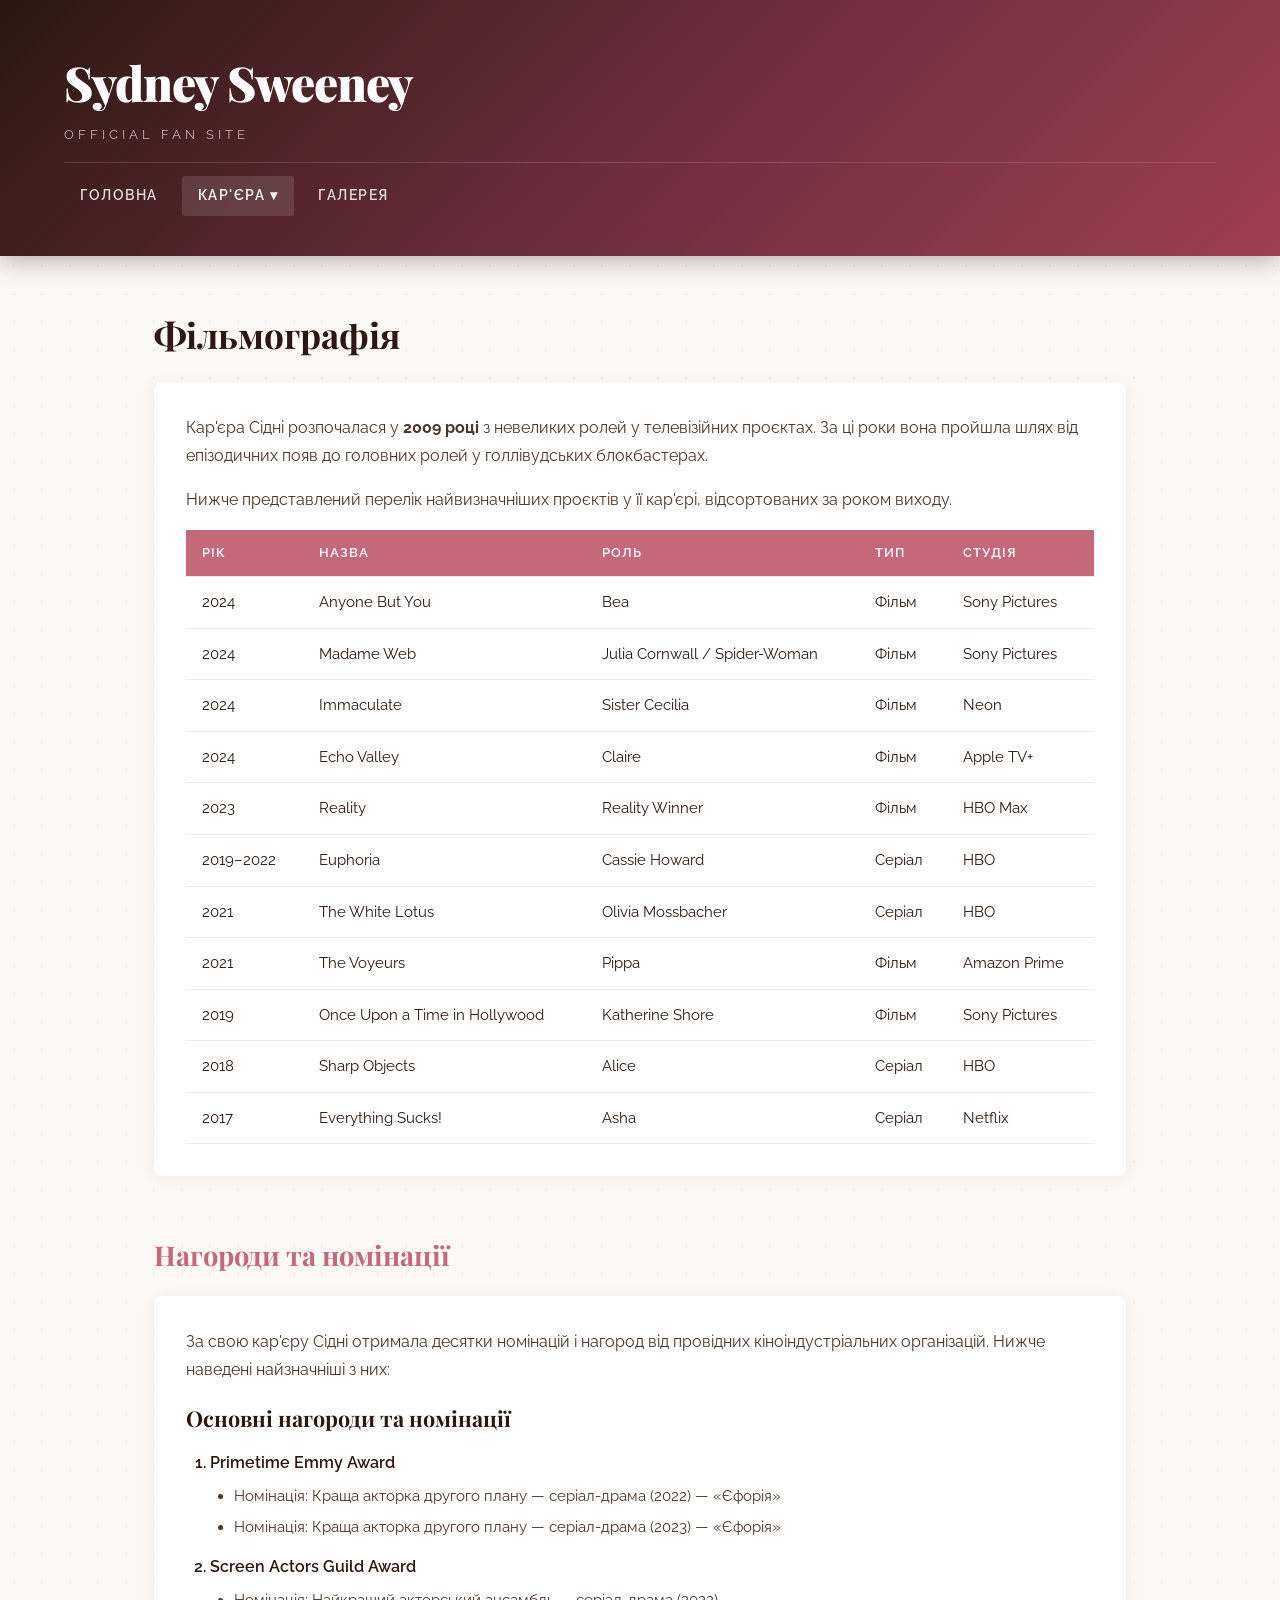
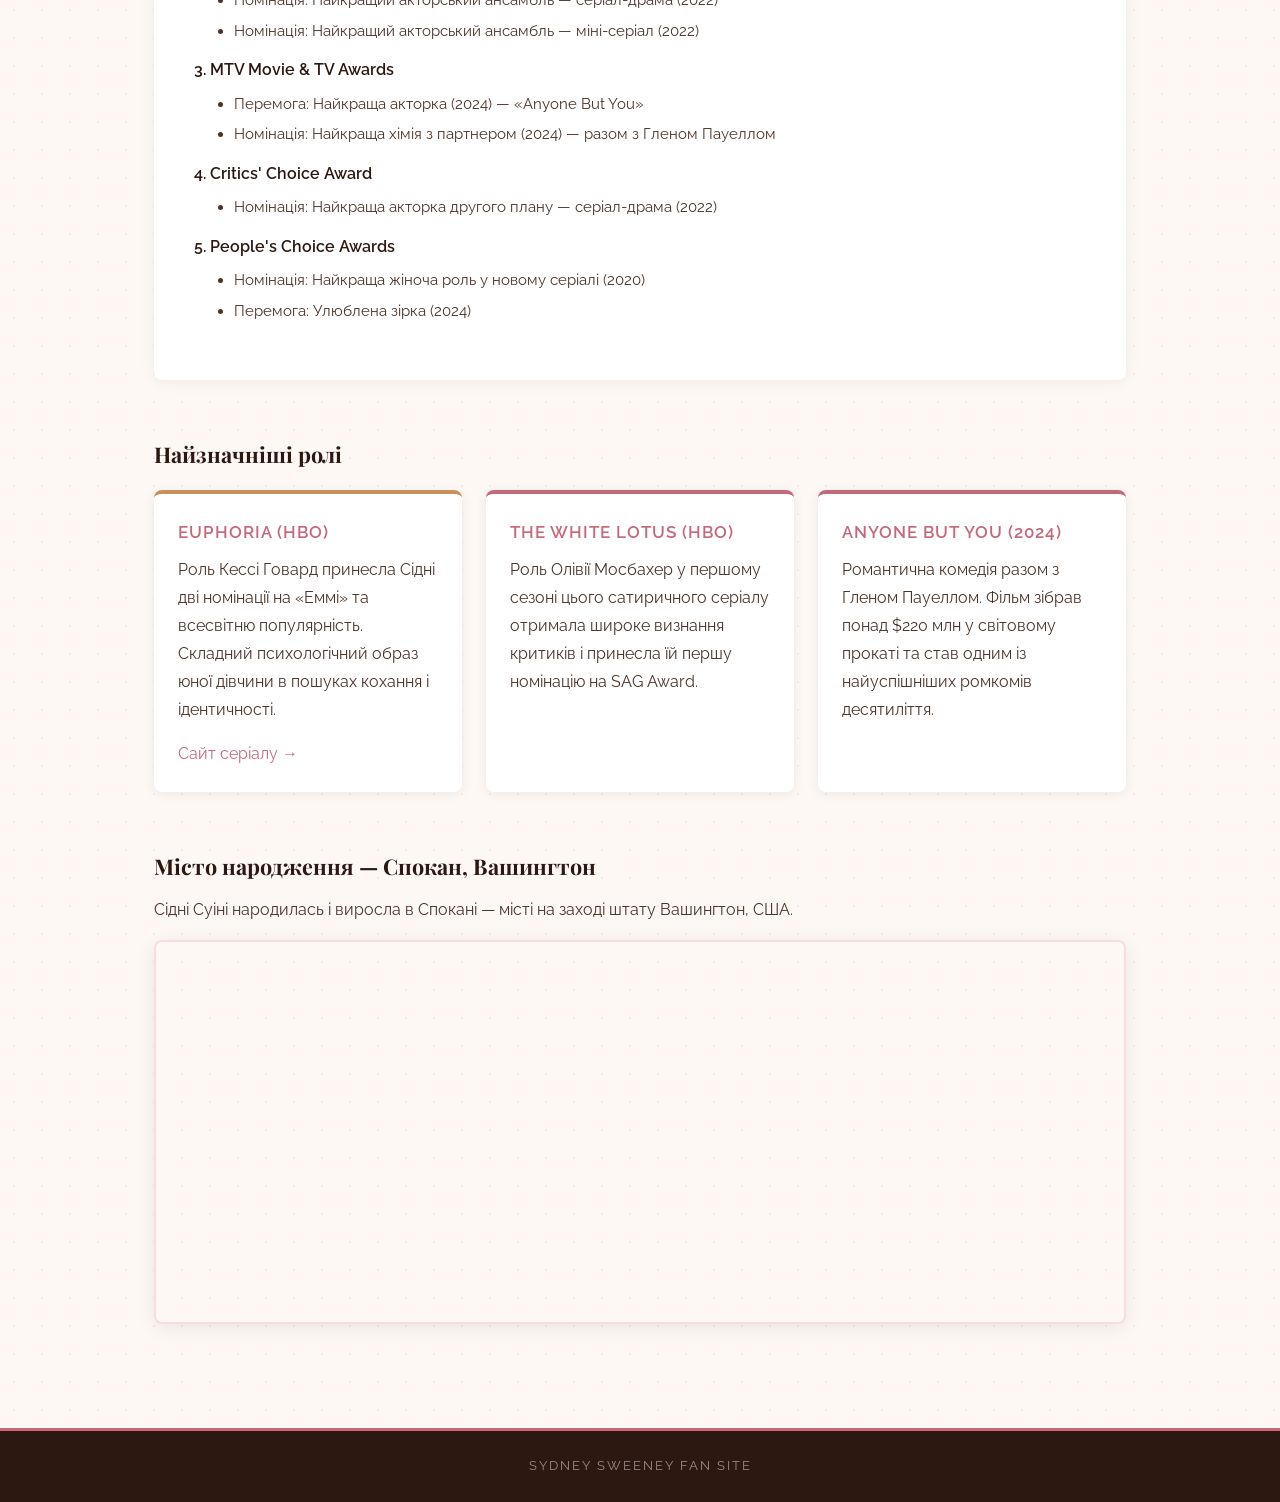
==== career.html @ a664fdd2 "change_head" ====
<!DOCTYPE html>
<html lang="uk">
<head>
    <meta charset="UTF-8">
    <meta name="viewport" content="width=device-width, initial-scale=1.0">
    <title>Кар'єра — Sydney Sweeney Fan Site</title>
    <link rel="stylesheet" href="style.css">
</head>
<body>

<header>
    <div class="header-inner">
        <h1>Sydney Sweeney</h1>
        <p class="header-subtitle">Official Fan Site</p>
    </div>
    <nav>
        <ul class="nav-list">
            <li><a href="index.html">Головна</a></li>
            <li class="dropdown">
                <a href="career.html" class="active">Кар'єра ▾</a>
                <ul class="dropdown-menu">
                    <li><a href="#filmography">Фільмографія</a></li>
                    <li><a href="#awards">Нагороди</a></li>
                    <li><a href="#roles">Найзначніші ролі</a></li>
                </ul>
            </li>
            <li><a href="gallery.html">Галерея</a></li>
        </ul>
    </nav>
</header>

<main>

    <section id="filmography">
        <h2>Фільмографія</h2>
        <article>
            <p>Кар'єра Сідні розпочалася у <strong>2009 році</strong> з невеликих ролей у телевізійних проєктах. За ці роки вона пройшла шлях від епізодичних появ до головних ролей у голлівудських блокбастерах.</p>
            <p>Нижче представлений перелік найвизначніших проєктів у її кар'єрі, відсортованих за роком виходу.</p>
            <table class="filmography-table">
                <thead>
                    <tr>
                        <th>Рік</th>
                        <th>Назва</th>
                        <th>Роль</th>
                        <th>Тип</th>
                        <th>Студія</th>
                    </tr>
                </thead>
                <tbody>
                    <tr><td>2024</td><td>Anyone But You</td><td>Bea</td><td>Фільм</td><td>Sony Pictures</td></tr>
                    <tr><td>2024</td><td>Madame Web</td><td>Julia Cornwall / Spider-Woman</td><td>Фільм</td><td>Sony Pictures</td></tr>
                    <tr><td>2024</td><td>Immaculate</td><td>Sister Cecilia</td><td>Фільм</td><td>Neon</td></tr>
                    <tr><td>2024</td><td>Echo Valley</td><td>Claire</td><td>Фільм</td><td>Apple TV+</td></tr>
                    <tr><td>2023</td><td>Reality</td><td>Reality Winner</td><td>Фільм</td><td>HBO Max</td></tr>
                    <tr><td>2019–2022</td><td>Euphoria</td><td>Cassie Howard</td><td>Серіал</td><td>HBO</td></tr>
                    <tr><td>2021</td><td>The White Lotus</td><td>Olivia Mossbacher</td><td>Серіал</td><td>HBO</td></tr>
                    <tr><td>2021</td><td>The Voyeurs</td><td>Pippa</td><td>Фільм</td><td>Amazon Prime</td></tr>
                    <tr><td>2019</td><td>Once Upon a Time in Hollywood</td><td>Katherine Shore</td><td>Фільм</td><td>Sony Pictures</td></tr>
                    <tr><td>2018</td><td>Sharp Objects</td><td>Alice</td><td>Серіал</td><td>HBO</td></tr>
                    <tr><td>2017</td><td>Everything Sucks!</td><td>Asha</td><td>Серіал</td><td>Netflix</td></tr>
                </tbody>
            </table>
        </article>
    </section>

    <section id="awards">
        <h3>Нагороди та номінації</h3>
        <article>
            <p>За свою кар'єру Сідні отримала десятки номінацій і нагород від провідних кіноіндустріальних організацій. Нижче наведені найзначніші з них:</p>
            <h4>Основні нагороди та номінації</h4>
            <ol class="awards-list">
                <li>
                    Primetime Emmy Award
                    <ul>
                        <li>Номінація: Краща акторка другого плану — серіал-драма (2022) — «Єфорія»</li>
                        <li>Номінація: Краща акторка другого плану — серіал-драма (2023) — «Єфорія»</li>
                    </ul>
                </li>
                <li>
                    Screen Actors Guild Award
                    <ul>
                        <li>Номінація: Найкращий акторський ансамбль — серіал-драма (2022)</li>
                        <li>Номінація: Найкращий акторський ансамбль — міні-серіал (2022)</li>
                    </ul>
                </li>
                <li>
                    MTV Movie &amp; TV Awards
                    <ul>
                        <li>Перемога: Найкраща акторка (2024) — «Anyone But You»</li>
                        <li>Номінація: Найкраща хімія з партнером (2024) — разом з Гленом Пауеллом</li>
                    </ul>
                </li>
                <li>
                    Critics' Choice Award
                    <ul>
                        <li>Номінація: Найкраща акторка другого плану — серіал-драма (2022)</li>
                    </ul>
                </li>
                <li>
                    People's Choice Awards
                    <ul>
                        <li>Номінація: Найкраща жіноча роль у новому серіалі (2020)</li>
                        <li>Перемога: Улюблена зірка (2024)</li>
                    </ul>
                </li>
            </ol>
        </article>
    </section>

    <section id="roles">
        <h4>Найзначніші ролі</h4>
        <div class="roles-grid">
            <div class="role-card" id="euphoria-card">
                <h5>Euphoria (HBO)</h5>
                <p>Роль Кессі Говард принесла Сідні дві номінації на «Еммі» та всесвітню популярність. Складний психологічний образ юної дівчини в пошуках кохання і ідентичності.</p>
                <a href="https://www.hbo.com/euphoria" target="_blank">Сайт серіалу →</a>
            </div>
            <div class="role-card">
                <h5>The White Lotus (HBO)</h5>
                <p>Роль Олівії Мосбахер у першому сезоні цього сатиричного серіалу отримала широке визнання критиків і принесла їй першу номінацію на SAG Award.</p>
            </div>
            <div class="role-card">
                <h5>Anyone But You (2024)</h5>
                <p>Романтична комедія разом з Гленом Пауеллом. Фільм зібрав понад $220 млн у світовому прокаті та став одним із найуспішніших ромкомів десятиліття.</p>
            </div>
        </div>
    </section>

    <section id="birthplace">
        <h4>Місто народження — Спокан, Вашингтон</h4>
        <p>Сідні Суіні народилась і виросла в Спокані — місті на заході штату Вашингтон, США.</p>
        <div class="iframe-wrap">
            <iframe
                src="https://www.google.com/maps/embed?pb=!1m18!1m12!1m3!1d164707.87529869272!2d-117.55391000000001!3d47.65587!2m3!1f0!2f0!3f0!3m2!1i1024!2i768!4f13.1!3m3!1m2!1s0x549e185d04f35c47%3A0xf18c34c4c6d5ec94!2sSpokane%2C%20WA%2C%20USA!5e0!3m2!1suk!2sua!4v1712000000000!5m2!1suk!2sua"
                height="380"
                loading="lazy"
                allowfullscreen
                title="Спокан — місто народження Sydney Sweeney">
            </iframe>
        </div>
    </section>

</main>

<footer>
    <p>Sydney Sweeney Fan Site</p>
</footer>

</body>
</html>
---- style.css ----
@import url('https://fonts.googleapis.com/css2?family=Playfair+Display:ital,wght@0,400;0,700;0,900;1,400&family=Raleway:wght@300;400;500;600&display=swap');

:root {
    --rose: #c4687a;
    --deep-rose: #9e3f52;
    --cream: #fdf8f3;
    --warm-dark: #2c1810;
    --gold: #c8905a;
    --light-rose: #f5dde2;
    --muted: #8a7060;
}

* {
    margin: 0;
    padding: 0;
    box-sizing: border-box;
}

body {
    font-family: 'Raleway', sans-serif;
    font-size: 16px;
    color: var(--warm-dark);
    background-color: var(--cream);
    background-image: radial-gradient(circle, rgba(196, 104, 122, 0.10) 1px, transparent 1px);
    background-size: 28px 28px;
    line-height: 1.75;
}

a {
    color: var(--rose);
    text-decoration: none;
    transition: color .2s;
    cursor: pointer;
}

a:hover {
    color: var(--deep-rose);
    text-decoration: underline;
}

h1 {
    font-family: 'Playfair Display', serif;
    font-size: 3rem;
    font-weight: 900;
    letter-spacing: -1px;
    color: #fff;
}

h2 {
    font-family: 'Playfair Display', serif;
    font-size: 2.2rem;
    font-weight: 700;
    color: var(--warm-dark);
    margin-bottom: 1rem;
}

h3 {
    font-family: 'Playfair Display', serif;
    font-size: 1.7rem;
    font-weight: 700;
    color: var(--rose);
    margin-bottom: .9rem;
}

h4 {
    font-family: 'Playfair Display', serif;
    font-size: 1.35rem;
    font-weight: 700;
    color: var(--warm-dark);
    margin-bottom: .7rem;
}

h5 {
    font-family: 'Raleway', sans-serif;
    font-size: 1.05rem;
    font-weight: 600;
    color: var(--rose);
    margin-bottom: .5rem;
    text-transform: uppercase;
    letter-spacing: 1px;
}

h6 {
    font-family: 'Raleway', sans-serif;
    font-size: .85rem;
    font-weight: 600;
    color: var(--muted);
    text-transform: uppercase;
    letter-spacing: 2px;
    margin-bottom: .5rem;
}

p {
    margin-bottom: 1rem;
    color: #4a3428;
}

img {
    max-width: 100%;
    display: block;
}

section {
    margin-bottom: 3.5rem;
}

article {
    background: #fff;
    border-radius: 8px;
    padding: 2rem;
    box-shadow: 0 2px 16px rgba(0, 0, 0, .06);
    margin-top: 1rem;
}

header {
    background: linear-gradient(135deg, #2c1810 0%, #6b2d3a 50%, #9e3f52 100%);
    color: #fff;
    padding: 2.5rem 5%;
    position: sticky;
    top: 0;
    z-index: 100;
    box-shadow: 0 4px 24px rgba(44, 24, 16, .35);
}

.header-inner {
    margin-bottom: 1rem;
}

.header-subtitle {
    font-size: .8rem;
    letter-spacing: 4px;
    text-transform: uppercase;
    color: rgba(255, 255, 255, .65);
    margin: 0;
}

nav {
    border-top: 1px solid rgba(255, 255, 255, .15);
    padding-top: .8rem;
}

.nav-list {
    list-style: none;
    display: flex;
    gap: .5rem;
    flex-wrap: wrap;
    align-items: center;
}

.nav-list > li {
    position: relative;
}

.nav-list > li > a {
    color: rgba(255, 255, 255, .85);
    font-size: .85rem;
    font-weight: 600;
    letter-spacing: 1.5px;
    text-transform: uppercase;
    padding: .5rem 1rem;
    border-radius: 3px;
    transition: background .2s, color .2s;
    display: block;
    text-decoration: none;
    cursor: pointer;
}

.nav-list > li > a:hover,
.nav-list > li > a.active {
    background: rgba(255, 255, 255, .12);
    color: #fff;
}

.dropdown-menu {
    display: none;
    position: absolute;
    top: 100%;
    left: 0;
    background: var(--warm-dark);
    border: 1px solid rgba(255, 255, 255, .1);
    border-radius: 4px;
    list-style: none;
    min-width: 200px;
    padding: .4rem 0;
    box-shadow: 0 8px 24px rgba(0, 0, 0, .4);
    z-index: 200;
}

.dropdown:hover .dropdown-menu {
    display: block;
}

.dropdown-menu li a {
    display: block;
    padding: .5rem 1rem;
    color: rgba(255, 255, 255, .8);
    font-size: .82rem;
    text-decoration: none;
    transition: background .15s;
    cursor: pointer;
}

.dropdown-menu li a:hover {
    background: rgba(255, 255, 255, .08);
    color: #fff;
}

main {
    max-width: 1100px;
    margin: 0 auto;
    padding: 3rem 5%;
}

.hero-content {
    display: flex;
    gap: 3rem;
    align-items: flex-start;
    margin-bottom: 4rem;
}

.hero-img {
    width: 340px;
    height: 460px;
    flex-shrink: 0;
    border-radius: 8px;
    box-shadow: 8px 8px 0 var(--rose);
    object-fit: cover;
    object-position: center top;
    background: var(--light-rose);
    border: 4px solid var(--cream);
    outline: 2px solid var(--rose);
    cursor: default;
}

.hero-text {
    flex: 1;
    padding-top: 1rem;
}

.btn {
    display: inline-block;
    margin-top: 1rem;
    padding: .75rem 2rem;
    background: var(--rose);
    color: #fff;
    border-radius: 3px;
    font-weight: 600;
    font-size: .85rem;
    letter-spacing: 1px;
    text-transform: uppercase;
    transition: background .2s, transform .15s;
    border: none;
    cursor: pointer;
    font-family: 'Raleway', sans-serif;
}

.btn:hover {
    background: var(--deep-rose);
    transform: translateY(-2px);
    color: #fff;
    text-decoration: none;
}

.tag {
    display: inline-block;
    padding: .25rem .75rem;
    background: var(--light-rose);
    color: var(--deep-rose);
    border-radius: 20px;
    font-size: .78rem;
    font-weight: 600;
    margin: .2rem;
    cursor: default;
    border: 1px solid rgba(196, 104, 122, .3);
}

.facts-section {
    margin-bottom: 4rem;
    background: #fff;
    border-radius: 8px;
    padding: 2rem;
    border-left: 5px solid var(--rose);
    box-shadow: 0 2px 20px rgba(196, 104, 122, .1);
}

.info-table, .filmography-table {
    width: 100%;
    border-collapse: collapse;
    font-size: .95rem;
}

.info-table th, .info-table td,
.filmography-table th, .filmography-table td {
    padding: .75rem 1rem;
    text-align: left;
    border-bottom: 1px solid #f0e8e2;
}

.info-table th, .filmography-table th {
    background: var(--rose);
    color: #fff;
    font-weight: 600;
    text-transform: uppercase;
    font-size: .8rem;
    letter-spacing: 1px;
}

.info-table tr:hover td,
.filmography-table tr:hover td {
    background: #fdf0f2;
    cursor: default;
}

.info-table td:first-child {
    font-weight: 600;
    color: var(--muted);
    font-size: .85rem;
    text-transform: uppercase;
    letter-spacing: .5px;
}

.interests-section {
    display: flex;
    gap: 2.5rem;
    margin-bottom: 4rem;
    align-items: flex-start;
}

.sidebar {
    background: var(--light-rose);
    border-radius: 8px;
    padding: 1.5rem;
    min-width: 220px;
    flex-shrink: 0;
    border: 1px solid rgba(196, 104, 122, .25);
}

.interests-content {
    flex: 1;
}

.styled-list {
    list-style: none;
    padding: 0;
}

.styled-list li {
    padding: .5rem 0 .5rem 1.5rem;
    position: relative;
    border-bottom: 1px dashed #e8d5c4;
    color: #4a3428;
    cursor: default;
}

.styled-list li::before {
    content: '\2666';
    position: absolute;
    left: 0;
    color: var(--rose);
    font-size: .7rem;
    top: .55rem;
}

.quote-block {
    border-left: 4px solid var(--gold);
    padding: 1rem 1.5rem;
    background: #fff8f0;
    border-radius: 0 6px 6px 0;
    margin: 1.5rem 0;
    font-style: italic;
    font-family: 'Playfair Display', serif;
    font-size: 1.05rem;
    color: var(--warm-dark);
}

.bg-banner {
    background-attachment: fixed;
    background-size: cover;
    background-position: center top;
    border-radius: 12px;
    overflow: hidden;
    margin-bottom: 4rem;
    position: relative;
    min-height: 300px;
    display: flex;
    align-items: center;
    justify-content: center;
}

.bg-banner-overlay {
    background: rgba(28, 10, 5, 0.72);
    width: 100%;
    min-height: 300px;
    display: flex;
    flex-direction: column;
    align-items: center;
    justify-content: center;
    padding: 3rem 2rem;
    text-align: center;
}

.bg-banner-overlay blockquote {
    font-family: 'Playfair Display', serif;
    font-size: 1.6rem;
    font-style: italic;
    color: #fff;
    max-width: 700px;
    line-height: 1.6;
    margin-bottom: 1rem;
}

.bg-banner-overlay cite {
    color: var(--light-rose);
    font-size: .9rem;
    letter-spacing: 2px;
    text-transform: uppercase;
}

.video-section {
    margin-bottom: 4rem;
}

.video-wrap {
    background: #0e0509;
    border-radius: 12px;
    overflow: hidden;
    position: relative;
    box-shadow: 0 12px 48px rgba(44, 24, 16, .4);
}

.video-wrap video {
    width: 100%;
    display: block;
    max-height: 560px;
    background: #0e0509;
}

.video-wrap audio {
    width: 100%;
    display: block;
    background: #1a0a0e;
    padding: .5rem;
}

.video-label {
    background: linear-gradient(135deg, #2c1810, #6b2d3a);
    color: rgba(255, 255, 255, .7);
    font-size: .75rem;
    letter-spacing: 2px;
    text-transform: uppercase;
    padding: .6rem 1.2rem;
    display: flex;
    align-items: center;
    gap: .5rem;
}

.video-label span {
    color: var(--rose);
    font-size: 1rem;
}

.form-grid {
    display: grid;
    grid-template-columns: 1fr 1fr;
    gap: 1.25rem;
}

.form-group {
    display: flex;
    flex-direction: column;
    gap: .4rem;
}

.form-group.full {
    grid-column: span 2;
}

.form-group label {
    font-size: .82rem;
    font-weight: 600;
    color: var(--muted);
    text-transform: uppercase;
    letter-spacing: .5px;
    cursor: default;
}

.form-group input,
.form-group textarea {
    padding: .7rem 1rem;
    border: 1.5px solid #e8d5c4;
    border-radius: 6px;
    font-family: 'Raleway', sans-serif;
    font-size: .95rem;
    color: var(--warm-dark);
    background: #fffaf8;
    transition: border-color .2s, box-shadow .2s;
    cursor: text;
}

.form-group input:focus,
.form-group textarea:focus {
    outline: none;
    border-color: var(--rose);
    box-shadow: 0 0 0 3px rgba(196, 104, 122, .12);
}

.form-group input:invalid:not(:placeholder-shown) {
    border-color: #e07070;
}

.form-group input:valid:not(:placeholder-shown) {
    border-color: #7ab87a;
}

.form-group textarea {
    resize: vertical;
    min-height: 120px;
}

.awards-list {
    padding-left: 1.5rem;
    margin-bottom: 1.5rem;
}

.awards-list > li {
    margin-bottom: .75rem;
    font-weight: 600;
    color: var(--warm-dark);
    cursor: default;
}

.awards-list ul {
    list-style: disc;
    padding-left: 1.5rem;
    margin-top: .4rem;
}

.awards-list ul li {
    font-weight: 400;
    color: #4a3428;
    font-size: .95rem;
    margin-bottom: .25rem;
    cursor: default;
}

.roles-grid {
    display: flex;
    gap: 1.5rem;
    flex-wrap: wrap;
    margin-top: 1rem;
}

.role-card {
    flex: 1;
    min-width: 220px;
    background: #fff;
    border-radius: 8px;
    padding: 1.5rem;
    border-top: 4px solid var(--rose);
    box-shadow: 0 2px 12px rgba(0, 0, 0, .07);
    transition: transform .2s, box-shadow .2s;
    cursor: default;
}

.role-card:hover {
    transform: translateY(-4px);
    box-shadow: 0 8px 24px rgba(196, 104, 122, .18);
}

#euphoria-card {
    border-top-color: var(--gold);
}

.iframe-wrap {
    border-radius: 8px;
    overflow: hidden;
    border: 2px solid var(--light-rose);
    box-shadow: 0 4px 20px rgba(0, 0, 0, .08);
    margin-top: 1rem;
}

.iframe-wrap iframe {
    display: block;
    width: 100%;
    border: none;
}

.gallery-intro {
    margin-bottom: 2rem;
}

.gallery-section {
    margin-bottom: 3.5rem;
}

.gallery-section-title {
    font-family: 'Playfair Display', serif;
    font-size: 1.5rem;
    font-weight: 700;
    color: var(--warm-dark);
    margin-bottom: 1rem;
    padding-bottom: .5rem;
    border-bottom: 2px solid var(--light-rose);
    display: flex;
    align-items: center;
    gap: .75rem;
}

.gallery-section-title::before {
    content: '';
    display: block;
    width: 4px;
    height: 1.5rem;
    background: var(--rose);
    border-radius: 2px;
    flex-shrink: 0;
}

.gallery-grid {
    display: grid;
    grid-template-columns: repeat(3, 1fr);
    gap: 10px;
}

.gallery-item {
    position: relative;
    overflow: hidden;
    border-radius: 8px;
    background: var(--light-rose);
    cursor: zoom-in;
    height: 300px;
}

.gallery-item.featured {
    grid-column: span 2;
    height: 400px;
}

.gallery-item.wide {
    grid-column: span 3;
    height: 280px;
}

.gallery-item img {
    width: 100%;
    height: 100%;
    object-fit: cover;
    object-position: center top;
    display: block;
    transition: transform .35s ease;
}

.gallery-item:hover img {
    transform: scale(1.05);
}

.gallery-item .caption {
    position: absolute;
    bottom: 0;
    left: 0;
    right: 0;
    padding: 1.5rem 1rem .8rem;
    background: linear-gradient(transparent, rgba(28, 10, 5, .88));
    color: #fff;
    font-size: .8rem;
    font-weight: 500;
    letter-spacing: .5px;
    transform: translateY(100%);
    transition: transform .3s ease;
}

.gallery-item:hover .caption {
    transform: translateY(0);
}

.gallery-item::after {
    content: '\1F50D';
    position: absolute;
    top: 10px;
    right: 12px;
    font-size: 1.1rem;
    opacity: 0;
    transition: opacity .2s;
    pointer-events: none;
    filter: drop-shadow(0 1px 3px rgba(0, 0, 0, .8));
}

.gallery-item:hover::after {
    opacity: 1;
}

#lightbox {
    display: none;
    position: fixed;
    inset: 0;
    background: rgba(8, 3, 1, .97);
    z-index: 9999;
    align-items: center;
    justify-content: center;
    flex-direction: column;
    gap: 1rem;
    cursor: zoom-out;
}

#lightbox.active {
    display: flex;
}

#lightbox img {
    max-width: 90vw;
    max-height: 85vh;
    object-fit: contain;
    border-radius: 4px;
    box-shadow: 0 0 60px rgba(196, 104, 122, .2);
}

.lb-caption {
    color: rgba(255, 255, 255, .6);
    font-family: 'Raleway', sans-serif;
    font-size: .8rem;
    letter-spacing: 2px;
    text-transform: uppercase;
}

.lb-close {
    position: absolute;
    top: 1.25rem;
    right: 1.75rem;
    background: none;
    border: none;
    color: rgba(255, 255, 255, .55);
    font-size: 2.5rem;
    cursor: pointer;
    line-height: 1;
    transition: color .2s;
    padding: .25rem .5rem;
}

.lb-close:hover {
    color: #fff;
}

.lb-hint {
    position: absolute;
    bottom: 1.25rem;
    color: rgba(255, 255, 255, .25);
    font-size: .72rem;
    letter-spacing: 1px;
}

footer {
    background: var(--warm-dark);
    color: rgba(255, 255, 255, .5);
    text-align: center;
    padding: 1.5rem 5%;
    font-size: .8rem;
    letter-spacing: 2px;
    text-transform: uppercase;
    border-top: 3px solid var(--rose);
}

footer p {
    color: rgba(255, 255, 255, .5);
    margin: 0;
}
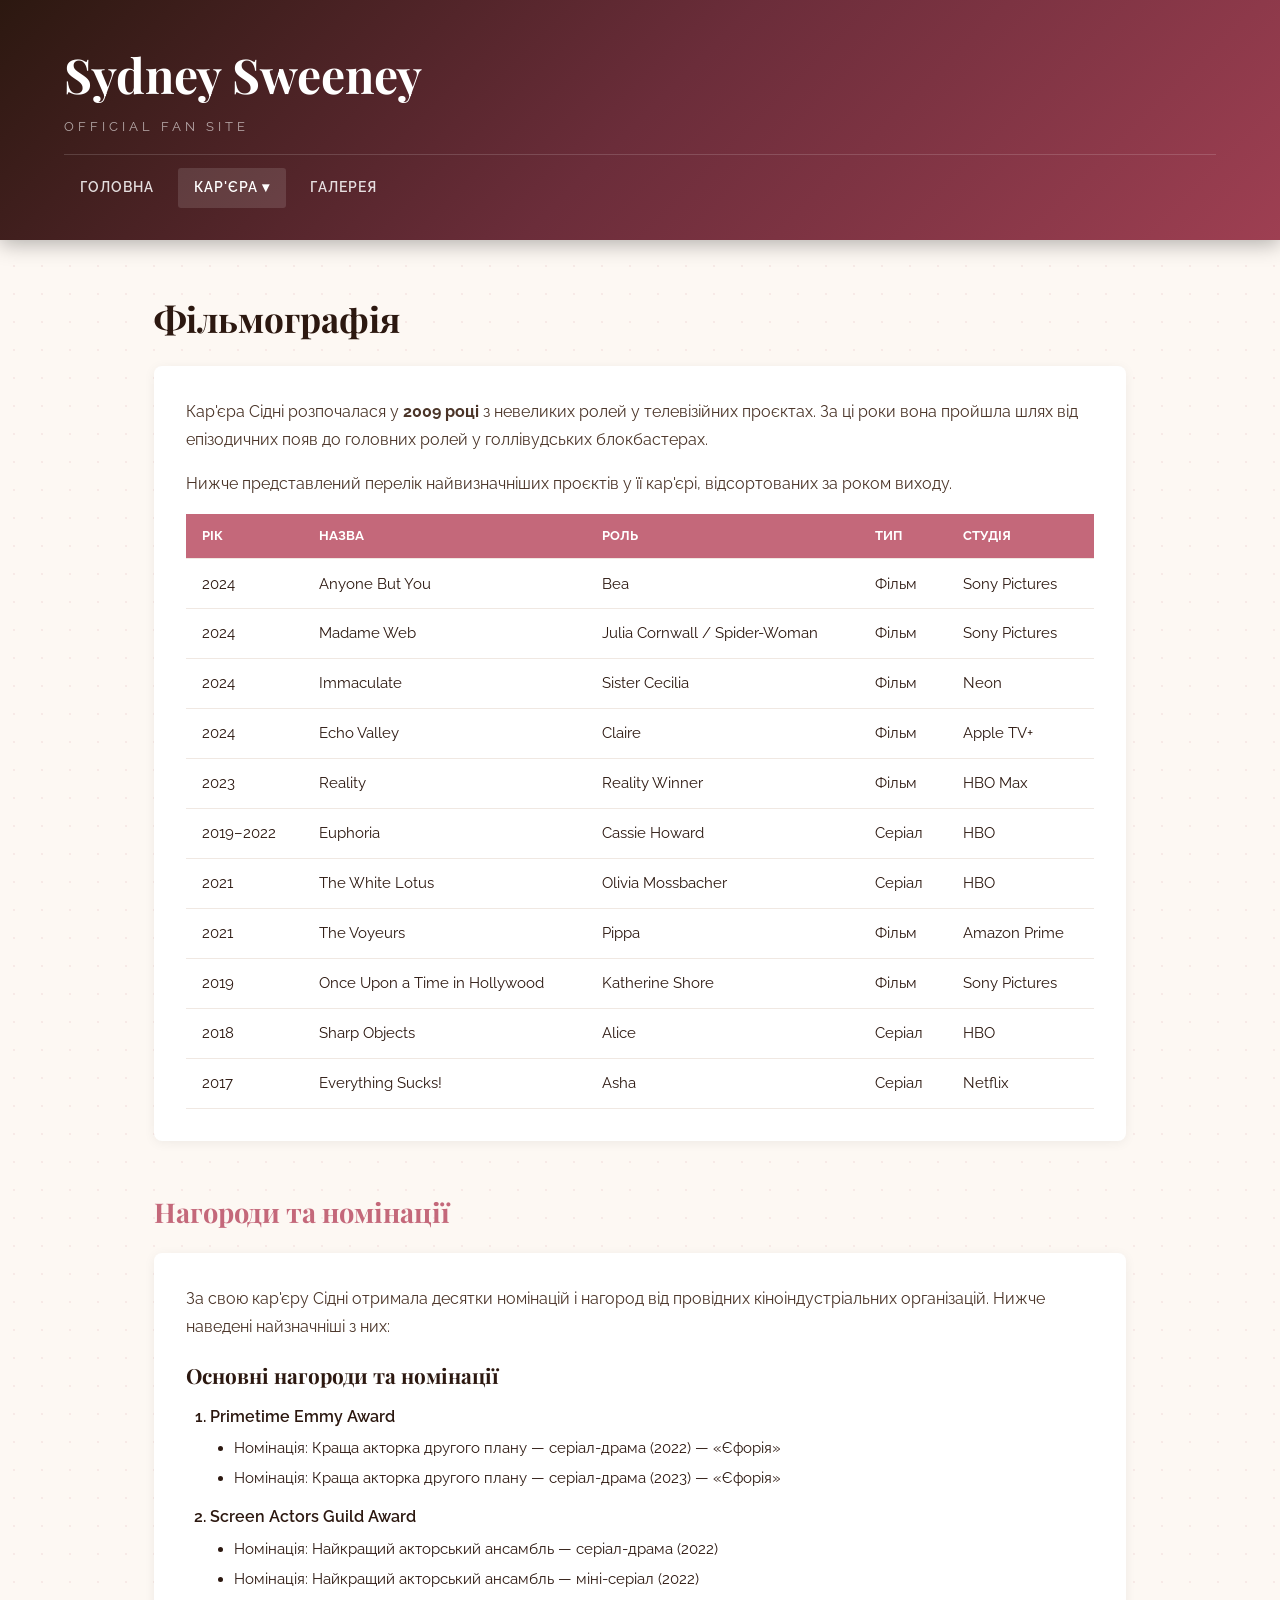
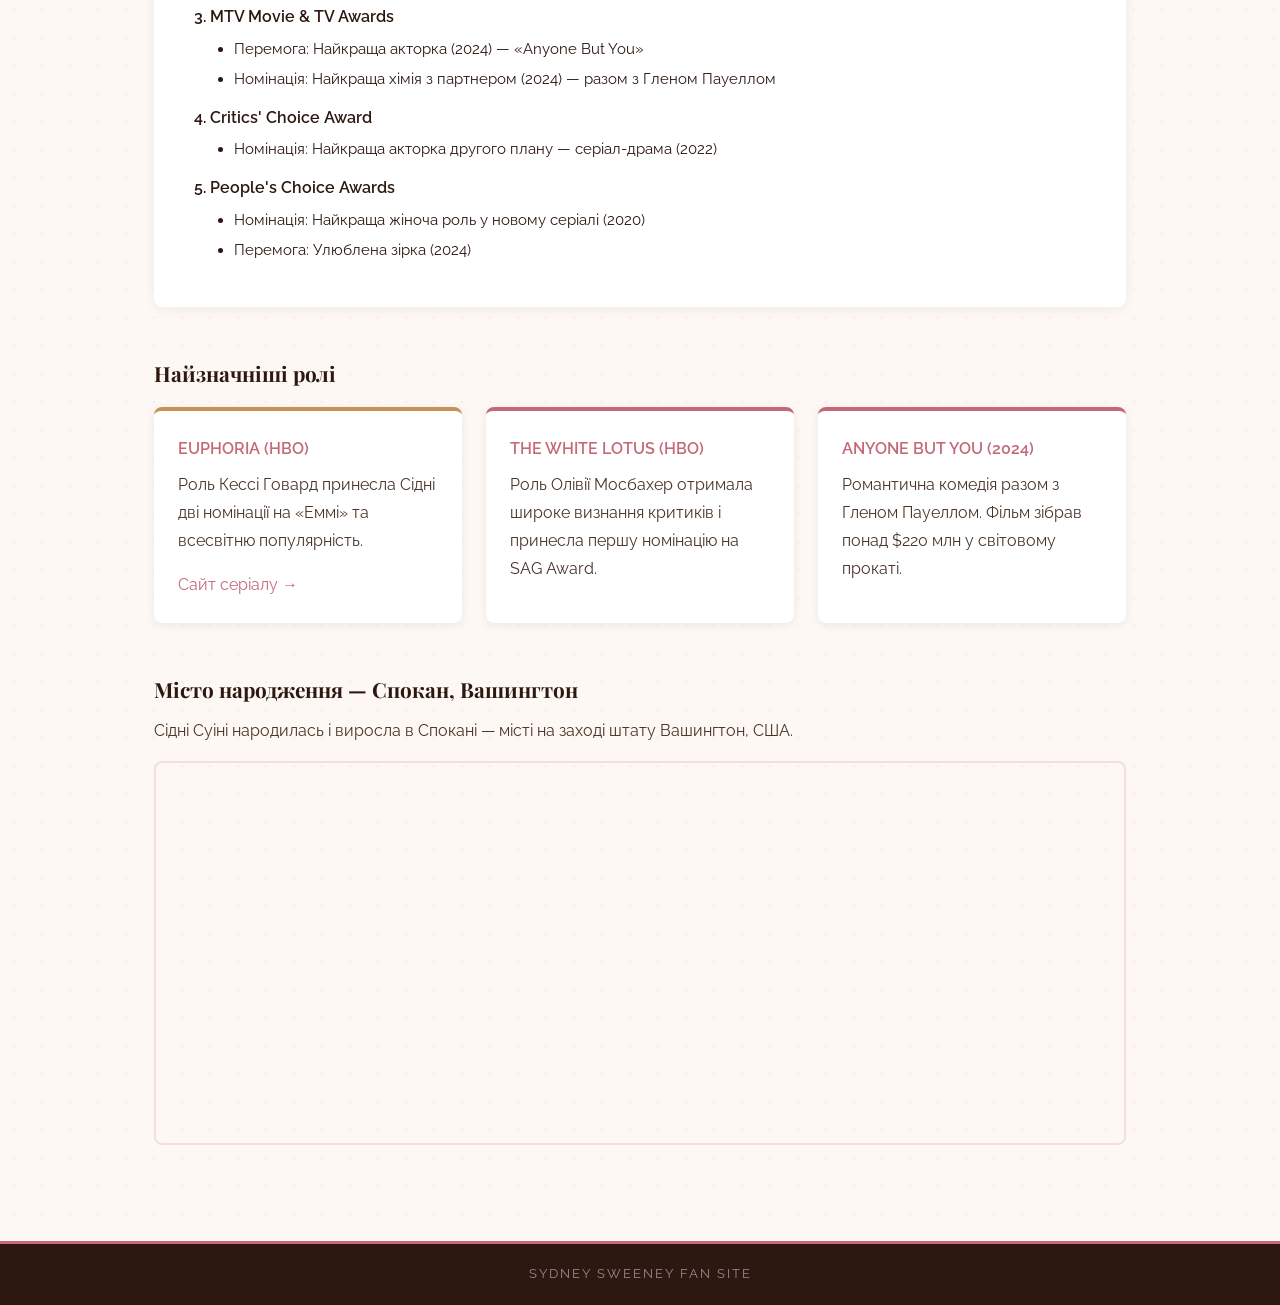
==== commit 370b5316: "init" ====
--- a/career.html
+++ b/career.html
@@ -9,7 +9,7 @@
 <body>
 
 <header>
-    <div class="header-inner">
+    <div>
         <h1>Sydney Sweeney</h1>
         <p class="header-subtitle">Official Fan Site</p>
     </div>
@@ -112,16 +112,16 @@
         <div class="roles-grid">
             <div class="role-card" id="euphoria-card">
                 <h5>Euphoria (HBO)</h5>
-                <p>Роль Кессі Говард принесла Сідні дві номінації на «Еммі» та всесвітню популярність. Складний психологічний образ юної дівчини в пошуках кохання і ідентичності.</p>
+                <p>Роль Кессі Говард принесла Сідні дві номінації на «Еммі» та всесвітню популярність.</p>
                 <a href="https://www.hbo.com/euphoria" target="_blank">Сайт серіалу →</a>
             </div>
             <div class="role-card">
                 <h5>The White Lotus (HBO)</h5>
-                <p>Роль Олівії Мосбахер у першому сезоні цього сатиричного серіалу отримала широке визнання критиків і принесла їй першу номінацію на SAG Award.</p>
+                <p>Роль Олівії Мосбахер отримала широке визнання критиків і принесла першу номінацію на SAG Award.</p>
             </div>
             <div class="role-card">
                 <h5>Anyone But You (2024)</h5>
-                <p>Романтична комедія разом з Гленом Пауеллом. Фільм зібрав понад $220 млн у світовому прокаті та став одним із найуспішніших ромкомів десятиліття.</p>
+                <p>Романтична комедія разом з Гленом Пауеллом. Фільм зібрав понад $220 млн у світовому прокаті.</p>
             </div>
         </div>
     </section>
--- a/style.css
+++ b/style.css
@@ -1,12 +1,11 @@
-@import url('https://fonts.googleapis.com/css2?family=Playfair+Display:ital,wght@0,400;0,700;0,900;1,400&family=Raleway:wght@300;400;500;600&display=swap');
+@import url('https://fonts.googleapis.com/css2?family=Playfair+Display:wght@700;900&family=Raleway:wght@400;600&display=swap');
 
 :root {
     --rose: #c4687a;
-    --deep-rose: #9e3f52;
+    --dark: #2c1810;
     --cream: #fdf8f3;
-    --warm-dark: #2c1810;
     --gold: #c8905a;
-    --light-rose: #f5dde2;
+    --light: #f5dde2;
     --muted: #8a7060;
 }
 
@@ -19,132 +18,103 @@
 body {
     font-family: 'Raleway', sans-serif;
     font-size: 16px;
-    color: var(--warm-dark);
-    background-color: var(--cream);
-    background-image: radial-gradient(circle, rgba(196, 104, 122, 0.10) 1px, transparent 1px);
+    background: var(--cream);
+    background-image: radial-gradient(circle, rgba(196, 104, 122, 0.1) 1px, transparent 1px);
     background-size: 28px 28px;
+    color: var(--dark);
     line-height: 1.75;
 }
 
 a {
     color: var(--rose);
     text-decoration: none;
-    transition: color .2s;
-    cursor: pointer;
 }
 
 a:hover {
-    color: var(--deep-rose);
     text-decoration: underline;
+}
+
+p {
+    margin-bottom: 1rem;
+    color: #4a3428;
+}
+
+img {
+    max-width: 100%;
+    display: block;
+}
+
+section {
+    margin-bottom: 3rem;
 }
 
 h1 {
     font-family: 'Playfair Display', serif;
     font-size: 3rem;
-    font-weight: 900;
-    letter-spacing: -1px;
     color: #fff;
 }
 
 h2 {
     font-family: 'Playfair Display', serif;
     font-size: 2.2rem;
-    font-weight: 700;
-    color: var(--warm-dark);
     margin-bottom: 1rem;
 }
 
 h3 {
     font-family: 'Playfair Display', serif;
     font-size: 1.7rem;
-    font-weight: 700;
     color: var(--rose);
-    margin-bottom: .9rem;
+    margin-bottom: .8rem;
 }
 
 h4 {
     font-family: 'Playfair Display', serif;
-    font-size: 1.35rem;
-    font-weight: 700;
-    color: var(--warm-dark);
-    margin-bottom: .7rem;
+    font-size: 1.3rem;
+    margin-bottom: .6rem;
 }
 
 h5 {
-    font-family: 'Raleway', sans-serif;
-    font-size: 1.05rem;
+    font-size: 1rem;
     font-weight: 600;
     color: var(--rose);
+    text-transform: uppercase;
     margin-bottom: .5rem;
-    text-transform: uppercase;
-    letter-spacing: 1px;
 }
 
 h6 {
-    font-family: 'Raleway', sans-serif;
     font-size: .85rem;
-    font-weight: 600;
     color: var(--muted);
     text-transform: uppercase;
     letter-spacing: 2px;
-    margin-bottom: .5rem;
-}
-
-p {
-    margin-bottom: 1rem;
-    color: #4a3428;
-}
-
-img {
-    max-width: 100%;
-    display: block;
-}
-
-section {
-    margin-bottom: 3.5rem;
-}
-
-article {
-    background: #fff;
-    border-radius: 8px;
-    padding: 2rem;
-    box-shadow: 0 2px 16px rgba(0, 0, 0, .06);
-    margin-top: 1rem;
+    margin-bottom: .4rem;
 }
 
 header {
-    background: linear-gradient(135deg, #2c1810 0%, #6b2d3a 50%, #9e3f52 100%);
-    color: #fff;
-    padding: 2.5rem 5%;
+    background: linear-gradient(135deg, #2c1810, #6b2d3a, #9e3f52);
+    padding: 2rem 5%;
     position: sticky;
     top: 0;
     z-index: 100;
-    box-shadow: 0 4px 24px rgba(44, 24, 16, .35);
-}
-
-.header-inner {
-    margin-bottom: 1rem;
+    box-shadow: 0 4px 20px rgba(0, 0, 0, .3);
 }
 
 .header-subtitle {
     font-size: .8rem;
     letter-spacing: 4px;
     text-transform: uppercase;
-    color: rgba(255, 255, 255, .65);
-    margin: 0;
+    color: rgba(255, 255, 255, .6);
 }
 
 nav {
     border-top: 1px solid rgba(255, 255, 255, .15);
     padding-top: .8rem;
+    margin-top: .8rem;
 }
 
 .nav-list {
     list-style: none;
     display: flex;
     gap: .5rem;
-    flex-wrap: wrap;
-    align-items: center;
 }
 
 .nav-list > li {
@@ -155,20 +125,18 @@
     color: rgba(255, 255, 255, .85);
     font-size: .85rem;
     font-weight: 600;
-    letter-spacing: 1.5px;
-    text-transform: uppercase;
+    text-transform: uppercase;
+    letter-spacing: 1px;
     padding: .5rem 1rem;
     border-radius: 3px;
-    transition: background .2s, color .2s;
     display: block;
-    text-decoration: none;
-    cursor: pointer;
 }
 
 .nav-list > li > a:hover,
 .nav-list > li > a.active {
     background: rgba(255, 255, 255, .12);
     color: #fff;
+    text-decoration: none;
 }
 
 .dropdown-menu {
@@ -176,12 +144,11 @@
     position: absolute;
     top: 100%;
     left: 0;
-    background: var(--warm-dark);
-    border: 1px solid rgba(255, 255, 255, .1);
+    background: var(--dark);
+    list-style: none;
+    min-width: 190px;
+    padding: .4rem 0;
     border-radius: 4px;
-    list-style: none;
-    min-width: 200px;
-    padding: .4rem 0;
     box-shadow: 0 8px 24px rgba(0, 0, 0, .4);
     z-index: 200;
 }
@@ -194,15 +161,12 @@
     display: block;
     padding: .5rem 1rem;
     color: rgba(255, 255, 255, .8);
-    font-size: .82rem;
-    text-decoration: none;
-    transition: background .15s;
-    cursor: pointer;
+    font-size: .85rem;
 }
 
 .dropdown-menu li a:hover {
     background: rgba(255, 255, 255, .08);
-    color: #fff;
+    text-decoration: none;
 }
 
 main {
@@ -215,72 +179,72 @@
     display: flex;
     gap: 3rem;
     align-items: flex-start;
-    margin-bottom: 4rem;
+    margin-bottom: 3rem;
 }
 
 .hero-img {
-    width: 340px;
-    height: 460px;
+    width: 320px;
+    height: 440px;
     flex-shrink: 0;
     border-radius: 8px;
-    box-shadow: 8px 8px 0 var(--rose);
     object-fit: cover;
-    object-position: center top;
-    background: var(--light-rose);
+    object-position: top;
     border: 4px solid var(--cream);
     outline: 2px solid var(--rose);
-    cursor: default;
 }
 
 .hero-text {
     flex: 1;
-    padding-top: 1rem;
+    padding-top: .5rem;
 }
 
 .btn {
     display: inline-block;
     margin-top: 1rem;
-    padding: .75rem 2rem;
+    padding: .7rem 1.8rem;
     background: var(--rose);
     color: #fff;
     border-radius: 3px;
+    font-size: .85rem;
     font-weight: 600;
-    font-size: .85rem;
-    letter-spacing: 1px;
-    text-transform: uppercase;
-    transition: background .2s, transform .15s;
+    text-transform: uppercase;
     border: none;
     cursor: pointer;
     font-family: 'Raleway', sans-serif;
 }
 
 .btn:hover {
-    background: var(--deep-rose);
-    transform: translateY(-2px);
-    color: #fff;
+    background: #9e3f52;
     text-decoration: none;
+    color: #fff;
 }
 
 .tag {
     display: inline-block;
-    padding: .25rem .75rem;
-    background: var(--light-rose);
-    color: var(--deep-rose);
+    padding: .2rem .7rem;
+    background: var(--light);
+    color: #9e3f52;
     border-radius: 20px;
     font-size: .78rem;
     font-weight: 600;
     margin: .2rem;
-    cursor: default;
     border: 1px solid rgba(196, 104, 122, .3);
 }
 
+article {
+    background: #fff;
+    border-radius: 8px;
+    padding: 2rem;
+    box-shadow: 0 2px 12px rgba(0, 0, 0, .06);
+    margin-top: 1rem;
+}
+
 .facts-section {
-    margin-bottom: 4rem;
     background: #fff;
     border-radius: 8px;
     padding: 2rem;
     border-left: 5px solid var(--rose);
-    box-shadow: 0 2px 20px rgba(196, 104, 122, .1);
+    margin-bottom: 3rem;
 }
 
 .info-table, .filmography-table {
@@ -291,7 +255,7 @@
 
 .info-table th, .info-table td,
 .filmography-table th, .filmography-table td {
-    padding: .75rem 1rem;
+    padding: .7rem 1rem;
     text-align: left;
     border-bottom: 1px solid #f0e8e2;
 }
@@ -299,16 +263,8 @@
 .info-table th, .filmography-table th {
     background: var(--rose);
     color: #fff;
-    font-weight: 600;
-    text-transform: uppercase;
     font-size: .8rem;
-    letter-spacing: 1px;
-}
-
-.info-table tr:hover td,
-.filmography-table tr:hover td {
-    background: #fdf0f2;
-    cursor: default;
+    text-transform: uppercase;
 }
 
 .info-table td:first-child {
@@ -316,23 +272,24 @@
     color: var(--muted);
     font-size: .85rem;
     text-transform: uppercase;
-    letter-spacing: .5px;
+}
+
+.info-table tr:hover td, .filmography-table tr:hover td {
+    background: #fdf0f2;
 }
 
 .interests-section {
     display: flex;
-    gap: 2.5rem;
-    margin-bottom: 4rem;
-    align-items: flex-start;
+    gap: 2rem;
+    margin-bottom: 3rem;
 }
 
 .sidebar {
-    background: var(--light-rose);
+    background: var(--light);
     border-radius: 8px;
     padding: 1.5rem;
-    min-width: 220px;
+    min-width: 210px;
     flex-shrink: 0;
-    border: 1px solid rgba(196, 104, 122, .25);
 }
 
 .interests-content {
@@ -341,105 +298,76 @@
 
 .styled-list {
     list-style: none;
-    padding: 0;
 }
 
 .styled-list li {
-    padding: .5rem 0 .5rem 1.5rem;
+    padding: .4rem 0 .4rem 1.4rem;
     position: relative;
     border-bottom: 1px dashed #e8d5c4;
     color: #4a3428;
-    cursor: default;
 }
 
 .styled-list li::before {
-    content: '\2666';
+    content: '♦';
     position: absolute;
     left: 0;
     color: var(--rose);
     font-size: .7rem;
-    top: .55rem;
+    top: .6rem;
 }
 
 .quote-block {
     border-left: 4px solid var(--gold);
-    padding: 1rem 1.5rem;
+    padding: .8rem 1.2rem;
     background: #fff8f0;
-    border-radius: 0 6px 6px 0;
-    margin: 1.5rem 0;
+    margin: 1.2rem 0;
     font-style: italic;
     font-family: 'Playfair Display', serif;
-    font-size: 1.05rem;
-    color: var(--warm-dark);
 }
 
 .bg-banner {
-    background-attachment: fixed;
     background-size: cover;
     background-position: center top;
-    border-radius: 12px;
+    border-radius: 10px;
     overflow: hidden;
-    margin-bottom: 4rem;
-    position: relative;
-    min-height: 300px;
-    display: flex;
-    align-items: center;
-    justify-content: center;
+    margin-bottom: 3rem;
 }
 
 .bg-banner-overlay {
-    background: rgba(28, 10, 5, 0.72);
-    width: 100%;
-    min-height: 300px;
-    display: flex;
-    flex-direction: column;
-    align-items: center;
-    justify-content: center;
+    background: rgba(28, 10, 5, .72);
     padding: 3rem 2rem;
     text-align: center;
 }
 
 .bg-banner-overlay blockquote {
     font-family: 'Playfair Display', serif;
-    font-size: 1.6rem;
+    font-size: 1.5rem;
     font-style: italic;
     color: #fff;
-    max-width: 700px;
-    line-height: 1.6;
-    margin-bottom: 1rem;
+    max-width: 680px;
+    margin: 0 auto 1rem;
 }
 
 .bg-banner-overlay cite {
-    color: var(--light-rose);
-    font-size: .9rem;
+    color: var(--light);
+    font-size: .85rem;
+    text-transform: uppercase;
     letter-spacing: 2px;
-    text-transform: uppercase;
 }
 
 .video-section {
-    margin-bottom: 4rem;
+    margin-bottom: 3rem;
 }
 
 .video-wrap {
     background: #0e0509;
-    border-radius: 12px;
+    border-radius: 10px;
     overflow: hidden;
-    position: relative;
-    box-shadow: 0 12px 48px rgba(44, 24, 16, .4);
 }
 
 .video-wrap video {
     width: 100%;
     display: block;
-    max-height: 560px;
-    background: #0e0509;
-}
-
-.video-wrap audio {
-    width: 100%;
-    display: block;
-    background: #1a0a0e;
-    padding: .5rem;
 }
 
 .video-label {
@@ -448,21 +376,13 @@
     font-size: .75rem;
     letter-spacing: 2px;
     text-transform: uppercase;
-    padding: .6rem 1.2rem;
-    display: flex;
-    align-items: center;
-    gap: .5rem;
-}
-
-.video-label span {
-    color: var(--rose);
-    font-size: 1rem;
+    padding: .6rem 1rem;
 }
 
 .form-grid {
     display: grid;
     grid-template-columns: 1fr 1fr;
-    gap: 1.25rem;
+    gap: 1.2rem;
 }
 
 .form-group {
@@ -476,71 +396,50 @@
 }
 
 .form-group label {
-    font-size: .82rem;
+    font-size: .8rem;
     font-weight: 600;
     color: var(--muted);
     text-transform: uppercase;
-    letter-spacing: .5px;
-    cursor: default;
-}
-
-.form-group input,
-.form-group textarea {
+}
+
+.form-group input, .form-group textarea {
     padding: .7rem 1rem;
     border: 1.5px solid #e8d5c4;
     border-radius: 6px;
     font-family: 'Raleway', sans-serif;
     font-size: .95rem;
-    color: var(--warm-dark);
     background: #fffaf8;
-    transition: border-color .2s, box-shadow .2s;
-    cursor: text;
-}
-
-.form-group input:focus,
-.form-group textarea:focus {
+}
+
+.form-group input:focus, .form-group textarea:focus {
     outline: none;
     border-color: var(--rose);
-    box-shadow: 0 0 0 3px rgba(196, 104, 122, .12);
-}
-
-.form-group input:invalid:not(:placeholder-shown) {
-    border-color: #e07070;
-}
-
-.form-group input:valid:not(:placeholder-shown) {
-    border-color: #7ab87a;
 }
 
 .form-group textarea {
+    min-height: 120px;
     resize: vertical;
-    min-height: 120px;
 }
 
 .awards-list {
     padding-left: 1.5rem;
-    margin-bottom: 1.5rem;
 }
 
 .awards-list > li {
-    margin-bottom: .75rem;
+    margin-bottom: .7rem;
     font-weight: 600;
-    color: var(--warm-dark);
-    cursor: default;
 }
 
 .awards-list ul {
     list-style: disc;
     padding-left: 1.5rem;
-    margin-top: .4rem;
+    margin-top: .3rem;
 }
 
 .awards-list ul li {
     font-weight: 400;
-    color: #4a3428;
     font-size: .95rem;
-    margin-bottom: .25rem;
-    cursor: default;
+    margin-bottom: .2rem;
 }
 
 .roles-grid {
@@ -552,19 +451,16 @@
 
 .role-card {
     flex: 1;
-    min-width: 220px;
+    min-width: 200px;
     background: #fff;
     border-radius: 8px;
     padding: 1.5rem;
     border-top: 4px solid var(--rose);
-    box-shadow: 0 2px 12px rgba(0, 0, 0, .07);
-    transition: transform .2s, box-shadow .2s;
-    cursor: default;
+    box-shadow: 0 2px 10px rgba(0, 0, 0, .07);
 }
 
 .role-card:hover {
-    transform: translateY(-4px);
-    box-shadow: 0 8px 24px rgba(196, 104, 122, .18);
+    box-shadow: 0 6px 20px rgba(196, 104, 122, .18);
 }
 
 #euphoria-card {
@@ -574,8 +470,7 @@
 .iframe-wrap {
     border-radius: 8px;
     overflow: hidden;
-    border: 2px solid var(--light-rose);
-    box-shadow: 0 4px 20px rgba(0, 0, 0, .08);
+    border: 2px solid var(--light);
     margin-top: 1rem;
 }
 
@@ -590,30 +485,28 @@
 }
 
 .gallery-section {
-    margin-bottom: 3.5rem;
+    margin-bottom: 3rem;
 }
 
 .gallery-section-title {
     font-family: 'Playfair Display', serif;
-    font-size: 1.5rem;
+    font-size: 1.4rem;
     font-weight: 700;
-    color: var(--warm-dark);
     margin-bottom: 1rem;
     padding-bottom: .5rem;
-    border-bottom: 2px solid var(--light-rose);
+    border-bottom: 2px solid var(--light);
     display: flex;
     align-items: center;
-    gap: .75rem;
+    gap: .7rem;
 }
 
 .gallery-section-title::before {
     content: '';
     display: block;
     width: 4px;
-    height: 1.5rem;
+    height: 1.4rem;
     background: var(--rose);
     border-radius: 2px;
-    flex-shrink: 0;
 }
 
 .gallery-grid {
@@ -626,7 +519,7 @@
     position: relative;
     overflow: hidden;
     border-radius: 8px;
-    background: var(--light-rose);
+    background: var(--light);
     cursor: zoom-in;
     height: 300px;
 }
@@ -638,20 +531,19 @@
 
 .gallery-item.wide {
     grid-column: span 3;
-    height: 280px;
+    height: 260px;
 }
 
 .gallery-item img {
     width: 100%;
     height: 100%;
     object-fit: cover;
-    object-position: center top;
-    display: block;
-    transition: transform .35s ease;
+    object-position: top;
 }
 
 .gallery-item:hover img {
-    transform: scale(1.05);
+    transform: scale(1.04);
+    transition: transform .3s;
 }
 
 .gallery-item .caption {
@@ -659,34 +551,16 @@
     bottom: 0;
     left: 0;
     right: 0;
-    padding: 1.5rem 1rem .8rem;
+    padding: 1.2rem 1rem .7rem;
     background: linear-gradient(transparent, rgba(28, 10, 5, .88));
     color: #fff;
     font-size: .8rem;
-    font-weight: 500;
-    letter-spacing: .5px;
     transform: translateY(100%);
-    transition: transform .3s ease;
+    transition: transform .3s;
 }
 
 .gallery-item:hover .caption {
     transform: translateY(0);
-}
-
-.gallery-item::after {
-    content: '\1F50D';
-    position: absolute;
-    top: 10px;
-    right: 12px;
-    font-size: 1.1rem;
-    opacity: 0;
-    transition: opacity .2s;
-    pointer-events: none;
-    filter: drop-shadow(0 1px 3px rgba(0, 0, 0, .8));
-}
-
-.gallery-item:hover::after {
-    opacity: 1;
 }
 
 #lightbox {
@@ -711,12 +585,10 @@
     max-height: 85vh;
     object-fit: contain;
     border-radius: 4px;
-    box-shadow: 0 0 60px rgba(196, 104, 122, .2);
 }
 
 .lb-caption {
     color: rgba(255, 255, 255, .6);
-    font-family: 'Raleway', sans-serif;
     font-size: .8rem;
     letter-spacing: 2px;
     text-transform: uppercase;
@@ -724,16 +596,13 @@
 
 .lb-close {
     position: absolute;
-    top: 1.25rem;
-    right: 1.75rem;
+    top: 1rem;
+    right: 1.5rem;
     background: none;
     border: none;
-    color: rgba(255, 255, 255, .55);
+    color: rgba(255, 255, 255, .6);
     font-size: 2.5rem;
     cursor: pointer;
-    line-height: 1;
-    transition: color .2s;
-    padding: .25rem .5rem;
 }
 
 .lb-close:hover {
@@ -742,17 +611,16 @@
 
 .lb-hint {
     position: absolute;
-    bottom: 1.25rem;
+    bottom: 1rem;
     color: rgba(255, 255, 255, .25);
     font-size: .72rem;
-    letter-spacing: 1px;
 }
 
 footer {
-    background: var(--warm-dark);
+    background: var(--dark);
     color: rgba(255, 255, 255, .5);
     text-align: center;
-    padding: 1.5rem 5%;
+    padding: 1.2rem 5%;
     font-size: .8rem;
     letter-spacing: 2px;
     text-transform: uppercase;
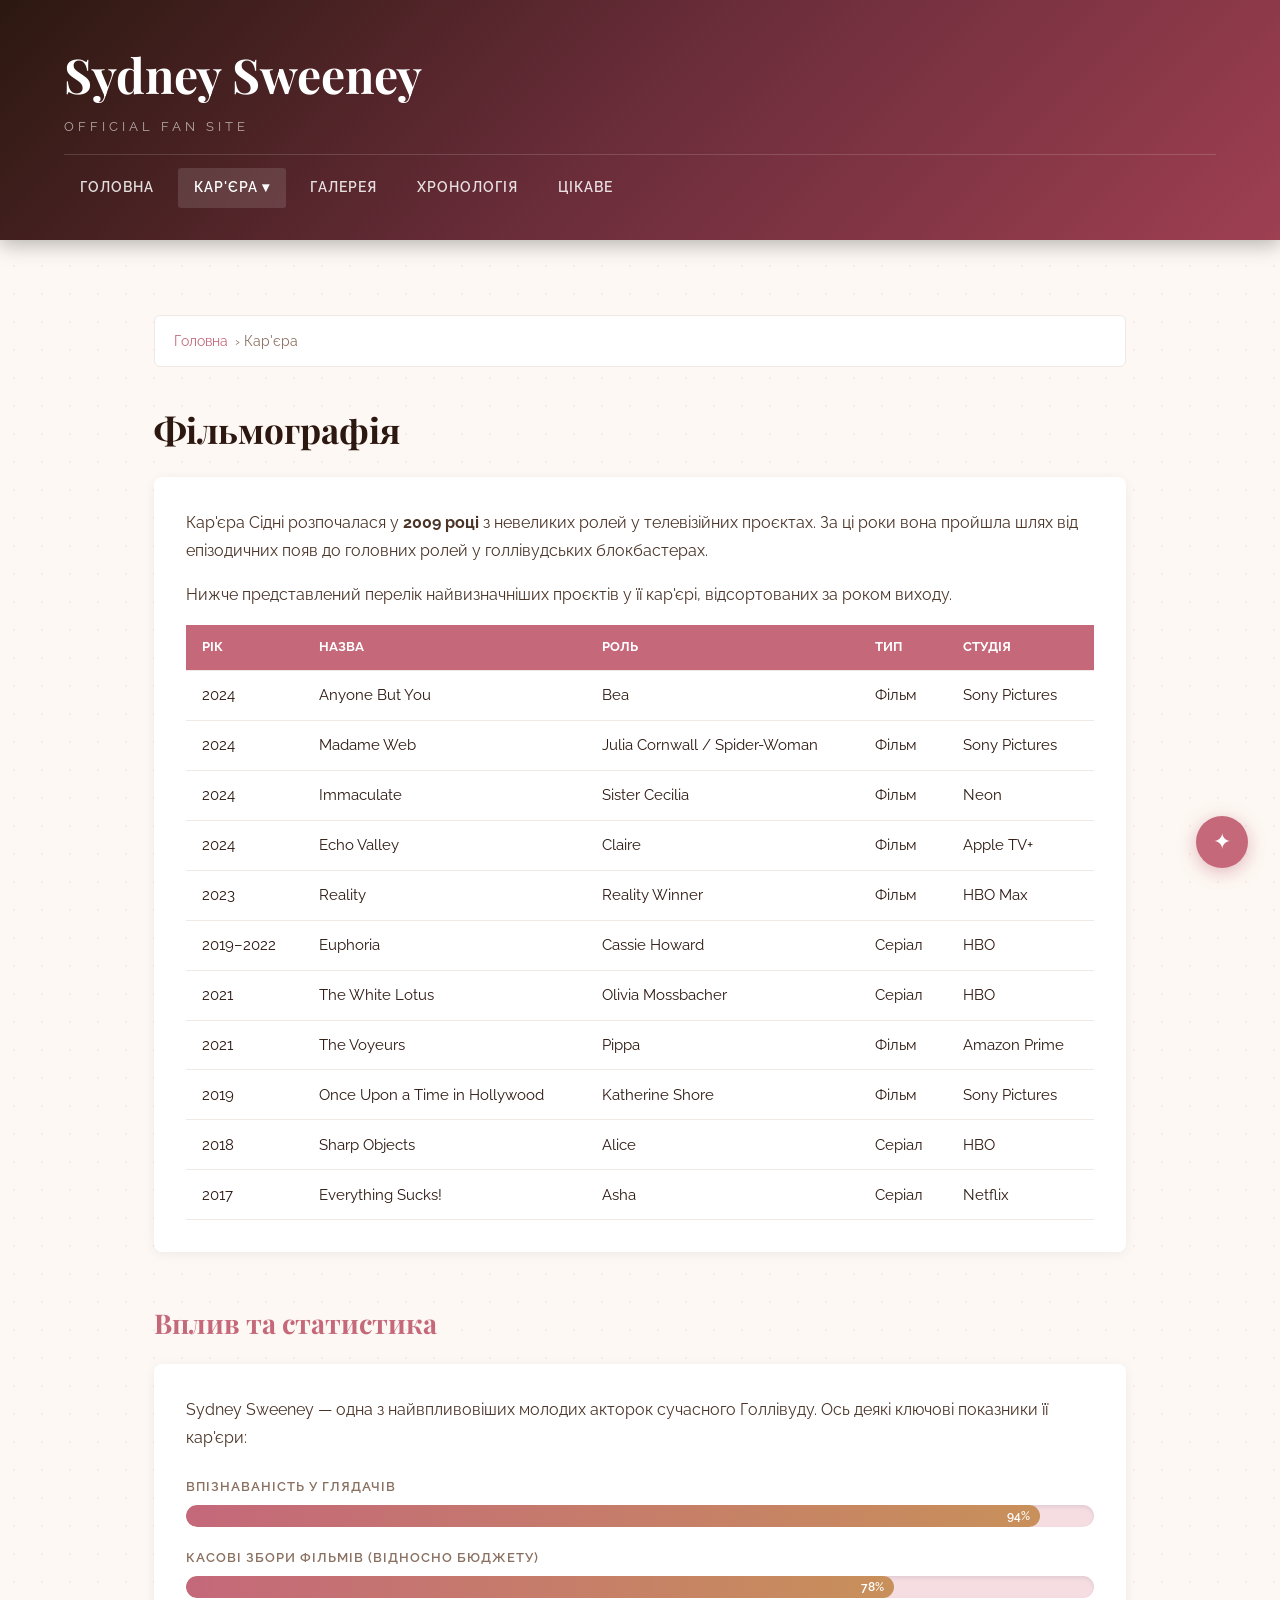
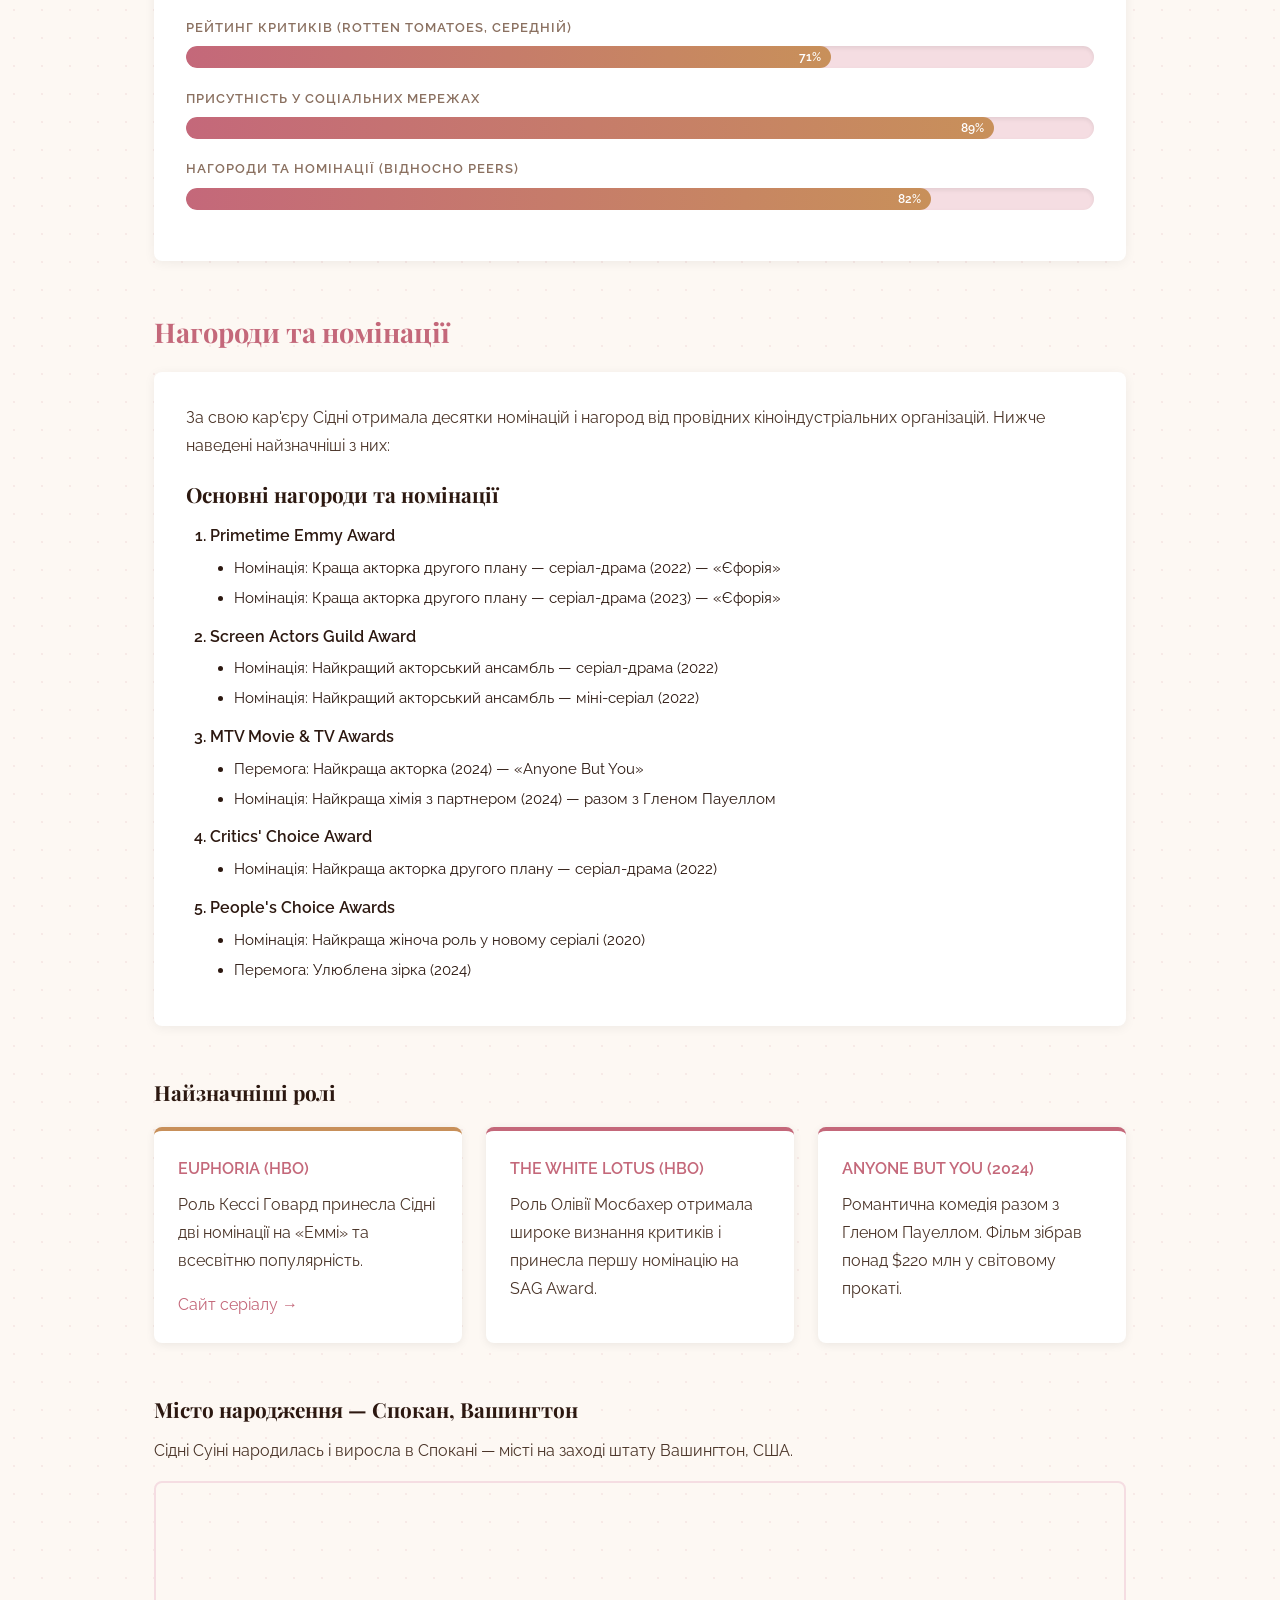
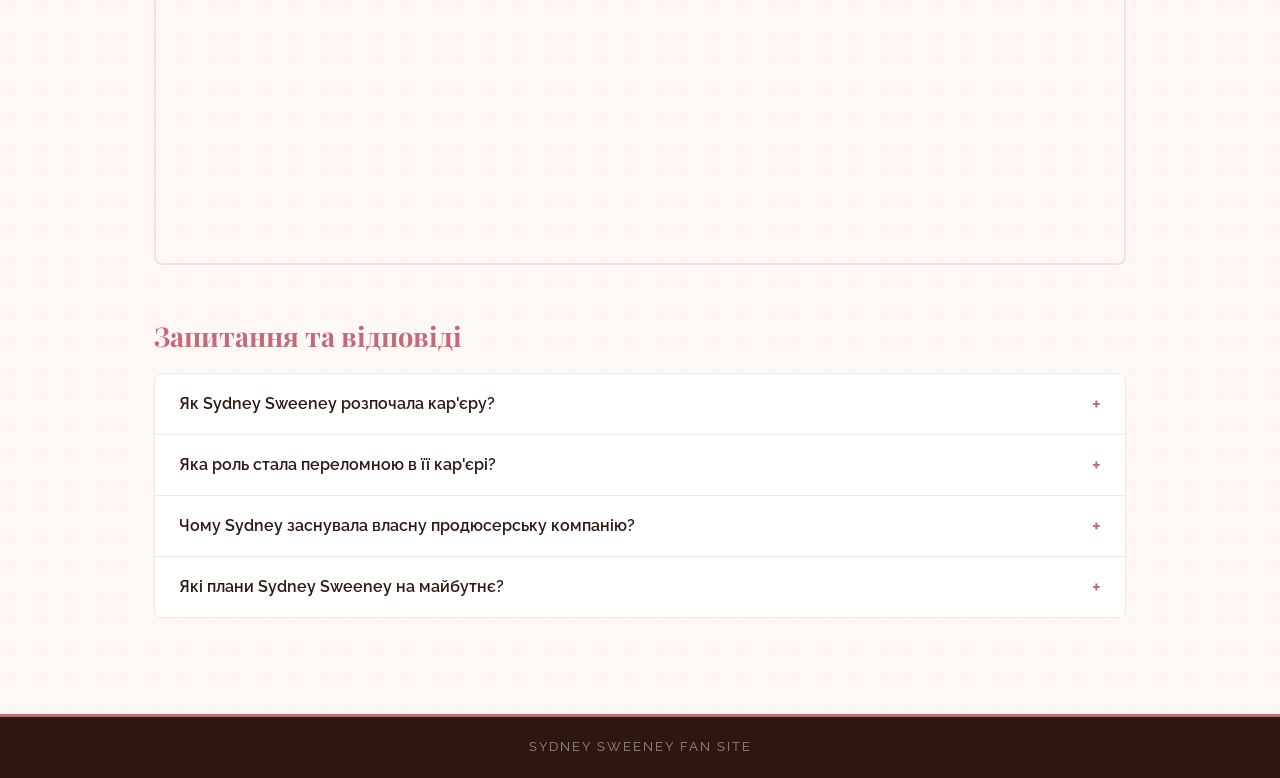
==== commit bc764baa: "add_lab2" ====
--- a/career.html
+++ b/career.html
@@ -11,32 +11,45 @@
 <header>
     <div>
         <h1>Sydney Sweeney</h1>
-        <p class="header-subtitle">Official Fan Site</p>
+        <p class="header__subtitle">Official Fan Site</p>
     </div>
     <nav>
-        <ul class="nav-list">
-            <li><a href="index.html">Головна</a></li>
-            <li class="dropdown">
-                <a href="career.html" class="active">Кар'єра ▾</a>
-                <ul class="dropdown-menu">
+        <input type="checkbox" id="nav-toggle" class="nav__toggle">
+        <label for="nav-toggle" class="nav__burger" aria-label="Меню">
+            <span></span><span></span><span></span>
+        </label>
+        <ul class="nav__list">
+            <li class="nav__item"><a href="index.html" class="nav__link">Головна</a></li>
+            <li class="nav__item nav__item--dropdown">
+                <a href="career.html" class="nav__link nav__link--active">Кар'єра ▾</a>
+                <ul class="nav__dropdown">
                     <li><a href="#filmography">Фільмографія</a></li>
                     <li><a href="#awards">Нагороди</a></li>
                     <li><a href="#roles">Найзначніші ролі</a></li>
                 </ul>
             </li>
-            <li><a href="gallery.html">Галерея</a></li>
+            <li class="nav__item"><a href="gallery.html" class="nav__link">Галерея</a></li>
+            <li class="nav__item"><a href="layout.html" class="nav__link">Хронологія</a></li>
+            <li class="nav__item"><a href="extras.html" class="nav__link">Цікаве</a></li>
         </ul>
     </nav>
 </header>
 
 <main>
+
+    <nav aria-label="Хлібні крихти">
+        <ol class="breadcrumbs">
+            <li class="breadcrumbs__item"><a href="index.html" class="breadcrumbs__link">Головна</a></li>
+            <li class="breadcrumbs__item breadcrumbs__item--current" aria-current="page">Кар'єра</li>
+        </ol>
+    </nav>
 
     <section id="filmography">
         <h2>Фільмографія</h2>
         <article>
             <p>Кар'єра Сідні розпочалася у <strong>2009 році</strong> з невеликих ролей у телевізійних проєктах. За ці роки вона пройшла шлях від епізодичних появ до головних ролей у голлівудських блокбастерах.</p>
             <p>Нижче представлений перелік найвизначніших проєктів у її кар'єрі, відсортованих за роком виходу.</p>
-            <table class="filmography-table">
+            <table class="filmography__table">
                 <thead>
                     <tr>
                         <th>Рік</th>
@@ -63,12 +76,41 @@
         </article>
     </section>
 
+    <section id="stats">
+        <h3>Вплив та статистика</h3>
+        <article>
+            <p>Sydney Sweeney — одна з найвпливовіших молодих акторок сучасного Голлівуду. Ось деякі ключові показники її кар'єри:</p>
+            <div style="margin-top: 1.5rem;">
+                <div class="progress-group">
+                    <div class="progress-group__label">Впізнаваність у глядачів</div>
+                    <div class="progress"><div class="progress__bar" style="width:94%;" data-label="94%"></div></div>
+                </div>
+                <div class="progress-group">
+                    <div class="progress-group__label">Касові збори фільмів (відносно бюджету)</div>
+                    <div class="progress"><div class="progress__bar" style="width:78%;" data-label="78%"></div></div>
+                </div>
+                <div class="progress-group">
+                    <div class="progress-group__label">Рейтинг критиків (Rotten Tomatoes, середній)</div>
+                    <div class="progress"><div class="progress__bar" style="width:71%;" data-label="71%"></div></div>
+                </div>
+                <div class="progress-group">
+                    <div class="progress-group__label">Присутність у соціальних мережах</div>
+                    <div class="progress"><div class="progress__bar" style="width:89%;" data-label="89%"></div></div>
+                </div>
+                <div class="progress-group">
+                    <div class="progress-group__label">Нагороди та номінації (відносно peers)</div>
+                    <div class="progress"><div class="progress__bar" style="width:82%;" data-label="82%"></div></div>
+                </div>
+            </div>
+        </article>
+    </section>
+
     <section id="awards">
         <h3>Нагороди та номінації</h3>
         <article>
             <p>За свою кар'єру Сідні отримала десятки номінацій і нагород від провідних кіноіндустріальних організацій. Нижче наведені найзначніші з них:</p>
             <h4>Основні нагороди та номінації</h4>
-            <ol class="awards-list">
+            <ol class="awards__list">
                 <li>
                     Primetime Emmy Award
                     <ul>
@@ -109,17 +151,17 @@
 
     <section id="roles">
         <h4>Найзначніші ролі</h4>
-        <div class="roles-grid">
-            <div class="role-card" id="euphoria-card">
+        <div class="roles__grid">
+            <div class="roles__card roles__card--euphoria">
                 <h5>Euphoria (HBO)</h5>
                 <p>Роль Кессі Говард принесла Сідні дві номінації на «Еммі» та всесвітню популярність.</p>
                 <a href="https://www.hbo.com/euphoria" target="_blank">Сайт серіалу →</a>
             </div>
-            <div class="role-card">
+            <div class="roles__card">
                 <h5>The White Lotus (HBO)</h5>
                 <p>Роль Олівії Мосбахер отримала широке визнання критиків і принесла першу номінацію на SAG Award.</p>
             </div>
-            <div class="role-card">
+            <div class="roles__card">
                 <h5>Anyone But You (2024)</h5>
                 <p>Романтична комедія разом з Гленом Пауеллом. Фільм зібрав понад $220 млн у світовому прокаті.</p>
             </div>
@@ -129,7 +171,7 @@
     <section id="birthplace">
         <h4>Місто народження — Спокан, Вашингтон</h4>
         <p>Сідні Суіні народилась і виросла в Спокані — місті на заході штату Вашингтон, США.</p>
-        <div class="iframe-wrap">
+        <div class="map__wrap">
             <iframe
                 src="https://www.google.com/maps/embed?pb=!1m18!1m12!1m3!1d164707.87529869272!2d-117.55391000000001!3d47.65587!2m3!1f0!2f0!3f0!3m2!1i1024!2i768!4f13.1!3m3!1m2!1s0x549e185d04f35c47%3A0xf18c34c4c6d5ec94!2sSpokane%2C%20WA%2C%20USA!5e0!3m2!1suk!2sua!4v1712000000000!5m2!1suk!2sua"
                 height="380"
@@ -140,11 +182,64 @@
         </div>
     </section>
 
+    <section id="faq">
+        <h3>Запитання та відповіді</h3>
+        <div class="accordion">
+
+            <div class="accordion__item">
+                <input type="checkbox" id="faq-1" class="accordion__toggle">
+                <label for="faq-1" class="accordion__header">
+                    Як Sydney Sweeney розпочала кар'єру?
+                    <i class="accordion__icon">+</i>
+                </label>
+                <div class="accordion__body">
+                    <p>Sydney почала зніматись у дитинстві — перші ролі з'явились у 2009 році. Щоб переконати батьків дозволити їй акторську кар'єру, вона підготувала бізнес-план у 12 років. Перші роки були присвячені невеликим ролям у серіалах і незалежних фільмах.</p>
+                </div>
+            </div>
+
+            <div class="accordion__item">
+                <input type="checkbox" id="faq-2" class="accordion__toggle">
+                <label for="faq-2" class="accordion__header">
+                    Яка роль стала переломною в її кар'єрі?
+                    <i class="accordion__icon">+</i>
+                </label>
+                <div class="accordion__body">
+                    <p>Переломною стала роль Кессі Говард у серіалі «Єфорія» (HBO, 2019). Завдяки цій роботі Sydney отримала дві номінації на Emmy Award і стала однією з найбільш обговорюваних акторок свого покоління. Паралельно роль Олівії у «Білому лотосі» (2021) зміцнила її репутацію серйозної драматичної акторки.</p>
+                </div>
+            </div>
+
+            <div class="accordion__item">
+                <input type="checkbox" id="faq-3" class="accordion__toggle">
+                <label for="faq-3" class="accordion__header">
+                    Чому Sydney заснувала власну продюсерську компанію?
+                    <i class="accordion__icon">+</i>
+                </label>
+                <div class="accordion__body">
+                    <p>У 2020 році Sydney заснувала Fifty-Fifty Films, прагнучи самостійно обирати проєкти та розповідати жіночі історії. «Я хочу мати контроль над своєю кар'єрою», — пояснює вона. Компанія вже продюсувала «Immaculate» (2024), де Sydney одночасно зіграла головну роль.</p>
+                </div>
+            </div>
+
+            <div class="accordion__item">
+                <input type="checkbox" id="faq-4" class="accordion__toggle">
+                <label for="faq-4" class="accordion__header">
+                    Які плани Sydney Sweeney на майбутнє?
+                    <i class="accordion__icon">+</i>
+                </label>
+                <div class="accordion__body">
+                    <p>Sydney активно розширює свою присутність у Голлівуді як акторка та продюсер. Вона продовжує шукати різноманітні ролі — від романтичних комедій до горорів та драм. Також розвивається її бізнес-напрямок: компанія Fifty-Fifty Films готує нові проєкти.</p>
+                </div>
+            </div>
+
+        </div>
+    </section>
+
 </main>
 
 <footer>
     <p>Sydney Sweeney Fan Site</p>
 </footer>
 
+<div class="fixed-badge" title="До гори сторінки" onclick="window.scrollTo({top:0,behavior:'smooth'})">✦</div>
+
 </body>
 </html>
--- a/style.css
+++ b/style.css
@@ -1,5 +1,4 @@
 @import url('https://fonts.googleapis.com/css2?family=Playfair+Display:wght@700;900&family=Raleway:wght@400;600&display=swap');
-
 :root {
     --rose: #c4687a;
     --dark: #2c1810;
@@ -9,85 +8,28 @@
     --muted: #8a7060;
 }
 
-* {
-    margin: 0;
-    padding: 0;
-    box-sizing: border-box;
-}
+* { margin: 0; padding: 0; box-sizing: border-box; }
 
 body {
     font-family: 'Raleway', sans-serif;
     font-size: 16px;
     background: var(--cream);
-    background-image: radial-gradient(circle, rgba(196, 104, 122, 0.1) 1px, transparent 1px);
+    background-image: radial-gradient(circle, rgba(196,104,122,.1) 1px, transparent 1px);
     background-size: 28px 28px;
     color: var(--dark);
     line-height: 1.75;
 }
-
-a {
-    color: var(--rose);
-    text-decoration: none;
-}
-
-a:hover {
-    text-decoration: underline;
-}
-
-p {
-    margin-bottom: 1rem;
-    color: #4a3428;
-}
-
-img {
-    max-width: 100%;
-    display: block;
-}
-
-section {
-    margin-bottom: 3rem;
-}
-
-h1 {
-    font-family: 'Playfair Display', serif;
-    font-size: 3rem;
-    color: #fff;
-}
-
-h2 {
-    font-family: 'Playfair Display', serif;
-    font-size: 2.2rem;
-    margin-bottom: 1rem;
-}
-
-h3 {
-    font-family: 'Playfair Display', serif;
-    font-size: 1.7rem;
-    color: var(--rose);
-    margin-bottom: .8rem;
-}
-
-h4 {
-    font-family: 'Playfair Display', serif;
-    font-size: 1.3rem;
-    margin-bottom: .6rem;
-}
-
-h5 {
-    font-size: 1rem;
-    font-weight: 600;
-    color: var(--rose);
-    text-transform: uppercase;
-    margin-bottom: .5rem;
-}
-
-h6 {
-    font-size: .85rem;
-    color: var(--muted);
-    text-transform: uppercase;
-    letter-spacing: 2px;
-    margin-bottom: .4rem;
-}
+a { color: var(--rose); text-decoration: none; }
+a:hover { text-decoration: underline; }
+p { margin-bottom: 1rem; color: #4a3428; }
+img { max-width: 100%; display: block; }
+section { margin-bottom: 3rem; }
+h1 { font-family: 'Playfair Display', serif; font-size: 3rem; color: #fff; }
+h2 { font-family: 'Playfair Display', serif; font-size: 2.2rem; margin-bottom: 1rem; }
+h3 { font-family: 'Playfair Display', serif; font-size: 1.7rem; color: var(--rose); margin-bottom: .8rem; }
+h4 { font-family: 'Playfair Display', serif; font-size: 1.3rem; margin-bottom: .6rem; }
+h5 { font-size: 1rem; font-weight: 600; color: var(--rose); text-transform: uppercase; margin-bottom: .5rem; }
+h6 { font-size: .85rem; color: var(--muted); text-transform: uppercase; letter-spacing: 2px; margin-bottom: .4rem; }
 
 header {
     background: linear-gradient(135deg, #2c1810, #6b2d3a, #9e3f52);
@@ -95,34 +37,47 @@
     position: sticky;
     top: 0;
     z-index: 100;
-    box-shadow: 0 4px 20px rgba(0, 0, 0, .3);
-}
-
-.header-subtitle {
+    box-shadow: 0 4px 20px rgba(0,0,0,.3);
+}
+.header__subtitle {
     font-size: .8rem;
     letter-spacing: 4px;
     text-transform: uppercase;
-    color: rgba(255, 255, 255, .6);
+    color: rgba(255,255,255,.6);
 }
 
 nav {
-    border-top: 1px solid rgba(255, 255, 255, .15);
+    border-top: 1px solid rgba(255,255,255,.15);
     padding-top: .8rem;
     margin-top: .8rem;
-}
-
-.nav-list {
-    list-style: none;
-    display: flex;
-    gap: .5rem;
-}
-
-.nav-list > li {
     position: relative;
 }
 
-.nav-list > li > a {
-    color: rgba(255, 255, 255, .85);
+.nav__toggle { display: none; }
+
+.nav__burger {
+    display: none;
+    flex-direction: column;
+    gap: 5px;
+    cursor: pointer;
+    padding: 6px;
+    border-radius: 4px;
+    margin-left: auto;
+}
+.nav__burger span {
+    display: block;
+    width: 24px;
+    height: 2px;
+    background: rgba(255,255,255,.85);
+    border-radius: 2px;
+    transition: transform .3s, opacity .3s;
+}
+
+.nav__list { list-style: none; display: flex; gap: .5rem; }
+.nav__item { position: relative; }
+
+.nav__link {
+    color: rgba(255,255,255,.85);
     font-size: .85rem;
     font-weight: 600;
     text-transform: uppercase;
@@ -131,15 +86,14 @@
     border-radius: 3px;
     display: block;
 }
-
-.nav-list > li > a:hover,
-.nav-list > li > a.active {
-    background: rgba(255, 255, 255, .12);
+.nav__link:hover,
+.nav__link--active {
+    background: rgba(255,255,255,.12);
     color: #fff;
     text-decoration: none;
 }
 
-.dropdown-menu {
+.nav__dropdown {
     display: none;
     position: absolute;
     top: 100%;
@@ -149,54 +103,37 @@
     min-width: 190px;
     padding: .4rem 0;
     border-radius: 4px;
-    box-shadow: 0 8px 24px rgba(0, 0, 0, .4);
+    box-shadow: 0 8px 24px rgba(0,0,0,.4);
     z-index: 200;
 }
-
-.dropdown:hover .dropdown-menu {
-    display: block;
-}
-
-.dropdown-menu li a {
+.nav__item--dropdown:hover .nav__dropdown { display: block; }
+.nav__dropdown li a {
     display: block;
     padding: .5rem 1rem;
-    color: rgba(255, 255, 255, .8);
+    color: rgba(255,255,255,.8);
     font-size: .85rem;
 }
-
-.dropdown-menu li a:hover {
-    background: rgba(255, 255, 255, .08);
-    text-decoration: none;
-}
-
-main {
-    max-width: 1100px;
-    margin: 0 auto;
-    padding: 3rem 5%;
-}
-
-.hero-content {
-    display: flex;
+.nav__dropdown li a:hover { background: rgba(255,255,255,.08); text-decoration: none; }
+
+main { max-width: 1100px; margin: 0 auto; padding: 3rem 5%; }
+
+.hero__content {
+    display: grid;
+    grid-template-columns: 320px 1fr;
     gap: 3rem;
-    align-items: flex-start;
+    align-items: start;
     margin-bottom: 3rem;
 }
-
-.hero-img {
-    width: 320px;
+.hero__img {
+    width: 100%;
     height: 440px;
-    flex-shrink: 0;
     border-radius: 8px;
     object-fit: cover;
     object-position: top;
     border: 4px solid var(--cream);
     outline: 2px solid var(--rose);
 }
-
-.hero-text {
-    flex: 1;
-    padding-top: .5rem;
-}
+.hero__text { padding-top: .5rem; }
 
 .btn {
     display: inline-block;
@@ -212,12 +149,14 @@
     cursor: pointer;
     font-family: 'Raleway', sans-serif;
 }
-
-.btn:hover {
-    background: #9e3f52;
-    text-decoration: none;
-    color: #fff;
-}
+.btn:hover { background: #9e3f52; text-decoration: none; color: #fff; }
+.btn--outline {
+    background: transparent;
+    border: 2px solid var(--rose);
+    color: var(--rose);
+    margin-left: .75rem;
+}
+.btn--outline:hover { background: var(--rose); color: #fff; }
 
 .tag {
     display: inline-block;
@@ -228,18 +167,18 @@
     font-size: .78rem;
     font-weight: 600;
     margin: .2rem;
-    border: 1px solid rgba(196, 104, 122, .3);
+    border: 1px solid rgba(196,104,122,.3);
 }
 
 article {
     background: #fff;
     border-radius: 8px;
     padding: 2rem;
-    box-shadow: 0 2px 12px rgba(0, 0, 0, .06);
+    box-shadow: 0 2px 12px rgba(0,0,0,.06);
     margin-top: 1rem;
 }
 
-.facts-section {
+.facts {
     background: #fff;
     border-radius: 8px;
     padding: 2rem;
@@ -247,67 +186,53 @@
     margin-bottom: 3rem;
 }
 
-.info-table, .filmography-table {
+.facts__table,
+.filmography__table {
     width: 100%;
     border-collapse: collapse;
     font-size: .95rem;
 }
-
-.info-table th, .info-table td,
-.filmography-table th, .filmography-table td {
+.facts__table th, .facts__table td,
+.filmography__table th, .filmography__table td {
     padding: .7rem 1rem;
     text-align: left;
     border-bottom: 1px solid #f0e8e2;
 }
-
-.info-table th, .filmography-table th {
+.facts__table th, .filmography__table th {
     background: var(--rose);
     color: #fff;
     font-size: .8rem;
     text-transform: uppercase;
 }
-
-.info-table td:first-child {
+.facts__table td:first-child {
     font-weight: 600;
     color: var(--muted);
     font-size: .85rem;
     text-transform: uppercase;
 }
-
-.info-table tr:hover td, .filmography-table tr:hover td {
-    background: #fdf0f2;
-}
-
-.interests-section {
-    display: flex;
+.facts__table tr:hover td,
+.filmography__table tr:hover td { background: #fdf0f2; }
+
+.interests {
+    display: grid;
+    grid-template-columns: 210px 1fr;
     gap: 2rem;
     margin-bottom: 3rem;
 }
-
-.sidebar {
+.interests__sidebar {
     background: var(--light);
     border-radius: 8px;
     padding: 1.5rem;
-    min-width: 210px;
-    flex-shrink: 0;
-}
-
-.interests-content {
-    flex: 1;
-}
-
-.styled-list {
-    list-style: none;
-}
-
+}
+
+.styled-list { list-style: none; }
 .styled-list li {
     padding: .4rem 0 .4rem 1.4rem;
     position: relative;
     border-bottom: 1px dashed #e8d5c4;
     color: #4a3428;
 }
-
-.styled-list li::before {
+.styled-list li:before {
     content: '♦';
     position: absolute;
     left: 0;
@@ -316,7 +241,7 @@
     top: .6rem;
 }
 
-.quote-block {
+.quote {
     border-left: 4px solid var(--gold);
     padding: .8rem 1.2rem;
     background: #fff8f0;
@@ -324,22 +249,19 @@
     font-style: italic;
     font-family: 'Playfair Display', serif;
 }
-
-.bg-banner {
+.banner {
     background-size: cover;
     background-position: center top;
     border-radius: 10px;
     overflow: hidden;
     margin-bottom: 3rem;
 }
-
-.bg-banner-overlay {
-    background: rgba(28, 10, 5, .72);
+.banner__overlay {
+    background: rgba(28,10,5,.72);
     padding: 3rem 2rem;
     text-align: center;
 }
-
-.bg-banner-overlay blockquote {
+.banner__overlay blockquote {
     font-family: 'Playfair Display', serif;
     font-size: 1.5rem;
     font-style: italic;
@@ -347,62 +269,37 @@
     max-width: 680px;
     margin: 0 auto 1rem;
 }
-
-.bg-banner-overlay cite {
+.banner__overlay cite {
     color: var(--light);
     font-size: .85rem;
     text-transform: uppercase;
     letter-spacing: 2px;
 }
 
-.video-section {
-    margin-bottom: 3rem;
-}
-
-.video-wrap {
-    background: #0e0509;
-    border-radius: 10px;
-    overflow: hidden;
-}
-
-.video-wrap video {
-    width: 100%;
-    display: block;
-}
-
-.video-label {
+
+.video { margin-bottom: 3rem; }
+.video__wrap { background: #0e0509; border-radius: 10px; overflow: hidden; }
+.video__wrap video { width: 100%; display: block; }
+.video__label {
     background: linear-gradient(135deg, #2c1810, #6b2d3a);
-    color: rgba(255, 255, 255, .7);
+    color: rgba(255,255,255,.7);
     font-size: .75rem;
     letter-spacing: 2px;
     text-transform: uppercase;
     padding: .6rem 1rem;
 }
 
-.form-grid {
-    display: grid;
-    grid-template-columns: 1fr 1fr;
-    gap: 1.2rem;
-}
-
-.form-group {
-    display: flex;
-    flex-direction: column;
-    gap: .4rem;
-}
-
-.form-group.full {
-    grid-column: span 2;
-}
-
-.form-group label {
+.contact__grid { display: grid; grid-template-columns: 1fr 1fr; gap: 1.2rem; }
+.contact__group { display: flex; flex-direction: column; gap: .4rem; }
+.contact__group--full { grid-column: span 2; }
+.contact__group label {
     font-size: .8rem;
     font-weight: 600;
     color: var(--muted);
     text-transform: uppercase;
 }
-
-.form-group input, .form-group textarea {
+.contact__group input,
+.contact__group textarea {
     padding: .7rem 1rem;
     border: 1.5px solid #e8d5c4;
     border-radius: 6px;
@@ -410,85 +307,38 @@
     font-size: .95rem;
     background: #fffaf8;
 }
-
-.form-group input:focus, .form-group textarea:focus {
-    outline: none;
-    border-color: var(--rose);
-}
-
-.form-group textarea {
-    min-height: 120px;
-    resize: vertical;
-}
-
-.awards-list {
-    padding-left: 1.5rem;
-}
-
-.awards-list > li {
-    margin-bottom: .7rem;
-    font-weight: 600;
-}
-
-.awards-list ul {
-    list-style: disc;
-    padding-left: 1.5rem;
-    margin-top: .3rem;
-}
-
-.awards-list ul li {
-    font-weight: 400;
-    font-size: .95rem;
-    margin-bottom: .2rem;
-}
-
-.roles-grid {
-    display: flex;
+.contact__group input:focus,
+.contact__group textarea:focus { outline: none; border-color: var(--rose); }
+.contact__group textarea { min-height: 120px; resize: vertical; }
+
+.awards__list { padding-left: 1.5rem; }
+.awards__list > li { margin-bottom: .7rem; font-weight: 600; }
+.awards__list ul { list-style: disc; padding-left: 1.5rem; margin-top: .3rem; }
+.awards__list ul li { font-weight: 400; font-size: .95rem; margin-bottom: .2rem; }
+
+.roles__grid {
+    display: grid;
+    grid-template-columns: repeat(3, 1fr);
     gap: 1.5rem;
-    flex-wrap: wrap;
     margin-top: 1rem;
 }
-
-.role-card {
-    flex: 1;
-    min-width: 200px;
+.roles__card {
     background: #fff;
     border-radius: 8px;
     padding: 1.5rem;
     border-top: 4px solid var(--rose);
-    box-shadow: 0 2px 10px rgba(0, 0, 0, .07);
-}
-
-.role-card:hover {
-    box-shadow: 0 6px 20px rgba(196, 104, 122, .18);
-}
-
-#euphoria-card {
-    border-top-color: var(--gold);
-}
-
-.iframe-wrap {
-    border-radius: 8px;
-    overflow: hidden;
-    border: 2px solid var(--light);
-    margin-top: 1rem;
-}
-
-.iframe-wrap iframe {
-    display: block;
-    width: 100%;
-    border: none;
-}
-
-.gallery-intro {
-    margin-bottom: 2rem;
-}
-
-.gallery-section {
-    margin-bottom: 3rem;
-}
-
-.gallery-section-title {
+    box-shadow: 0 2px 10px rgba(0,0,0,.07);
+}
+.roles__card:hover { box-shadow: 0 6px 20px rgba(196,104,122,.18); }
+.roles__card--euphoria { border-top-color: var(--gold); }
+
+.map__wrap { border-radius: 8px; overflow: hidden; border: 2px solid var(--light); margin-top: 1rem; }
+.map__wrap iframe { display: block; width: 100%; border: none; }
+
+.gallery__intro { margin-bottom: 2rem; }
+
+.gallery-section { margin-bottom: 3rem; }
+.gallery-section__title {
     font-family: 'Playfair Display', serif;
     font-size: 1.4rem;
     font-weight: 700;
@@ -499,8 +349,7 @@
     align-items: center;
     gap: .7rem;
 }
-
-.gallery-section-title::before {
+.gallery-section__title:before {
     content: '';
     display: block;
     width: 4px;
@@ -508,14 +357,12 @@
     background: var(--rose);
     border-radius: 2px;
 }
-
-.gallery-grid {
+.gallery-section__grid {
     display: grid;
     grid-template-columns: repeat(3, 1fr);
     gap: 10px;
 }
-
-.gallery-item {
+.gallery-section__item {
     position: relative;
     overflow: hidden;
     border-radius: 8px;
@@ -523,51 +370,40 @@
     cursor: zoom-in;
     height: 300px;
 }
-
-.gallery-item.featured {
-    grid-column: span 2;
-    height: 400px;
-}
-
-.gallery-item.wide {
-    grid-column: span 3;
-    height: 260px;
-}
-
-.gallery-item img {
+.gallery-section__item--featured { grid-column: span 2; height: 400px; }
+.gallery-section__item--wide { grid-column: span 3; height: 260px; }
+
+.gallery-section__item img {
     width: 100%;
     height: 100%;
     object-fit: cover;
     object-position: top;
-}
-
-.gallery-item:hover img {
-    transform: scale(1.04);
-    transition: transform .3s;
-}
-
-.gallery-item .caption {
-    position: absolute;
-    bottom: 0;
-    left: 0;
-    right: 0;
+    transition: transform .4s ease, filter .4s ease;
+    filter: saturate(.9);
+}
+.gallery-section__item:hover img {
+    transform: scale(1.07);
+    filter: saturate(1.7) brightness(1.05);
+}
+
+.gallery-section__caption {
+    position: absolute;
+    bottom: 0; left: 0; right: 0;
     padding: 1.2rem 1rem .7rem;
-    background: linear-gradient(transparent, rgba(28, 10, 5, .88));
+    background: linear-gradient(transparent, rgba(28,10,5,.88));
     color: #fff;
     font-size: .8rem;
     transform: translateY(100%);
     transition: transform .3s;
 }
-
-.gallery-item:hover .caption {
-    transform: translateY(0);
-}
-
-#lightbox {
+.gallery-section__item:hover .gallery-section__caption { transform: translateY(0); }
+
+
+.lightbox {
     display: none;
     position: fixed;
     inset: 0;
-    background: rgba(8, 3, 1, .97);
+    background: rgba(8,3,1,.97);
     z-index: 9999;
     align-items: center;
     justify-content: center;
@@ -575,50 +411,23 @@
     gap: 1rem;
     cursor: zoom-out;
 }
-
-#lightbox.active {
-    display: flex;
-}
-
-#lightbox img {
-    max-width: 90vw;
-    max-height: 85vh;
-    object-fit: contain;
-    border-radius: 4px;
-}
-
-.lb-caption {
-    color: rgba(255, 255, 255, .6);
-    font-size: .8rem;
-    letter-spacing: 2px;
-    text-transform: uppercase;
-}
-
-.lb-close {
-    position: absolute;
-    top: 1rem;
-    right: 1.5rem;
-    background: none;
-    border: none;
-    color: rgba(255, 255, 255, .6);
+.lightbox--active { display: flex; }
+.lightbox img { max-width: 90vw; max-height: 85vh; object-fit: contain; border-radius: 4px; }
+.lightbox__caption { color: rgba(255,255,255,.6); font-size: .8rem; letter-spacing: 2px; text-transform: uppercase; }
+.lightbox__close {
+    position: absolute;
+    top: 1rem; right: 1.5rem;
+    background: none; border: none;
+    color: rgba(255,255,255,.6);
     font-size: 2.5rem;
     cursor: pointer;
 }
-
-.lb-close:hover {
-    color: #fff;
-}
-
-.lb-hint {
-    position: absolute;
-    bottom: 1rem;
-    color: rgba(255, 255, 255, .25);
-    font-size: .72rem;
-}
+.lightbox__close:hover { color: #fff; }
+.lightbox__hint { position: absolute; bottom: 1rem; color: rgba(255,255,255,.25); font-size: .72rem; }
 
 footer {
     background: var(--dark);
-    color: rgba(255, 255, 255, .5);
+    color: rgba(255,255,255,.5);
     text-align: center;
     padding: 1.2rem 5%;
     font-size: .8rem;
@@ -626,8 +435,401 @@
     text-transform: uppercase;
     border-top: 3px solid var(--rose);
 }
-
-footer p {
-    color: rgba(255, 255, 255, .5);
-    margin: 0;
-}
+footer p { color: rgba(255,255,255,.5); margin: 0; }
+
+.fixed-badge {
+    position: fixed;
+    bottom: 2rem; right: 2rem;
+    width: 52px; height: 52px;
+    background: var(--rose);
+    border-radius: 50%;
+    display: flex;
+    align-items: center;
+    justify-content: center;
+    color: #fff;
+    font-size: 1.4rem;
+    cursor: pointer;
+    z-index: 500;
+    transition: transform .35s cubic-bezier(.34,1.56,.64,1), box-shadow .35s;
+    box-shadow: 0 4px 18px rgba(196,104,122,.45);
+    user-select: none;
+    text-decoration: none;
+}
+.fixed-badge:hover {
+    transform: scale(1.4) rotate(45deg) skewX(10deg) skewY(10deg);
+    box-shadow: 0 8px 32px rgba(196,104,122,.7);
+    text-decoration: none;
+    color: #fff;
+}
+
+.page-layout {
+    display: grid;
+    grid-template-columns: 260px 1fr;
+    grid-template-rows: auto 1fr auto;
+    grid-template-areas:
+        "pl-sidebar  pl-header"
+        "pl-sidebar  pl-main"
+        "pl-footer   pl-footer";
+    min-height: 70vh;
+    background: #fff;
+    border-radius: 10px;
+    overflow: hidden;
+    box-shadow: 0 4px 20px rgba(0,0,0,.08);
+    margin-bottom: 3rem;
+}
+.page-layout__sidebar {
+    grid-area: pl-sidebar;
+    background: var(--dark);
+    color: rgba(255,255,255,.85);
+    padding: 2rem 1.5rem;
+}
+.page-layout__sidebar h3 { color: var(--gold); font-size: 1.1rem; margin-bottom: 1rem; }
+.page-layout__sidebar ul { list-style: none; }
+.page-layout__sidebar ul li { padding: .5rem 0; border-bottom: 1px solid rgba(255,255,255,.08); font-size: .9rem; }
+.page-layout__sidebar ul li a { color: rgba(255,255,255,.75); }
+.page-layout__sidebar ul li a:hover { color: var(--gold); text-decoration: none; }
+
+.page-layout__header {
+    grid-area: pl-header;
+    background: var(--light);
+    padding: 1.5rem 2rem;
+    border-bottom: 2px solid rgba(196,104,122,.2);
+}
+.page-layout__main { grid-area: pl-main; padding: 2rem; }
+.page-layout__main-grid {
+    display: grid;
+    grid-template-columns: repeat(2, 1fr);
+    gap: 1.5rem;
+    margin-top: 1.5rem;
+}
+.page-layout__card {
+    background: var(--cream);
+    border-radius: 8px;
+    padding: 1.5rem;
+    border-left: 3px solid var(--rose);
+}
+.page-layout__card--wide { grid-column: span 2; }
+.page-layout__footer {
+    grid-area: pl-footer;
+    background: var(--dark);
+    color: rgba(255,255,255,.5);
+    padding: 1rem 2rem;
+    font-size: .8rem;
+    text-align: center;
+}
+
+.breadcrumbs {
+    list-style: none;
+    padding: .8rem 1.2rem;
+    background: #fff;
+    border-radius: 6px;
+    border: 1px solid #f0e8e2;
+    margin-bottom: 2rem;
+    font-size: .9rem;
+}
+.breadcrumbs__item { display: inline; }
+.breadcrumbs__item + .breadcrumbs__item:before {
+    content: " \203A ";
+    color: var(--muted);
+    padding: 0 .2rem;
+}
+.breadcrumbs__link { color: var(--rose); }
+.breadcrumbs__link:hover { text-decoration: underline; }
+.breadcrumbs__item--current { color: var(--muted); }
+
+.progress-group { margin-bottom: 1.2rem; }
+.progress-group__label {
+    font-size: .82rem;
+    font-weight: 600;
+    color: var(--muted);
+    text-transform: uppercase;
+    letter-spacing: 1px;
+    margin-bottom: .4rem;
+}
+.progress {
+    height: 22px;
+    background: var(--light);
+    border-radius: 11px;
+    overflow: hidden;
+    box-shadow: inset 0 2px 4px rgba(0,0,0,.08);
+}
+.progress__bar {
+    height: 100%;
+    background: linear-gradient(90deg, var(--rose), var(--gold));
+    border-radius: 11px;
+    position: relative;
+    transition: width .8s ease;
+    min-width: 40px;
+}
+.progress__bar:after {
+    content: attr(data-label);
+    position: absolute;
+    right: 10px;
+    top: 50%;
+    transform: translateY(-50%);
+    font-size: .72rem;
+    font-weight: 600;
+    color: #fff;
+    white-space: nowrap;
+}
+
+.checkbox {
+    align-items: center;
+    gap: .7rem;
+    cursor: pointer;
+    margin-bottom: .8rem;
+    user-select: none;
+    display: flex;
+}
+.checkbox__input {
+    position: absolute;
+    opacity: 0;
+    width: 0;
+    height: 0;
+}
+.checkbox__box {
+    width: 22px;
+    height: 22px;
+    border: 2px solid var(--rose);
+    border-radius: 5px;
+    background: #fff;
+    flex-shrink: 0;
+    position: relative;
+    transition: background .2s, border-color .2s;
+}
+.checkbox__box:after {
+    content: '';
+    position: absolute;
+    top: 3px; left: 7px;
+    width: 6px; height: 11px;
+    border: 2.5px solid #fff;
+    border-top: none;
+    border-left: none;
+    transform: rotate(45deg);
+    opacity: 0;
+    transition: opacity .15s;
+}
+.checkbox__input:checked + .checkbox__box { background: var(--rose); border-color: var(--rose); }
+.checkbox__input:checked + .checkbox__box:after { opacity: 1; }
+.checkbox__text { font-size: .95rem; color: #4a3428; }
+
+.shadow-block {
+    display: inline-block;
+    width: 260px;
+    height: 360px;
+    border-radius: 8px;
+    overflow: hidden;
+    box-shadow: 12px 12px 0 var(--rose), 20px 20px 40px rgba(44,24,16,.3);
+    position: relative;
+}
+.shadow-block img {
+    width: 100%;
+    height: 100%;
+    object-fit: cover;
+    object-position: top;
+    display: block;
+    filter: drop-shadow(0 4px 12px rgba(0,0,0,.35));
+}
+
+.clock { display: inline-block; text-align: center; }
+.clock__face {
+    width: 200px; height: 200px;
+    border-radius: 50%;
+    background: #fff;
+    border: 4px solid var(--dark);
+    position: relative;
+    box-shadow: 0 4px 20px rgba(0,0,0,.15), inset 0 2px 4px rgba(0,0,0,.05);
+    margin: 0 auto;
+}
+.clock__num {
+    position: absolute;
+    font-family: 'Playfair Display', serif;
+    font-size: .8rem;
+    font-weight: 700;
+    color: var(--dark);
+    width: 24px; height: 24px;
+    display: flex;
+    align-items: center;
+    justify-content: center;
+}
+.clock__num--12 { top: 8px;  left: 50%; transform: translateX(-50%); }
+.clock__num--3  { right: 8px; top: 50%;  transform: translateY(-50%); }
+.clock__num--6  { bottom: 8px; left: 50%; transform: translateX(-50%); }
+.clock__num--9  { left: 8px;  top: 50%;  transform: translateY(-50%); }
+
+.clock__hand {
+    position: absolute;
+    bottom: 50%;
+    left: 50%;
+    transform-origin: bottom center;
+    border-radius: 4px 4px 0 0;
+    transition: transform .4s cubic-bezier(.4,2.08,.55,.44);
+}
+.clock__hand--hour   { width: 5px; height: 55px; margin-left: -2.5px; background: var(--dark); }
+.clock__hand--minute { width: 3px; height: 72px; margin-left: -1.5px; background: var(--rose); }
+.clock__hand--second { width: 2px; height: 80px; margin-left: -1px;   background: var(--gold); transition: transform .2s ease; }
+
+.clock__center {
+    position: absolute;
+    top: 50%; left: 50%;
+    width: 12px; height: 12px;
+    background: var(--rose);
+    border-radius: 50%;
+    transform: translate(-50%, -50%);
+    z-index: 10;
+    box-shadow: 0 0 0 3px #fff;
+}
+.clock__label { font-size: .75rem; color: var(--muted); text-transform: uppercase; letter-spacing: 2px; margin-top: .8rem; }
+
+.spiral { width: 270px; height: 270px; position: relative; margin: 1rem auto; }
+.spiral i {
+    position: absolute;
+    top: 50%; left: 50%;
+    border-radius: 50%;
+    border-style: solid;
+    border-color: transparent;
+}
+.spiral i:nth-child(odd)  { border-top-color: var(--rose); }
+.spiral i:nth-child(even) { border-top-color: var(--gold); }
+
+.spiral i:nth-child(1) { width: 40px;  height: 40px;  border-width: 3px; margin: -20px  0 0 -20px;  transform: rotate(0deg);   }
+.spiral i:nth-child(2) { width: 70px;  height: 70px;  border-width: 3px; margin: -35px  0 0 -35px;  transform: rotate(90deg);  }
+.spiral i:nth-child(3) { width: 100px; height: 100px; border-width: 3px; margin: -50px  0 0 -50px;  transform: rotate(180deg); }
+.spiral i:nth-child(4) { width: 130px; height: 130px; border-width: 3px; margin: -65px  0 0 -65px;  transform: rotate(270deg); }
+.spiral i:nth-child(5) { width: 160px; height: 160px; border-width: 3px; margin: -80px  0 0 -80px;  transform: rotate(360deg); }
+.spiral i:nth-child(6) { width: 190px; height: 190px; border-width: 3px; margin: -95px  0 0 -95px;  transform: rotate(450deg); }
+.spiral i:nth-child(7) { width: 220px; height: 220px; border-width: 3px; margin: -110px 0 0 -110px; transform: rotate(540deg); }
+.spiral i:nth-child(8) { width: 250px; height: 250px; border-width: 3px; margin: -125px 0 0 -125px; transform: rotate(630deg); }
+
+.accordion { border: 1px solid #f0e8e2; border-radius: 8px; overflow: hidden; }
+.accordion__item { border-bottom: 1px solid #f0e8e2; }
+.accordion__item:last-child { border-bottom: none; }
+
+.accordion__toggle { position: absolute; opacity: 0; width: 0; height: 0; }
+
+.accordion__header {
+    display: flex;
+    align-items: center;
+    justify-content: space-between;
+    padding: 1rem 1.5rem;
+    background: #fff;
+    cursor: pointer;
+    font-weight: 600;
+    color: var(--dark);
+    transition: background .2s;
+    user-select: none;
+}
+.accordion__header:hover { background: var(--light); }
+
+.accordion__icon {
+    font-size: 1.3rem;
+    line-height: 1;
+    color: var(--rose);
+    transition: transform .3s ease;
+    font-style: normal;
+}
+.accordion__body {
+    max-height: 0;
+    overflow: hidden;
+    transition: max-height .4s ease, padding .3s ease;
+    background: #fffaf8;
+    padding: 0 1.5rem;
+}
+.accordion__body p { padding: 1rem 0; margin: 0; border-top: 1px solid #f0e8e2; }
+
+.accordion__toggle:checked + .accordion__header { background: var(--light); color: var(--rose); }
+.accordion__toggle:checked + .accordion__header .accordion__icon { transform: rotate(45deg); }
+.accordion__toggle:checked ~ .accordion__body { max-height: 400px; padding: 0 1.5rem; }
+
+@media (max-width: 1024px) {
+    .hero__content { grid-template-columns: 260px 1fr; gap: 2rem; }
+    .page-layout { grid-template-columns: 220px 1fr; }
+}
+
+@media (max-width: 768px) {
+    main { padding: 2rem 4%; }
+
+    .hero__content {
+        grid-template-columns: 1fr;
+    }
+    .hero__img {
+        width: 100%;
+        max-width: 320px;
+        height: 360px;
+        margin: 0 auto;
+    }
+
+    .interests { grid-template-columns: 1fr; }
+
+    .roles__grid { grid-template-columns: 1fr 1fr; }
+
+    .gallery-section__grid { grid-template-columns: repeat(2, 1fr); }
+    .gallery-section__item--featured { grid-column: span 2; height: 320px; }
+    .gallery-section__item--wide    { grid-column: span 2; height: 220px; }
+
+    .contact__grid { grid-template-columns: 1fr; }
+    .contact__group--full { grid-column: span 1; }
+
+    .page-layout {
+        grid-template-columns: 1fr;
+        grid-template-areas:
+            "pl-header"
+            "pl-sidebar"
+            "pl-main"
+            "pl-footer";
+    }
+    .page-layout__main-grid { grid-template-columns: 1fr; }
+    .page-layout__card--wide { grid-column: span 1; }
+
+    .filmography__table { font-size: .82rem; }
+    .filmography__table th, .filmography__table td { padding: .5rem .6rem; }
+}
+
+@media (max-width: 768px) and (orientation: landscape) {
+    header { padding: 1rem 5%; }
+    h1 { font-size: 2rem; }
+
+    .hero__content { grid-template-columns: 200px 1fr; gap: 1.5rem; }
+    .hero__img { height: 240px; max-width: none; margin: 0; }
+
+    .gallery-section__grid { grid-template-columns: repeat(3, 1fr); }
+}
+
+@media (max-width: 480px) {
+    h1 { font-size: 2rem; }
+    h2 { font-size: 1.7rem; }
+
+    .roles__grid { grid-template-columns: 1fr; }
+
+    .gallery-section__grid { grid-template-columns: 1fr; }
+    .gallery-section__item--featured,
+    .gallery-section__item--wide { grid-column: span 1; height: 260px; }
+
+    .fixed-badge { bottom: 1rem; right: 1rem; width: 44px; height: 44px; font-size: 1.1rem; }
+
+    .nav__burger { display: flex; }
+
+    nav {
+        display: flex;
+        flex-wrap: wrap;
+        align-items: center;
+    }
+
+    .nav__list {
+        display: none;
+        flex-direction: column;
+        width: 100%;
+        margin-top: .5rem;
+        background: rgba(0,0,0,.25);
+        border-radius: 6px;
+        padding: .4rem 0;
+    }
+    .nav__item { width: 100%; }
+    .nav__link { padding: .6rem 1.2rem; border-radius: 0; }
+    .nav__dropdown { position: static; box-shadow: none; background: rgba(0,0,0,.15); min-width: auto; width: 100%; }
+    .nav__item--dropdown:hover .nav__dropdown { display: none; }
+    .nav__toggle:checked ~ .nav__list { display: flex; }
+    .nav__toggle:checked ~ .nav__burger span:nth-child(1) { transform: translateY(7px) rotate(45deg); }
+    .nav__toggle:checked ~ .nav__burger span:nth-child(2) { opacity: 0; transform: scaleX(0); }
+    .nav__toggle:checked ~ .nav__burger span:nth-child(3) { transform: translateY(-7px) rotate(-45deg); }
+}
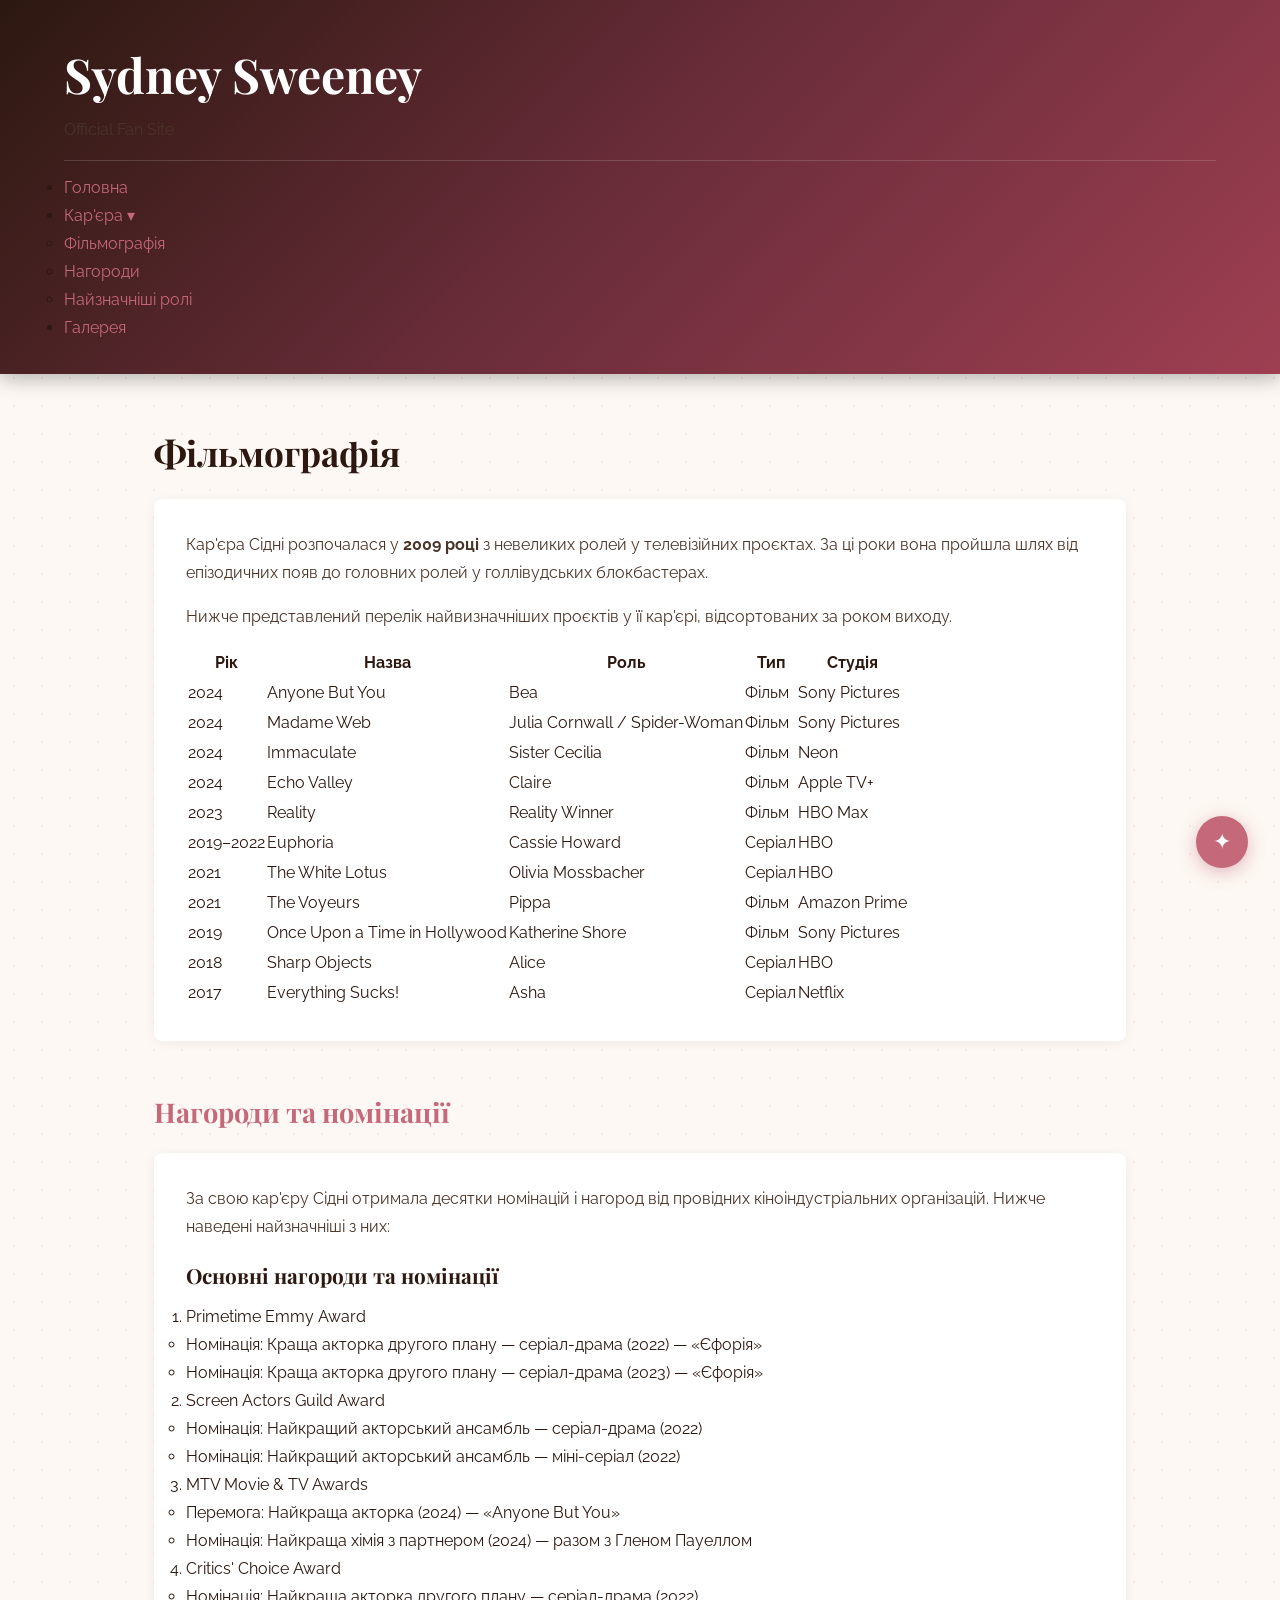
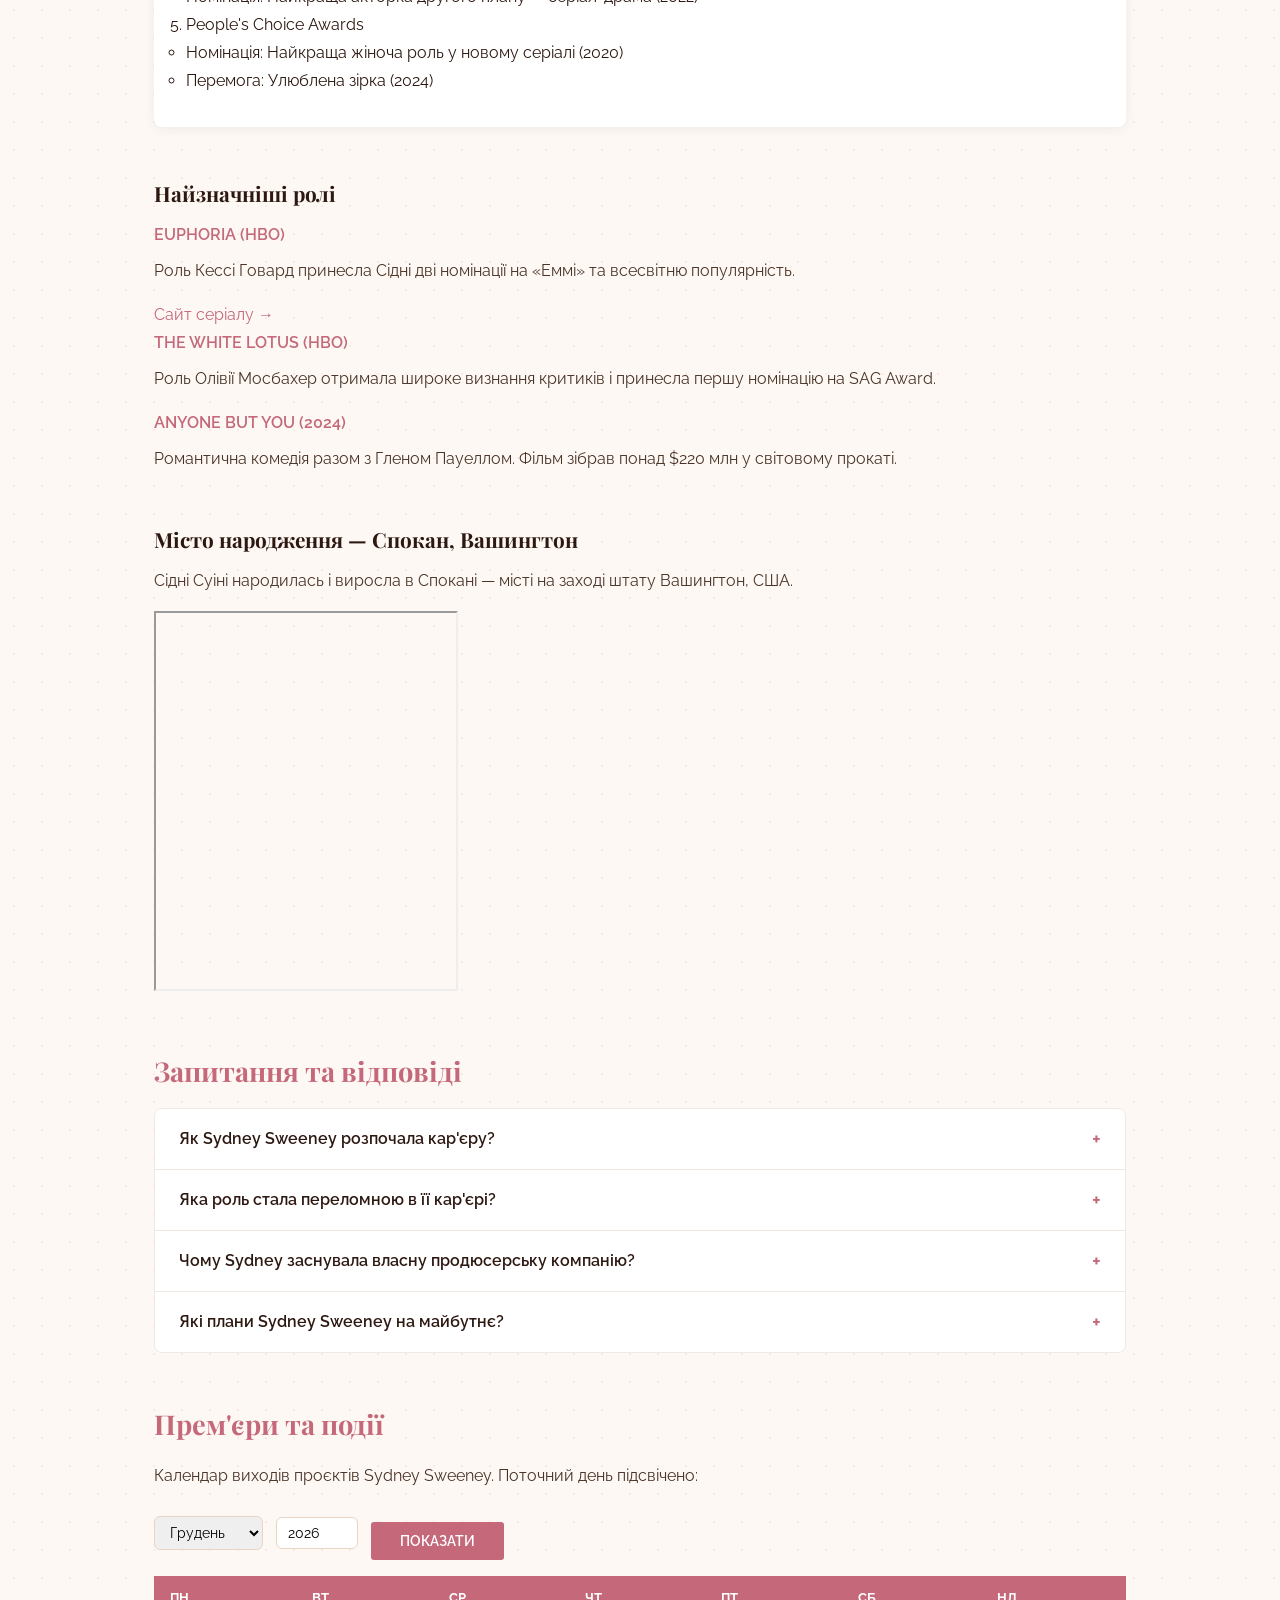
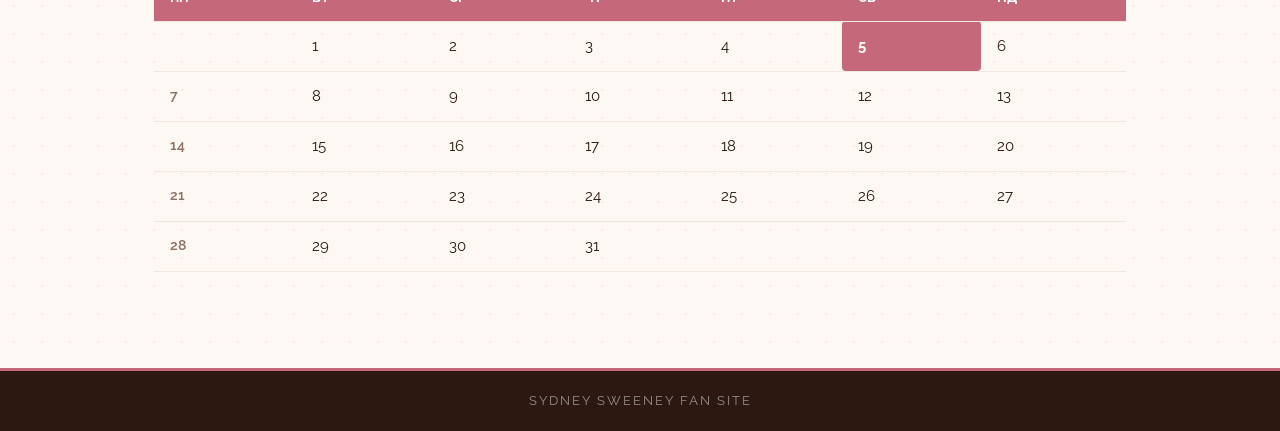
==== commit 59e29273: "Add lab3 JS features integrated into fan site Co-Authored-By: Claude Sonnet 4.6 <noreply@anthropic.c" ====
--- a/career.html
+++ b/career.html
@@ -11,45 +11,32 @@
 <header>
     <div>
         <h1>Sydney Sweeney</h1>
-        <p class="header__subtitle">Official Fan Site</p>
+        <p class="header-subtitle">Official Fan Site</p>
     </div>
     <nav>
-        <input type="checkbox" id="nav-toggle" class="nav__toggle">
-        <label for="nav-toggle" class="nav__burger" aria-label="Меню">
-            <span></span><span></span><span></span>
-        </label>
-        <ul class="nav__list">
-            <li class="nav__item"><a href="index.html" class="nav__link">Головна</a></li>
-            <li class="nav__item nav__item--dropdown">
-                <a href="career.html" class="nav__link nav__link--active">Кар'єра ▾</a>
-                <ul class="nav__dropdown">
+        <ul class="nav-list">
+            <li><a href="index.html">Головна</a></li>
+            <li class="dropdown">
+                <a href="career.html" class="active">Кар'єра ▾</a>
+                <ul class="dropdown-menu">
                     <li><a href="#filmography">Фільмографія</a></li>
                     <li><a href="#awards">Нагороди</a></li>
                     <li><a href="#roles">Найзначніші ролі</a></li>
                 </ul>
             </li>
-            <li class="nav__item"><a href="gallery.html" class="nav__link">Галерея</a></li>
-            <li class="nav__item"><a href="layout.html" class="nav__link">Хронологія</a></li>
-            <li class="nav__item"><a href="extras.html" class="nav__link">Цікаве</a></li>
+            <li><a href="gallery.html">Галерея</a></li>
         </ul>
     </nav>
 </header>
 
 <main>
-
-    <nav aria-label="Хлібні крихти">
-        <ol class="breadcrumbs">
-            <li class="breadcrumbs__item"><a href="index.html" class="breadcrumbs__link">Головна</a></li>
-            <li class="breadcrumbs__item breadcrumbs__item--current" aria-current="page">Кар'єра</li>
-        </ol>
-    </nav>
 
     <section id="filmography">
         <h2>Фільмографія</h2>
         <article>
             <p>Кар'єра Сідні розпочалася у <strong>2009 році</strong> з невеликих ролей у телевізійних проєктах. За ці роки вона пройшла шлях від епізодичних появ до головних ролей у голлівудських блокбастерах.</p>
             <p>Нижче представлений перелік найвизначніших проєктів у її кар'єрі, відсортованих за роком виходу.</p>
-            <table class="filmography__table">
+            <table class="filmography-table">
                 <thead>
                     <tr>
                         <th>Рік</th>
@@ -76,41 +63,12 @@
         </article>
     </section>
 
-    <section id="stats">
-        <h3>Вплив та статистика</h3>
-        <article>
-            <p>Sydney Sweeney — одна з найвпливовіших молодих акторок сучасного Голлівуду. Ось деякі ключові показники її кар'єри:</p>
-            <div style="margin-top: 1.5rem;">
-                <div class="progress-group">
-                    <div class="progress-group__label">Впізнаваність у глядачів</div>
-                    <div class="progress"><div class="progress__bar" style="width:94%;" data-label="94%"></div></div>
-                </div>
-                <div class="progress-group">
-                    <div class="progress-group__label">Касові збори фільмів (відносно бюджету)</div>
-                    <div class="progress"><div class="progress__bar" style="width:78%;" data-label="78%"></div></div>
-                </div>
-                <div class="progress-group">
-                    <div class="progress-group__label">Рейтинг критиків (Rotten Tomatoes, середній)</div>
-                    <div class="progress"><div class="progress__bar" style="width:71%;" data-label="71%"></div></div>
-                </div>
-                <div class="progress-group">
-                    <div class="progress-group__label">Присутність у соціальних мережах</div>
-                    <div class="progress"><div class="progress__bar" style="width:89%;" data-label="89%"></div></div>
-                </div>
-                <div class="progress-group">
-                    <div class="progress-group__label">Нагороди та номінації (відносно peers)</div>
-                    <div class="progress"><div class="progress__bar" style="width:82%;" data-label="82%"></div></div>
-                </div>
-            </div>
-        </article>
-    </section>
-
     <section id="awards">
         <h3>Нагороди та номінації</h3>
         <article>
             <p>За свою кар'єру Сідні отримала десятки номінацій і нагород від провідних кіноіндустріальних організацій. Нижче наведені найзначніші з них:</p>
             <h4>Основні нагороди та номінації</h4>
-            <ol class="awards__list">
+            <ol class="awards-list">
                 <li>
                     Primetime Emmy Award
                     <ul>
@@ -151,17 +109,17 @@
 
     <section id="roles">
         <h4>Найзначніші ролі</h4>
-        <div class="roles__grid">
-            <div class="roles__card roles__card--euphoria">
+        <div class="roles-grid">
+            <div class="role-card" id="euphoria-card">
                 <h5>Euphoria (HBO)</h5>
                 <p>Роль Кессі Говард принесла Сідні дві номінації на «Еммі» та всесвітню популярність.</p>
                 <a href="https://www.hbo.com/euphoria" target="_blank">Сайт серіалу →</a>
             </div>
-            <div class="roles__card">
+            <div class="role-card">
                 <h5>The White Lotus (HBO)</h5>
                 <p>Роль Олівії Мосбахер отримала широке визнання критиків і принесла першу номінацію на SAG Award.</p>
             </div>
-            <div class="roles__card">
+            <div class="role-card">
                 <h5>Anyone But You (2024)</h5>
                 <p>Романтична комедія разом з Гленом Пауеллом. Фільм зібрав понад $220 млн у світовому прокаті.</p>
             </div>
@@ -171,7 +129,7 @@
     <section id="birthplace">
         <h4>Місто народження — Спокан, Вашингтон</h4>
         <p>Сідні Суіні народилась і виросла в Спокані — місті на заході штату Вашингтон, США.</p>
-        <div class="map__wrap">
+        <div class="iframe-wrap">
             <iframe
                 src="https://www.google.com/maps/embed?pb=!1m18!1m12!1m3!1d164707.87529869272!2d-117.55391000000001!3d47.65587!2m3!1f0!2f0!3f0!3m2!1i1024!2i768!4f13.1!3m3!1m2!1s0x549e185d04f35c47%3A0xf18c34c4c6d5ec94!2sSpokane%2C%20WA%2C%20USA!5e0!3m2!1suk!2sua!4v1712000000000!5m2!1suk!2sua"
                 height="380"
@@ -233,6 +191,22 @@
         </div>
     </section>
 
+    <section id="premieres">
+        <h3>Прем'єри та події</h3>
+        <p>Календар виходів проєктів Sydney Sweeney. Поточний день підсвічено:</p>
+        <div style="display:flex;gap:.8rem;align-items:center;flex-wrap:wrap;margin:.8rem 0 1rem;">
+            <select id="cal-month" style="border:1.5px solid #e8d5c4;border-radius:6px;padding:.4rem .7rem;font-family:inherit;font-size:.9rem;">
+                <option value="1">Січень</option><option value="2">Лютий</option><option value="3">Березень</option>
+                <option value="4">Квітень</option><option value="5">Травень</option><option value="6">Червень</option>
+                <option value="7">Липень</option><option value="8">Серпень</option><option value="9">Вересень</option>
+                <option value="10">Жовтень</option><option value="11">Листопад</option><option value="12">Грудень</option>
+            </select>
+            <input id="cal-year" type="number" value="2026" min="2020" max="2030" style="border:1.5px solid #e8d5c4;border-radius:6px;padding:.4rem .7rem;font-family:inherit;font-size:.9rem;width:82px">
+            <button class="btn" onclick="showCalendar()">Показати</button>
+        </div>
+        <div id="cal-output" style="overflow-x:auto;"></div>
+    </section>
+
 </main>
 
 <footer>
@@ -241,5 +215,38 @@
 
 <div class="fixed-badge" title="До гори сторінки" onclick="window.scrollTo({top:0,behavior:'smooth'})">✦</div>
 
+<script>
+(function() {
+    var now = new Date();
+    document.getElementById('cal-month').value = now.getMonth() + 1;
+    document.getElementById('cal-year').value = now.getFullYear();
+    showCalendar();
+}());
+
+function showCalendar() {
+    var month = parseInt(document.getElementById('cal-month').value);
+    var year = parseInt(document.getElementById('cal-year').value);
+    var firstDay = new Date(year, month - 1, 1).getDay();
+    firstDay = firstDay === 0 ? 6 : firstDay - 1;
+    var daysInMonth = new Date(year, month, 0).getDate();
+    var today = new Date();
+    var dayNames = ['Пн', 'Вт', 'Ср', 'Чт', 'Пт', 'Сб', 'Нд'];
+    var html = '<table class="facts__table" style="min-width:280px"><thead><tr>';
+    for (var d = 0; d < 7; d++) html += '<th>' + dayNames[d] + '</th>';
+    html += '</tr></thead><tbody><tr>';
+    for (var e = 0; e < firstDay; e++) html += '<td></td>';
+    var col = firstDay;
+    for (var day = 1; day <= daysInMonth; day++) {
+        if (col === 7) { html += '</tr><tr>'; col = 0; }
+        var isToday = day === today.getDate() && month - 1 === today.getMonth() && year === today.getFullYear();
+        html += '<td' + (isToday ? ' style="background:var(--rose);color:#fff;border-radius:4px;font-weight:700"' : '') + '>' + day + '</td>';
+        col++;
+    }
+    while (col > 0 && col < 7) { html += '<td></td>'; col++; }
+    html += '</tr></tbody></table>';
+    document.getElementById('cal-output').innerHTML = html;
+}
+</script>
+
 </body>
 </html>
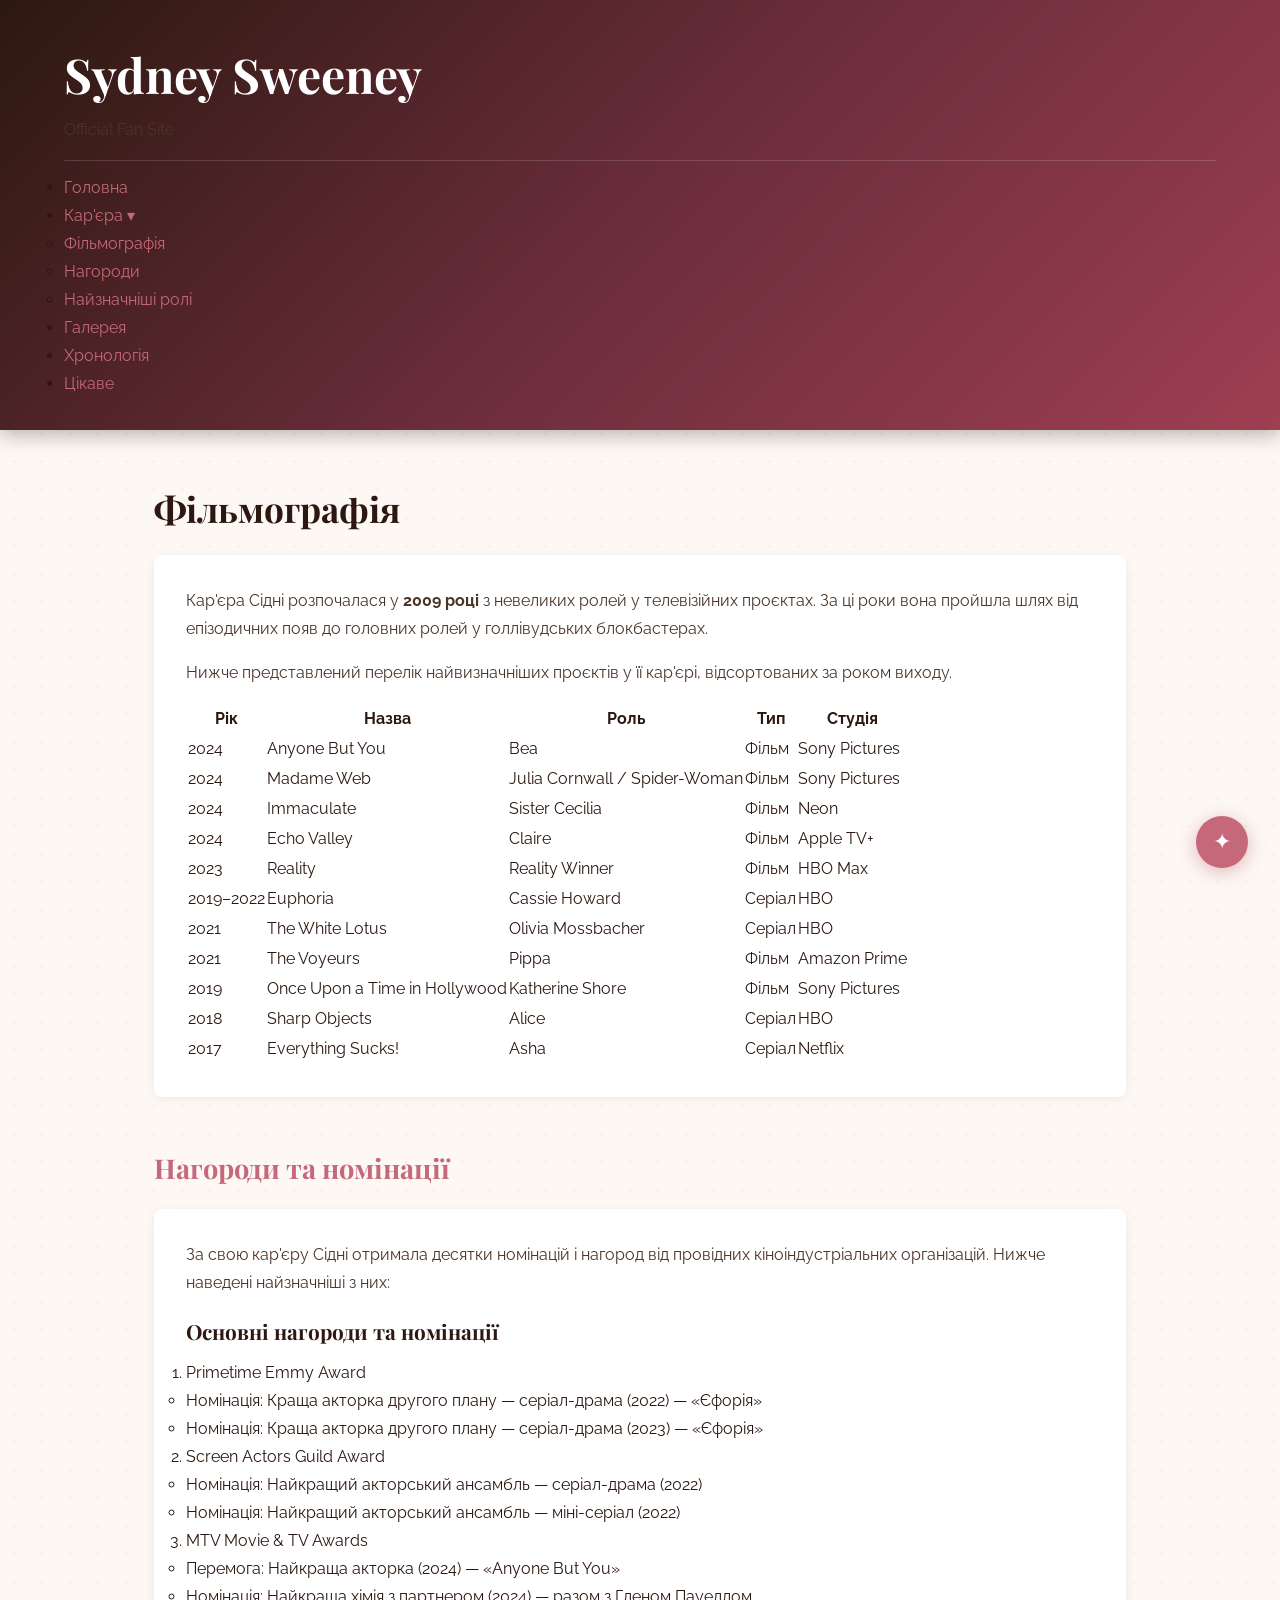
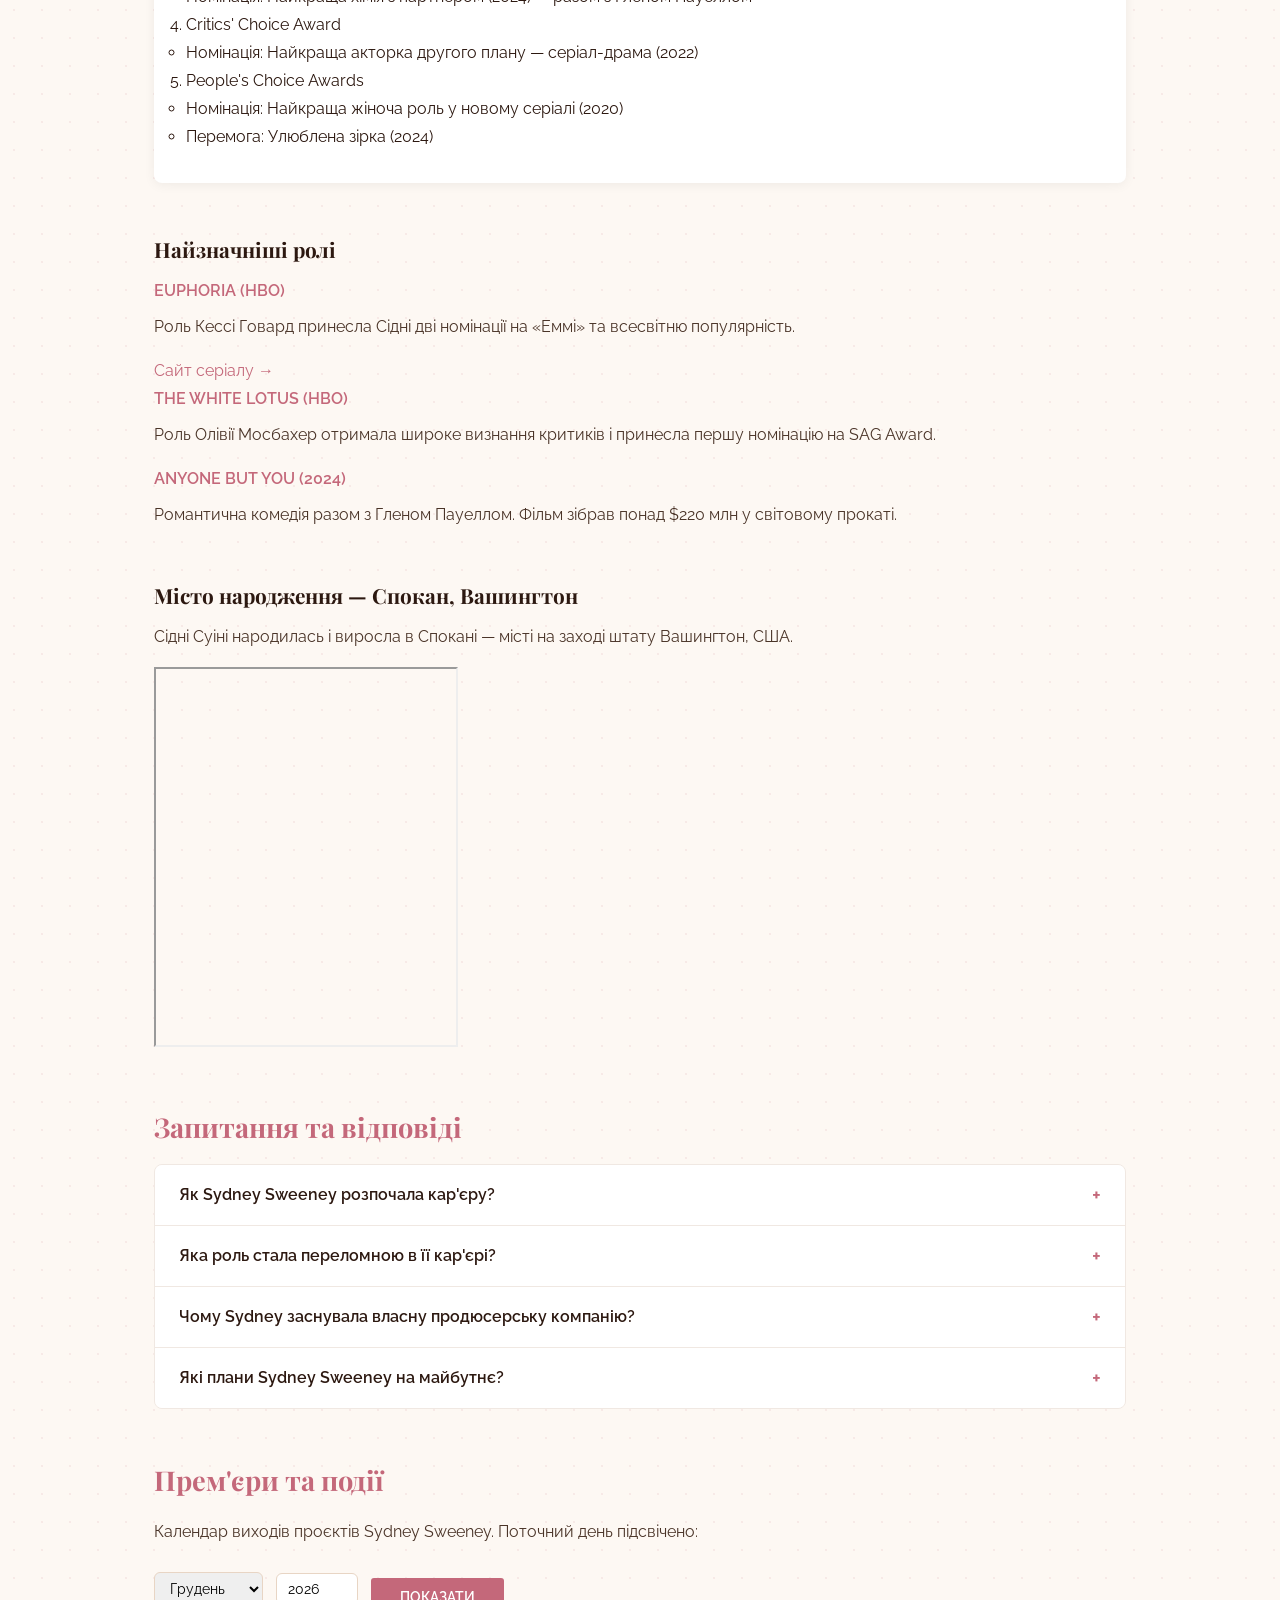
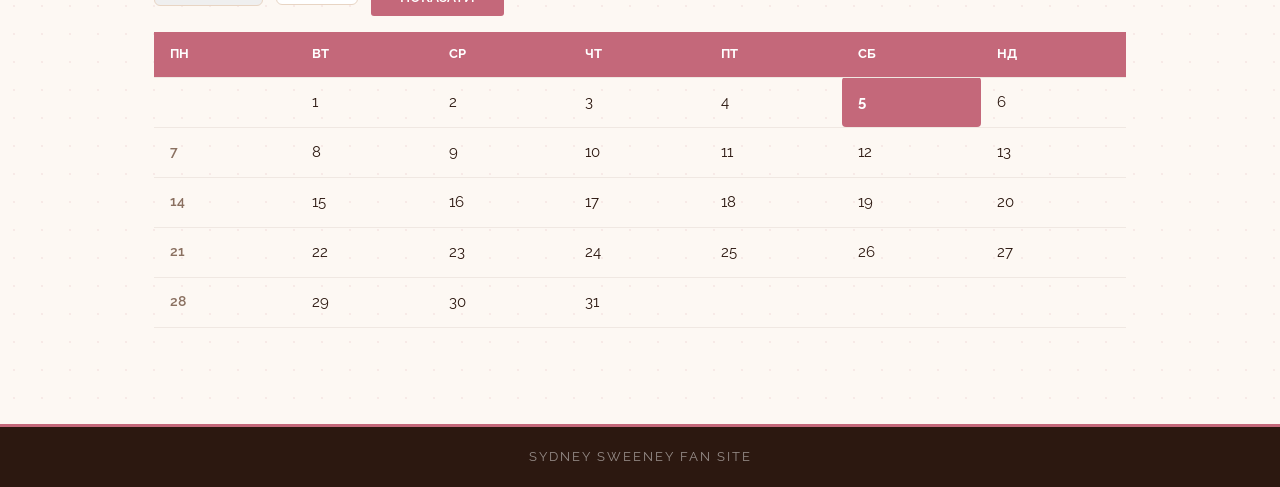
==== commit eb3a2fa5: "Fix nav classes and add missing links on all pages Co-Authored-By: Claude Sonnet 4.6 <noreply@anthro" ====
--- a/career.html
+++ b/career.html
@@ -25,6 +25,8 @@
                 </ul>
             </li>
             <li><a href="gallery.html">Галерея</a></li>
+            <li><a href="layout.html">Хронологія</a></li>
+            <li><a href="extras.html">Цікаве</a></li>
         </ul>
     </nav>
 </header>
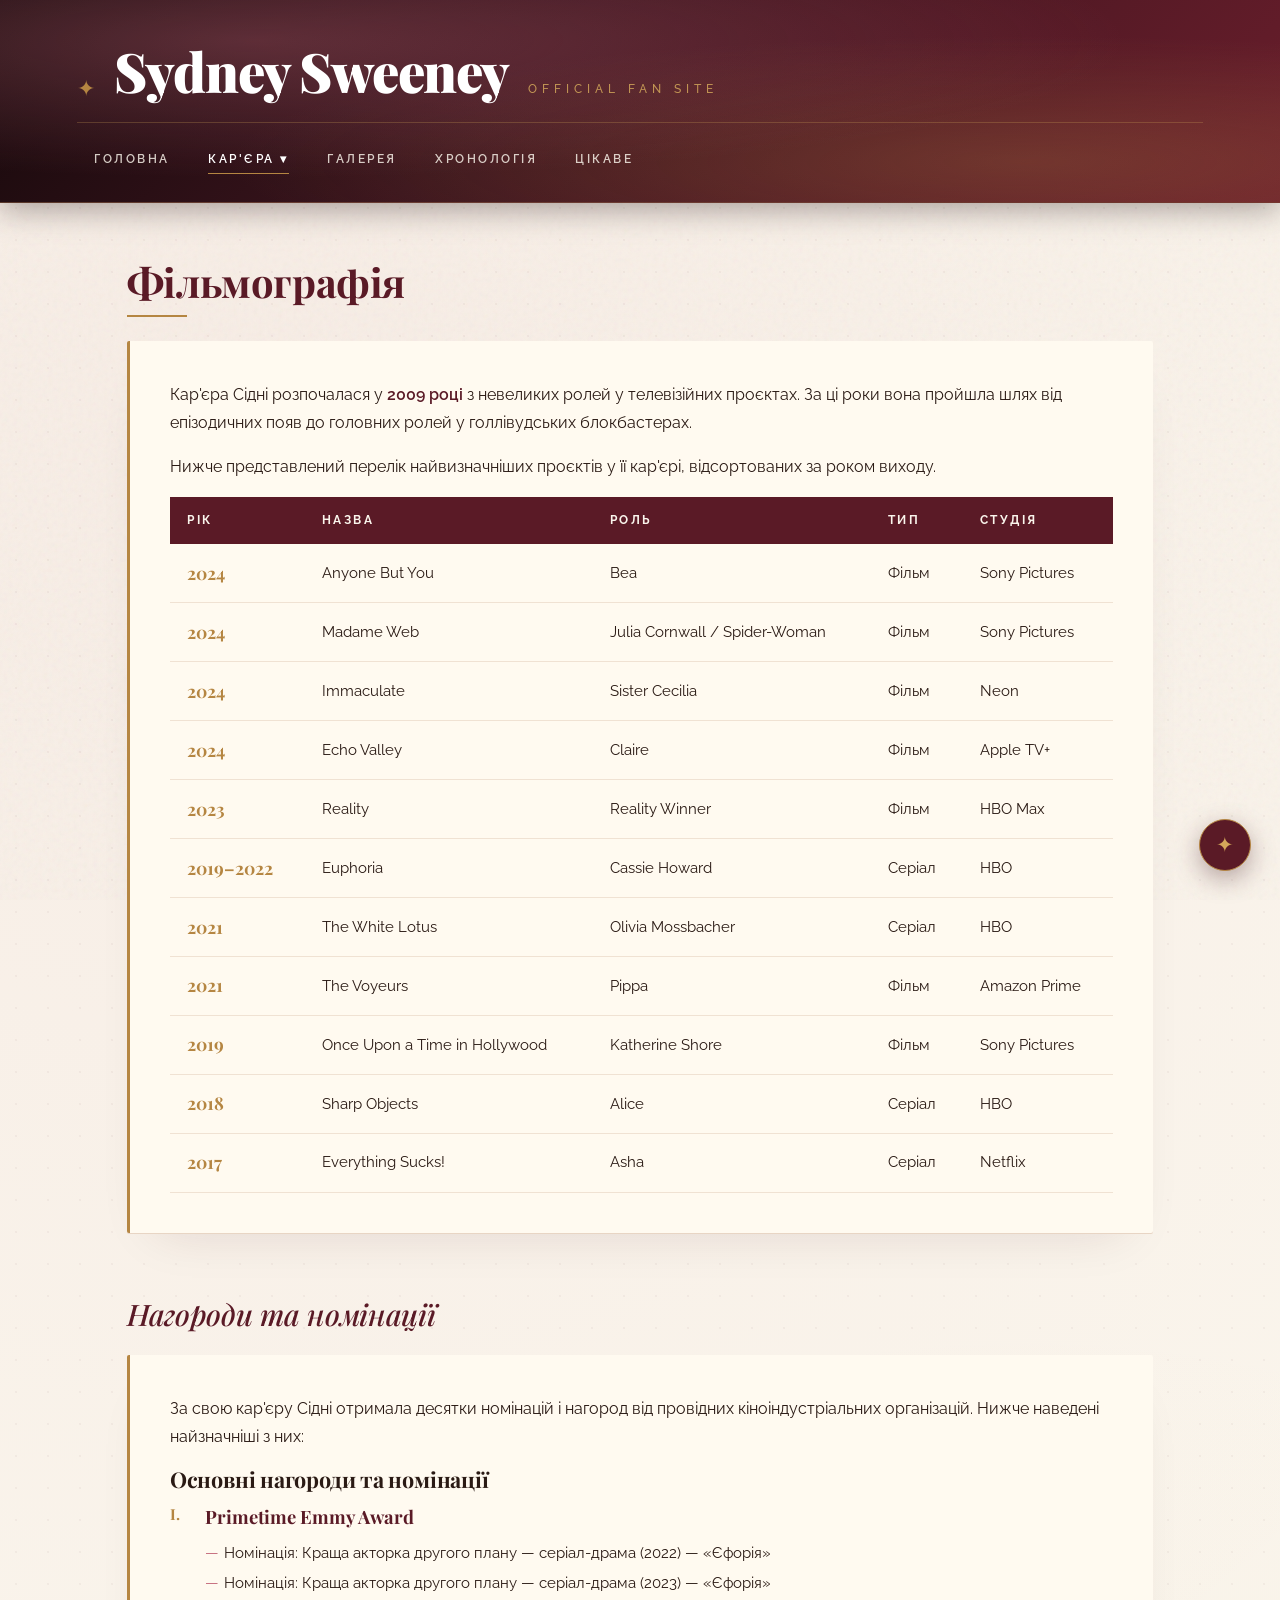
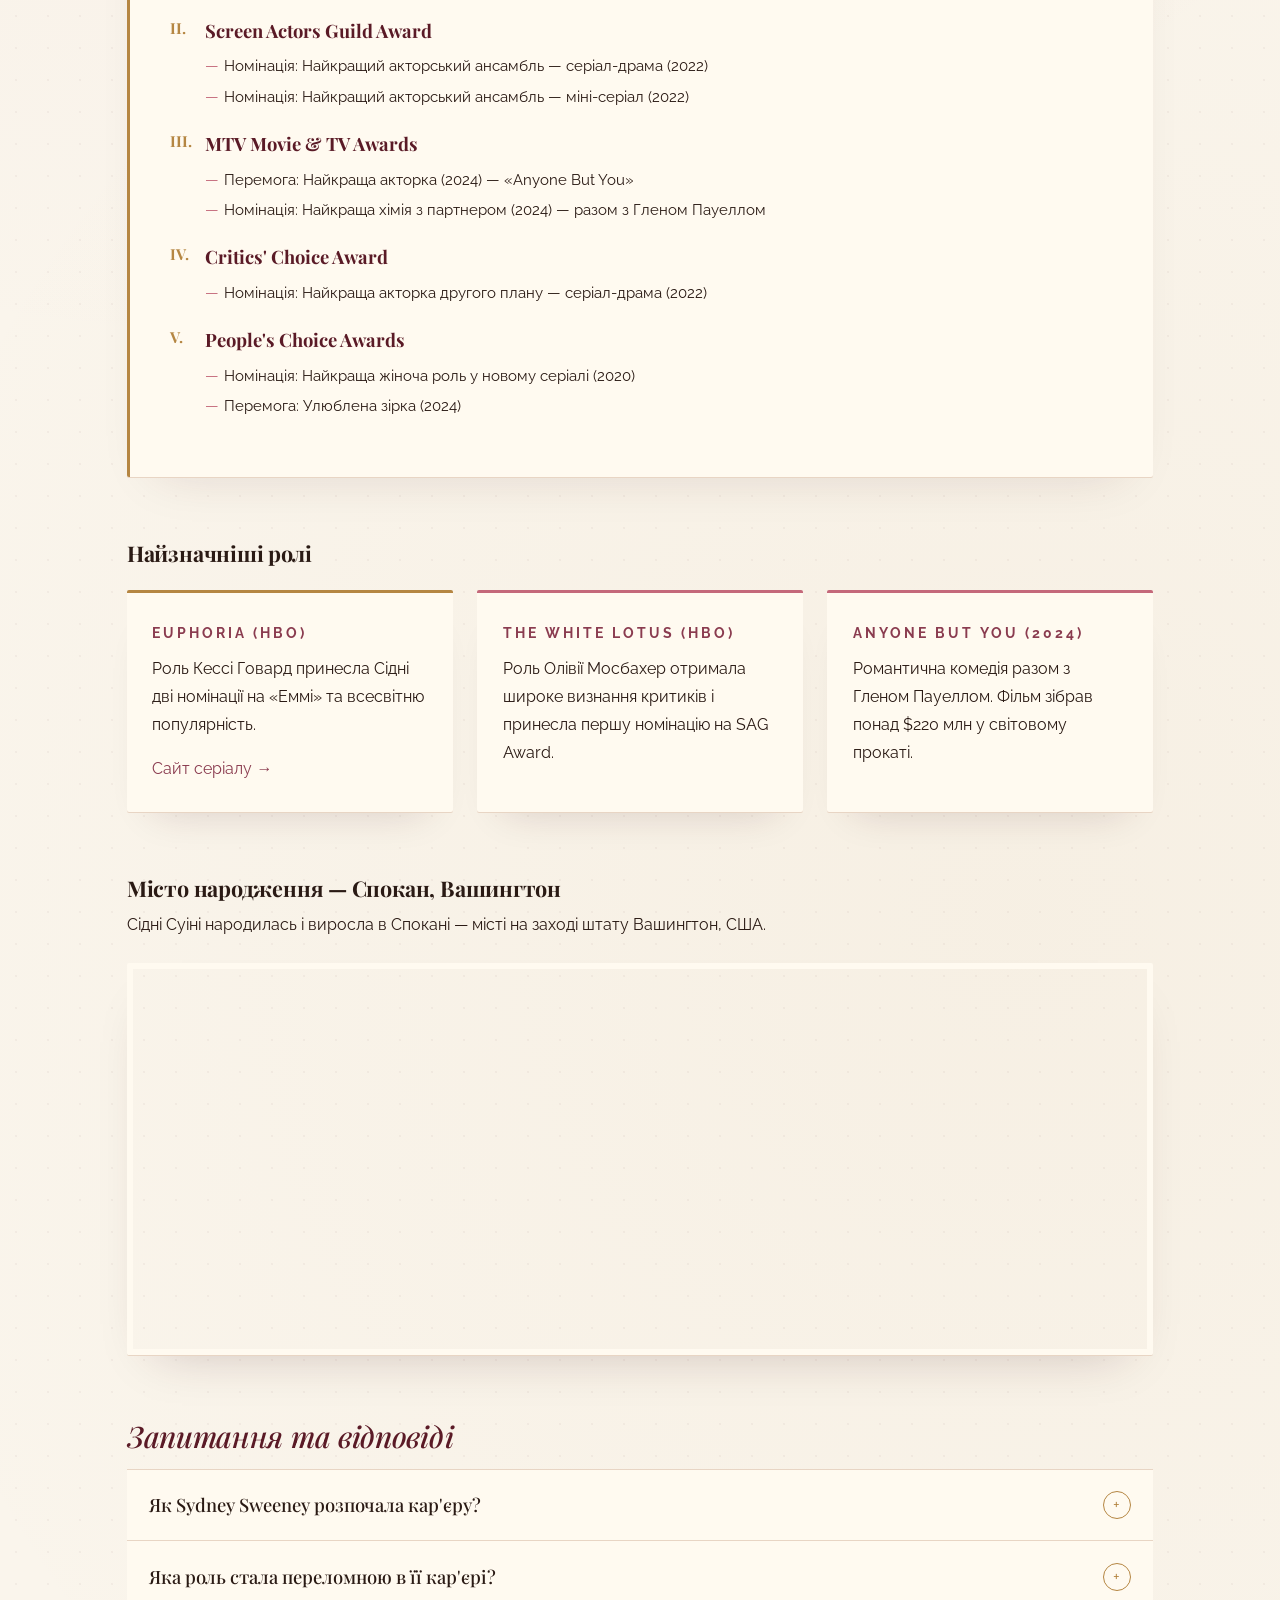
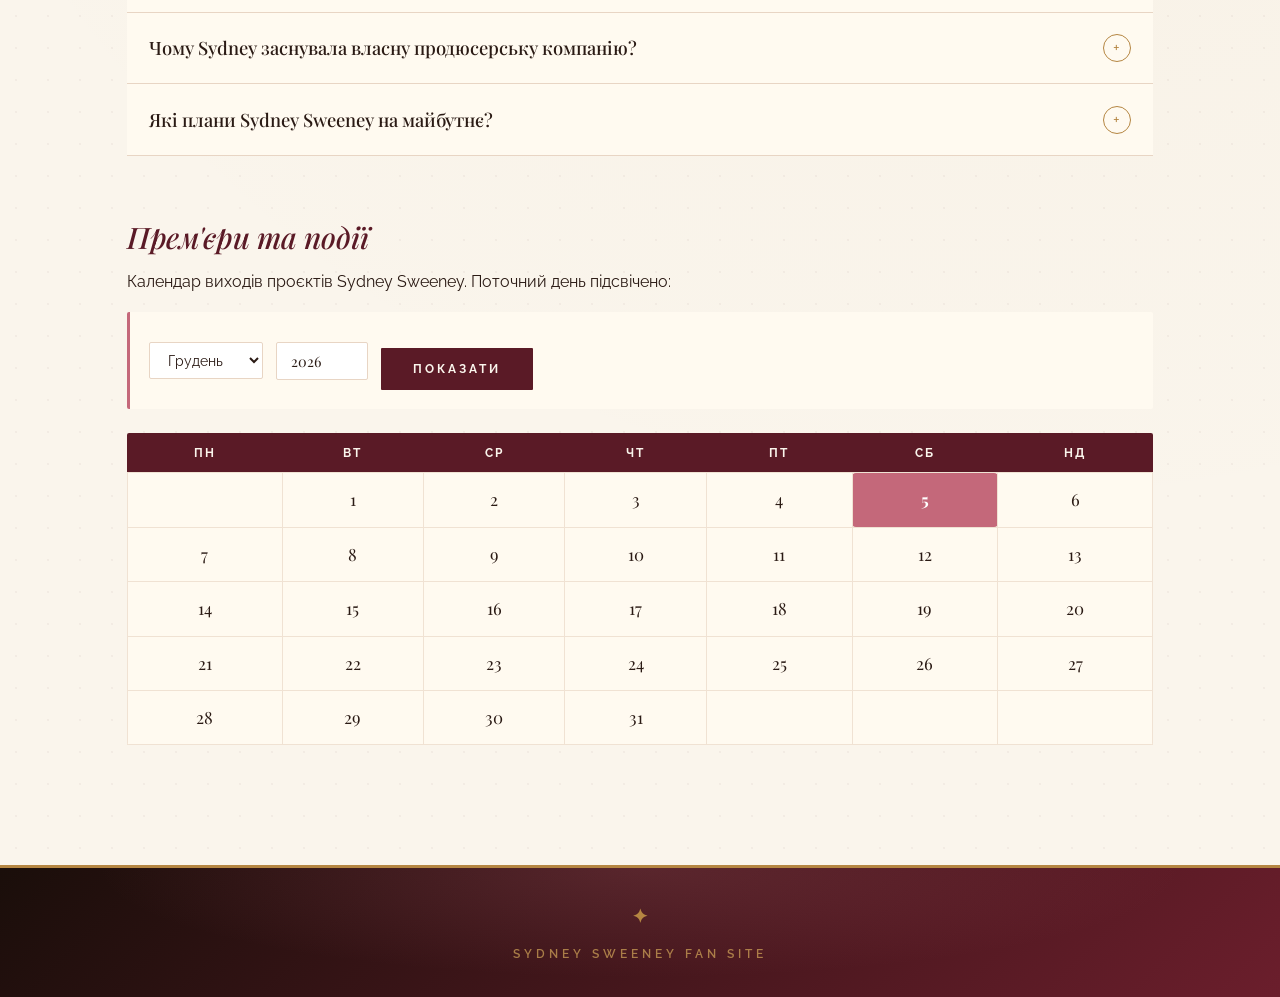
==== commit ee636752: "Editorial magazine redesign: refined typography, missing component styles - Add all missing CSS: bre" ====
--- a/career.html
+++ b/career.html
@@ -196,17 +196,17 @@
     <section id="premieres">
         <h3>Прем'єри та події</h3>
         <p>Календар виходів проєктів Sydney Sweeney. Поточний день підсвічено:</p>
-        <div style="display:flex;gap:.8rem;align-items:center;flex-wrap:wrap;margin:.8rem 0 1rem;">
-            <select id="cal-month" style="border:1.5px solid #e8d5c4;border-radius:6px;padding:.4rem .7rem;font-family:inherit;font-size:.9rem;">
+        <div class="calendar-controls">
+            <select id="cal-month" class="cal-input">
                 <option value="1">Січень</option><option value="2">Лютий</option><option value="3">Березень</option>
                 <option value="4">Квітень</option><option value="5">Травень</option><option value="6">Червень</option>
                 <option value="7">Липень</option><option value="8">Серпень</option><option value="9">Вересень</option>
                 <option value="10">Жовтень</option><option value="11">Листопад</option><option value="12">Грудень</option>
             </select>
-            <input id="cal-year" type="number" value="2026" min="2020" max="2030" style="border:1.5px solid #e8d5c4;border-radius:6px;padding:.4rem .7rem;font-family:inherit;font-size:.9rem;width:82px">
+            <input id="cal-year" type="number" value="2026" min="2020" max="2030" class="cal-input cal-input--year">
             <button class="btn" onclick="showCalendar()">Показати</button>
         </div>
-        <div id="cal-output" style="overflow-x:auto;"></div>
+        <div id="cal-output" class="cal-output"></div>
     </section>
 
 </main>
--- a/style.css
+++ b/style.css
@@ -1,409 +1,938 @@
-@import url('https://fonts.googleapis.com/css2?family=Playfair+Display:wght@700;900&family=Raleway:wght@400;600&display=swap');
+@import url('https://fonts.googleapis.com/css2?family=Playfair+Display:ital,wght@0,500;0,700;0,900;1,500;1,700&family=Cormorant+Garamond:ital,wght@0,400;0,500;0,600;1,400&family=Raleway:wght@300;400;500;600;700&display=swap');
+
 :root {
     --rose: #c4687a;
-    --dark: #2c1810;
-    --cream: #fdf8f3;
-    --gold: #c8905a;
-    --light: #f5dde2;
+    --rose-deep: #8a3b4f;
+    --wine: #5a1a26;
+    --burgundy: #6b1e2c;
+    --dark: #1a0e0a;
+    --ink: #2a1a14;
+    --cream: #faf5ec;
+    --cream-warm: #f5ecdc;
+    --paper: #fffaf0;
+    --gold: #b58642;
+    --gold-light: #d4a85a;
+    --light: #f3d9de;
     --muted: #8a7060;
-}
-
-* { margin: 0; padding: 0; box-sizing: border-box; }
+    --hairline: #e8d5c4;
+    --hairline-soft: #f0e2d3;
+}
+
+* {
+    margin: 0;
+    padding: 0;
+    box-sizing: border-box;
+}
+
+html {
+    scroll-behavior: smooth;
+}
 
 body {
     font-family: 'Raleway', sans-serif;
     font-size: 16px;
     background: var(--cream);
-    background-image: radial-gradient(circle, rgba(196,104,122,.1) 1px, transparent 1px);
-    background-size: 28px 28px;
-    color: var(--dark);
+    background-image:
+        radial-gradient(circle at 20% 10%, rgba(196, 104, 122, 0.06) 0, transparent 40%),
+        radial-gradient(circle at 80% 60%, rgba(181, 134, 66, 0.05) 0, transparent 45%),
+        radial-gradient(circle, rgba(106, 50, 60, 0.05) 1px, transparent 1px);
+    background-size: 100% 100%, 100% 100%, 32px 32px;
+    color: var(--ink);
     line-height: 1.75;
-}
-a { color: var(--rose); text-decoration: none; }
-a:hover { text-decoration: underline; }
-p { margin-bottom: 1rem; color: #4a3428; }
-img { max-width: 100%; display: block; }
-section { margin-bottom: 3rem; }
-h1 { font-family: 'Playfair Display', serif; font-size: 3rem; color: #fff; }
-h2 { font-family: 'Playfair Display', serif; font-size: 2.2rem; margin-bottom: 1rem; }
-h3 { font-family: 'Playfair Display', serif; font-size: 1.7rem; color: var(--rose); margin-bottom: .8rem; }
-h4 { font-family: 'Playfair Display', serif; font-size: 1.3rem; margin-bottom: .6rem; }
-h5 { font-size: 1rem; font-weight: 600; color: var(--rose); text-transform: uppercase; margin-bottom: .5rem; }
-h6 { font-size: .85rem; color: var(--muted); text-transform: uppercase; letter-spacing: 2px; margin-bottom: .4rem; }
+    font-weight: 400;
+    overflow-x: hidden;
+}
+
+body::before {
+    content: '';
+    position: fixed;
+    inset: 0;
+    pointer-events: none;
+    background-image: url("data:image/svg+xml,%3Csvg viewBox='0 0 200 200' xmlns='http://www.w3.org/2000/svg'%3E%3Cfilter id='n'%3E%3CfeTurbulence type='fractalNoise' baseFrequency='.9' numOctaves='2' stitchTiles='stitch'/%3E%3C/filter%3E%3Crect width='100%25' height='100%25' filter='url(%23n)' opacity='.35'/%3E%3C/svg%3E");
+    opacity: .15;
+    mix-blend-mode: multiply;
+    z-index: 1;
+}
+
+main, header, footer {
+    position: relative;
+    z-index: 2;
+}
+
+::selection {
+    background: var(--wine);
+    color: var(--cream);
+}
+
+a {
+    color: var(--rose-deep);
+    text-decoration: none;
+    transition: color .25s ease;
+}
+
+a:hover {
+    color: var(--wine);
+    text-decoration: underline;
+    text-decoration-thickness: 1px;
+    text-underline-offset: 3px;
+}
+
+p {
+    margin-bottom: 1rem;
+    color: var(--ink);
+}
+
+strong { color: var(--wine); font-weight: 600; }
+em { font-style: italic; color: var(--burgundy); }
+
+img {
+    max-width: 100%;
+    display: block;
+}
+
+section {
+    margin-bottom: 4rem;
+}
+
+h1, h2, h3, h4 {
+    font-family: 'Playfair Display', serif;
+    font-weight: 700;
+    letter-spacing: -.01em;
+    line-height: 1.15;
+    color: var(--ink);
+}
+
+h1 {
+    font-size: 3.4rem;
+    color: #fff;
+    font-weight: 900;
+    letter-spacing: -.02em;
+}
+
+h2 {
+    font-size: 2.5rem;
+    margin-bottom: 1rem;
+    color: var(--wine);
+}
+
+h2::after {
+    content: '';
+    display: block;
+    width: 60px;
+    height: 2px;
+    background: var(--gold);
+    margin-top: .6rem;
+}
+
+h3 {
+    font-size: 1.85rem;
+    color: var(--wine);
+    margin-bottom: .9rem;
+    font-style: italic;
+    font-weight: 500;
+}
+
+h4 {
+    font-size: 1.35rem;
+    margin-bottom: .6rem;
+    color: var(--ink);
+}
+
+h5 {
+    font-family: 'Raleway', sans-serif;
+    font-size: .85rem;
+    font-weight: 700;
+    color: var(--rose-deep);
+    text-transform: uppercase;
+    letter-spacing: 3px;
+    margin-bottom: .6rem;
+}
+
+h6 {
+    font-family: 'Raleway', sans-serif;
+    font-size: .75rem;
+    color: var(--muted);
+    text-transform: uppercase;
+    letter-spacing: 4px;
+    margin-bottom: .5rem;
+    font-weight: 600;
+}
 
 header {
-    background: linear-gradient(135deg, #2c1810, #6b2d3a, #9e3f52);
-    padding: 2rem 5%;
+    background:
+        radial-gradient(ellipse at 20% 20%, rgba(196, 104, 122, .35), transparent 60%),
+        radial-gradient(ellipse at 80% 80%, rgba(181, 134, 66, .25), transparent 55%),
+        linear-gradient(135deg, #14080a 0%, #3a141d 40%, #6b1e2c 100%);
+    padding: 2.5rem 6% 1.4rem;
     position: sticky;
     top: 0;
     z-index: 100;
-    box-shadow: 0 4px 20px rgba(0,0,0,.3);
-}
-.header__subtitle {
-    font-size: .8rem;
-    letter-spacing: 4px;
-    text-transform: uppercase;
-    color: rgba(255,255,255,.6);
+    box-shadow: 0 6px 30px rgba(20, 8, 10, .35);
+    border-bottom: 1px solid rgba(181, 134, 66, .25);
+}
+
+header > div:first-child {
+    display: flex;
+    align-items: baseline;
+    gap: 1.2rem;
+    flex-wrap: wrap;
+}
+
+header > div:first-child::before {
+    content: '✦';
+    color: var(--gold);
+    font-size: 1.4rem;
+    line-height: 1;
+    transform: translateY(.2rem);
+}
+
+.header-subtitle {
+    font-size: .72rem;
+    letter-spacing: 5px;
+    text-transform: uppercase;
+    color: rgba(212, 168, 90, .85);
+    font-weight: 500;
+    margin: 0;
 }
 
 nav {
-    border-top: 1px solid rgba(255,255,255,.15);
-    padding-top: .8rem;
-    margin-top: .8rem;
+    border-top: 1px solid rgba(212, 168, 90, .25);
+    padding-top: 1rem;
+    margin-top: 1.2rem;
+}
+
+.nav-list {
+    list-style: none;
+    display: flex;
+    gap: .2rem;
+    flex-wrap: wrap;
+    align-items: center;
+}
+
+.nav-list > li {
     position: relative;
-}
-
-.nav__toggle { display: none; }
-
-.nav__burger {
-    display: none;
-    flex-direction: column;
-    gap: 5px;
-    cursor: pointer;
-    padding: 6px;
-    border-radius: 4px;
-    margin-left: auto;
-}
-.nav__burger span {
+    list-style: none;
+}
+
+.nav-list > li > a {
+    color: rgba(250, 245, 236, .82);
+    font-size: .78rem;
+    font-weight: 600;
+    text-transform: uppercase;
+    letter-spacing: 2.5px;
+    padding: .6rem 1.1rem;
     display: block;
-    width: 24px;
-    height: 2px;
-    background: rgba(255,255,255,.85);
-    border-radius: 2px;
-    transition: transform .3s, opacity .3s;
-}
-
-.nav__list { list-style: none; display: flex; gap: .5rem; }
-.nav__item { position: relative; }
-
-.nav__link {
-    color: rgba(255,255,255,.85);
-    font-size: .85rem;
-    font-weight: 600;
-    text-transform: uppercase;
-    letter-spacing: 1px;
-    padding: .5rem 1rem;
-    border-radius: 3px;
-    display: block;
-}
-.nav__link:hover,
-.nav__link--active {
-    background: rgba(255,255,255,.12);
+    position: relative;
+    transition: color .3s;
+}
+
+.nav-list > li > a::after {
+    content: '';
+    position: absolute;
+    left: 1.1rem;
+    right: 1.1rem;
+    bottom: .35rem;
+    height: 1px;
+    background: var(--gold);
+    transform: scaleX(0);
+    transform-origin: left;
+    transition: transform .35s ease;
+}
+
+.nav-list > li > a:hover,
+.nav-list > li > a.active {
     color: #fff;
     text-decoration: none;
-}
-
-.nav__dropdown {
+    background: transparent;
+}
+
+.nav-list > li > a:hover::after,
+.nav-list > li > a.active::after {
+    transform: scaleX(1);
+}
+
+.dropdown-menu {
     display: none;
     position: absolute;
     top: 100%;
     left: 0;
-    background: var(--dark);
+    background: var(--ink);
     list-style: none;
-    min-width: 190px;
-    padding: .4rem 0;
-    border-radius: 4px;
-    box-shadow: 0 8px 24px rgba(0,0,0,.4);
+    min-width: 210px;
+    padding: .5rem 0;
+    border-radius: 2px;
+    box-shadow: 0 12px 32px rgba(0, 0, 0, .5);
+    border-top: 2px solid var(--gold);
     z-index: 200;
 }
-.nav__item--dropdown:hover .nav__dropdown { display: block; }
-.nav__dropdown li a {
+
+.dropdown:hover .dropdown-menu {
     display: block;
-    padding: .5rem 1rem;
-    color: rgba(255,255,255,.8);
-    font-size: .85rem;
-}
-.nav__dropdown li a:hover { background: rgba(255,255,255,.08); text-decoration: none; }
-
-main { max-width: 1100px; margin: 0 auto; padding: 3rem 5%; }
-
-.hero__content {
+    animation: fadeDown .25s ease both;
+}
+
+.dropdown-menu li {
+    list-style: none;
+}
+
+.dropdown-menu li a {
+    display: block;
+    padding: .55rem 1.2rem;
+    color: rgba(250, 245, 236, .78);
+    font-size: .78rem;
+    letter-spacing: 2px;
+    text-transform: uppercase;
+}
+
+.dropdown-menu li a:hover {
+    background: rgba(212, 168, 90, .12);
+    color: var(--gold-light);
+    text-decoration: none;
+}
+
+@keyframes fadeDown {
+    from { opacity: 0; transform: translateY(-8px); }
+    to { opacity: 1; transform: translateY(0); }
+}
+
+main {
+    max-width: 1180px;
+    margin: 0 auto;
+    padding: 3.5rem 6%;
+}
+
+main > section:first-child,
+main > div:first-child,
+main > nav:first-child {
+    animation: riseIn .8s ease both;
+}
+main > section:nth-child(2)  { animation: riseIn .8s .08s ease both; }
+main > section:nth-child(3)  { animation: riseIn .8s .16s ease both; }
+main > section:nth-child(4)  { animation: riseIn .8s .24s ease both; }
+
+@keyframes riseIn {
+    from { opacity: 0; transform: translateY(20px); }
+    to   { opacity: 1; transform: translateY(0); }
+}
+
+ol.breadcrumbs,
+ul.breadcrumbs,
+.breadcrumbs {
+    list-style: none !important;
+    list-style-type: none !important;
+    display: flex;
+    flex-wrap: wrap;
+    gap: .5rem;
+    align-items: center;
+    margin: 0 0 2rem;
+    padding: 0 0 1rem;
+    font-family: 'Cormorant Garamond', serif;
+    font-style: italic;
+    font-size: 1rem;
+    border-bottom: 1px solid var(--hairline);
+    counter-reset: none;
+}
+
+.breadcrumbs__item {
+    list-style: none !important;
+    list-style-type: none !important;
+    display: flex;
+    align-items: center;
+    gap: .5rem;
+    color: var(--muted);
+}
+
+.breadcrumbs__item::marker { content: ''; }
+
+.breadcrumbs__item:not(:last-child)::after {
+    content: '·';
+    color: var(--gold);
+    font-size: 1.4rem;
+    line-height: 0;
+    margin-left: .3rem;
+}
+
+.breadcrumbs__link {
+    color: var(--burgundy);
+    letter-spacing: .03em;
+}
+
+.breadcrumbs__item--current {
+    color: var(--ink);
+    font-weight: 500;
+}
+
+.hero-content {
     display: grid;
     grid-template-columns: 320px 1fr;
-    gap: 3rem;
-    align-items: start;
-    margin-bottom: 3rem;
-}
-.hero__img {
+    gap: 3.5rem;
+    align-items: flex-start;
+    margin-bottom: 4rem;
+}
+
+.hero-img {
     width: 100%;
-    height: 440px;
-    border-radius: 8px;
+    height: 460px;
+    flex-shrink: 0;
+    border-radius: 2px;
     object-fit: cover;
     object-position: top;
-    border: 4px solid var(--cream);
-    outline: 2px solid var(--rose);
-}
-.hero__text { padding-top: .5rem; }
+    border: 6px solid var(--paper);
+    box-shadow:
+        14px 14px 0 var(--rose),
+        14px 14px 0 1px var(--wine),
+        0 30px 60px -20px rgba(60, 20, 30, .4);
+    filter: saturate(.95) contrast(1.02);
+    transition: transform .6s ease;
+}
+
+.hero-img:hover {
+    transform: translate(2px, 2px);
+}
+
+.hero-text {
+    padding-top: .5rem;
+}
+
+.hero-text h2 {
+    font-size: 3rem;
+    margin-bottom: 1.4rem;
+}
 
 .btn {
     display: inline-block;
     margin-top: 1rem;
-    padding: .7rem 1.8rem;
-    background: var(--rose);
-    color: #fff;
-    border-radius: 3px;
-    font-size: .85rem;
-    font-weight: 600;
+    margin-right: .6rem;
+    padding: .85rem 2rem;
+    background: var(--wine);
+    color: var(--cream);
+    border-radius: 1px;
+    font-size: .78rem;
+    font-weight: 700;
+    letter-spacing: 3px;
     text-transform: uppercase;
     border: none;
     cursor: pointer;
     font-family: 'Raleway', sans-serif;
-}
-.btn:hover { background: #9e3f52; text-decoration: none; color: #fff; }
+    transition: all .3s ease;
+    position: relative;
+    overflow: hidden;
+}
+
+.btn::before {
+    content: '';
+    position: absolute;
+    inset: 0;
+    background: var(--ink);
+    transform: translateY(100%);
+    transition: transform .35s ease;
+    z-index: 0;
+}
+
+.btn > * { position: relative; z-index: 1; }
+
+.btn:hover {
+    background: var(--wine);
+    text-decoration: none;
+    color: var(--gold-light);
+    box-shadow: 0 8px 20px rgba(60, 20, 30, .25);
+}
+
+.btn:hover::before {
+    transform: translateY(0);
+}
+
 .btn--outline {
     background: transparent;
-    border: 2px solid var(--rose);
-    color: var(--rose);
-    margin-left: .75rem;
-}
-.btn--outline:hover { background: var(--rose); color: #fff; }
+    color: var(--wine);
+    border: 1.5px solid var(--wine);
+    padding: calc(.85rem - 1.5px) calc(2rem - 1.5px);
+}
+
+.btn--outline::before {
+    background: var(--wine);
+}
+
+.btn--outline:hover {
+    color: var(--cream);
+}
 
 .tag {
     display: inline-block;
-    padding: .2rem .7rem;
-    background: var(--light);
-    color: #9e3f52;
-    border-radius: 20px;
-    font-size: .78rem;
+    padding: .25rem .85rem;
+    background: var(--paper);
+    color: var(--wine);
+    border-radius: 0;
+    font-size: .72rem;
     font-weight: 600;
-    margin: .2rem;
-    border: 1px solid rgba(196,104,122,.3);
+    letter-spacing: 2px;
+    text-transform: uppercase;
+    margin: .2rem .15rem 0 0;
+    border: 1px solid var(--rose);
+    font-family: 'Raleway', sans-serif;
 }
 
 article {
-    background: #fff;
-    border-radius: 8px;
-    padding: 2rem;
-    box-shadow: 0 2px 12px rgba(0,0,0,.06);
-    margin-top: 1rem;
-}
-
-.facts {
-    background: #fff;
-    border-radius: 8px;
-    padding: 2rem;
-    border-left: 5px solid var(--rose);
-    margin-bottom: 3rem;
-}
-
-.facts__table,
-.filmography__table {
+    background: var(--paper);
+    border-radius: 2px;
+    padding: 2.5rem;
+    box-shadow: 0 1px 0 var(--hairline), 0 24px 50px -30px rgba(60, 20, 30, .15);
+    margin-top: 1.5rem;
+    border-left: 3px solid var(--gold);
+}
+
+.facts-section {
+    background: var(--paper);
+    border-radius: 2px;
+    padding: 2.5rem;
+    border-left: 4px solid var(--rose);
+    margin-bottom: 4rem;
+    box-shadow: 0 24px 50px -30px rgba(60, 20, 30, .15);
+}
+
+.info-table, .filmography-table {
     width: 100%;
     border-collapse: collapse;
     font-size: .95rem;
 }
-.facts__table th, .facts__table td,
-.filmography__table th, .filmography__table td {
-    padding: .7rem 1rem;
+
+.info-table th, .info-table td,
+.filmography-table th, .filmography-table td {
+    padding: .85rem 1.1rem;
     text-align: left;
-    border-bottom: 1px solid #f0e8e2;
-}
-.facts__table th, .filmography__table th {
-    background: var(--rose);
-    color: #fff;
+    border-bottom: 1px solid var(--hairline-soft);
+}
+
+.info-table th, .filmography-table th {
+    background: var(--wine);
+    color: var(--cream);
+    font-size: .72rem;
+    text-transform: uppercase;
+    letter-spacing: 2.5px;
+    font-weight: 700;
+    border-bottom: none;
+}
+
+.info-table td:first-child {
+    font-weight: 700;
+    color: var(--rose-deep);
     font-size: .8rem;
     text-transform: uppercase;
-}
-.facts__table td:first-child {
+    letter-spacing: 1.5px;
+    font-family: 'Raleway', sans-serif;
+}
+
+.filmography-table td:first-child {
+    font-family: 'Playfair Display', serif;
+    font-size: 1.1rem;
+    color: var(--gold);
+    font-weight: 700;
+}
+
+.info-table tr:hover td, .filmography-table tr:hover td {
+    background: #fbeef0;
+}
+
+.interests-section {
+    display: grid;
+    grid-template-columns: 250px 1fr;
+    gap: 2.5rem;
+    margin-bottom: 4rem;
+    align-items: start;
+}
+
+.sidebar {
+    background: var(--paper);
+    border-radius: 2px;
+    padding: 1.8rem;
+    border-top: 3px solid var(--gold);
+    box-shadow: 0 1px 0 var(--hairline);
+}
+
+.sidebar h5 { color: var(--gold); }
+
+.sidebar p {
+    font-size: .92rem;
+    line-height: 1.65;
+    margin-bottom: .9rem;
+    padding-bottom: .9rem;
+    border-bottom: 1px dashed var(--hairline);
+    color: var(--ink);
+}
+
+.sidebar p:last-child {
+    border-bottom: none;
+    padding-bottom: 0;
+    margin-bottom: 0;
+}
+
+.interests-content { padding-top: .3rem; }
+
+.styled-list {
+    list-style: none;
+}
+
+.styled-list li {
+    padding: .55rem 0 .55rem 1.7rem;
+    position: relative;
+    border-bottom: 1px dashed var(--hairline);
+    color: var(--ink);
+    list-style: none;
+}
+
+.styled-list li::before {
+    content: '◆';
+    position: absolute;
+    left: 0;
+    color: var(--gold);
+    font-size: .75rem;
+    top: .85rem;
+}
+
+.quote-block {
+    border-left: 4px solid var(--gold);
+    padding: 1.2rem 1.6rem;
+    background: var(--paper);
+    margin: 1.6rem 0;
+    font-style: italic;
+    font-family: 'Cormorant Garamond', serif;
+    font-size: 1.3rem;
+    color: var(--wine);
+    line-height: 1.4;
+    position: relative;
+}
+
+.quote-block::before {
+    content: '"';
+    position: absolute;
+    top: -.4rem;
+    left: 1rem;
+    font-size: 4rem;
+    color: var(--rose);
+    opacity: .25;
+    font-family: 'Playfair Display', serif;
+    line-height: 1;
+}
+
+.bg-banner {
+    background-size: cover;
+    background-position: center 20%;
+    border-radius: 3px;
+    overflow: hidden;
+    margin-bottom: 4rem;
+    position: relative;
+}
+
+.bg-banner::before {
+    content: '';
+    position: absolute;
+    inset: 0;
+    background: linear-gradient(135deg, rgba(26, 14, 10, .7), rgba(90, 26, 38, .6));
+}
+
+.bg-banner-overlay {
+    position: relative;
+    padding: 4rem 2rem;
+    text-align: center;
+}
+
+.bg-banner-overlay blockquote {
+    font-family: 'Playfair Display', serif;
+    font-size: 1.8rem;
+    font-style: italic;
+    color: var(--cream);
+    max-width: 760px;
+    margin: 0 auto 1rem;
+    font-weight: 500;
+    line-height: 1.35;
+    text-shadow: 0 2px 12px rgba(0, 0, 0, .4);
+}
+
+.bg-banner-overlay cite {
+    color: var(--gold-light);
+    font-size: .8rem;
+    text-transform: uppercase;
+    letter-spacing: 4px;
+    font-style: normal;
     font-weight: 600;
+    font-family: 'Raleway', sans-serif;
+}
+
+.video-section { margin-bottom: 4rem; }
+
+.video-wrap {
+    background: var(--dark);
+    border-radius: 2px;
+    overflow: hidden;
+    box-shadow: 0 20px 50px -20px rgba(60, 20, 30, .4);
+}
+
+.video-wrap video {
+    width: 100%;
+    display: block;
+}
+
+.video-label {
+    background: linear-gradient(135deg, var(--ink), var(--wine));
+    color: var(--gold-light);
+    font-size: .72rem;
+    letter-spacing: 4px;
+    text-transform: uppercase;
+    padding: .8rem 1.2rem;
+    font-weight: 600;
+}
+
+.form-grid {
+    display: grid;
+    grid-template-columns: 1fr 1fr;
+    gap: 1.4rem;
+}
+
+.form-group,
+.contact__group {
+    display: flex;
+    flex-direction: column;
+    gap: .45rem;
+}
+
+.form-group.full,
+.contact__group--full {
+    grid-column: span 2;
+}
+
+.form-group label,
+.contact__group label {
+    font-size: .72rem;
+    font-weight: 700;
     color: var(--muted);
-    font-size: .85rem;
-    text-transform: uppercase;
-}
-.facts__table tr:hover td,
-.filmography__table tr:hover td { background: #fdf0f2; }
-
-.interests {
-    display: grid;
-    grid-template-columns: 210px 1fr;
-    gap: 2rem;
-    margin-bottom: 3rem;
-}
-.interests__sidebar {
-    background: var(--light);
-    border-radius: 8px;
-    padding: 1.5rem;
-}
-
-.styled-list { list-style: none; }
-.styled-list li {
-    padding: .4rem 0 .4rem 1.4rem;
+    text-transform: uppercase;
+    letter-spacing: 2.5px;
+    font-family: 'Raleway', sans-serif;
+}
+
+.form-group input, .form-group textarea,
+.contact__group input, .contact__group textarea {
+    padding: .85rem 1.1rem;
+    border: 1.5px solid var(--hairline);
+    border-radius: 2px;
+    font-family: 'Raleway', sans-serif;
+    font-size: .95rem;
+    background: var(--paper);
+    color: var(--ink);
+    transition: border-color .25s, box-shadow .25s;
+}
+
+.form-group input:focus, .form-group textarea:focus,
+.contact__group input:focus, .contact__group textarea:focus {
+    outline: none;
+    border-color: var(--rose);
+    box-shadow: 0 0 0 3px rgba(196, 104, 122, .15);
+}
+
+.form-group textarea,
+.contact__group textarea {
+    min-height: 140px;
+    resize: vertical;
+    font-family: 'Cormorant Garamond', serif;
+    font-size: 1.05rem;
+}
+
+.awards-list {
+    padding-left: 1.8rem;
+    counter-reset: award;
+    list-style: none;
+}
+
+.awards-list > li {
+    margin-bottom: 1.1rem;
+    font-weight: 700;
     position: relative;
-    border-bottom: 1px dashed #e8d5c4;
-    color: #4a3428;
-}
-.styled-list li:before {
-    content: '♦';
+    padding-left: .4rem;
+    counter-increment: award;
+    font-family: 'Playfair Display', serif;
+    font-size: 1.15rem;
+    color: var(--wine);
+}
+
+.awards-list > li::before {
+    content: counter(award, upper-roman) '.';
+    position: absolute;
+    left: -1.8rem;
+    color: var(--gold);
+    font-weight: 700;
+    font-size: .95rem;
+}
+
+.awards-list ul {
+    list-style: none;
+    padding-left: 0;
+    margin-top: .4rem;
+}
+
+.awards-list ul li {
+    font-weight: 400;
+    font-size: .95rem;
+    margin-bottom: .25rem;
+    color: var(--ink);
+    font-family: 'Raleway', sans-serif;
+    padding-left: 1.2rem;
+    position: relative;
+}
+
+.awards-list ul li::before {
+    content: '—';
     position: absolute;
     left: 0;
     color: var(--rose);
-    font-size: .7rem;
-    top: .6rem;
-}
-
-.quote {
-    border-left: 4px solid var(--gold);
-    padding: .8rem 1.2rem;
-    background: #fff8f0;
-    margin: 1.2rem 0;
+}
+
+.roles-grid {
+    display: grid;
+    grid-template-columns: repeat(auto-fit, minmax(240px, 1fr));
+    gap: 1.5rem;
+    margin-top: 1.5rem;
+}
+
+.role-card {
+    background: var(--paper);
+    border-radius: 2px;
+    padding: 1.8rem 1.6rem;
+    border-top: 3px solid var(--rose);
+    box-shadow: 0 1px 0 var(--hairline), 0 24px 40px -28px rgba(60, 20, 30, .2);
+    transition: transform .35s, box-shadow .35s;
+}
+
+.role-card:hover {
+    transform: translateY(-4px);
+    box-shadow: 0 1px 0 var(--rose), 0 24px 40px -20px rgba(196, 104, 122, .35);
+}
+
+#euphoria-card { border-top-color: var(--gold); }
+
+.iframe-wrap {
+    border-radius: 2px;
+    overflow: hidden;
+    border: 6px solid var(--paper);
+    box-shadow: 0 1px 0 var(--hairline), 0 24px 50px -30px rgba(60, 20, 30, .25);
+    margin-top: 1.5rem;
+}
+
+.iframe-wrap iframe {
+    display: block;
+    width: 100%;
+    border: none;
+}
+
+.gallery-intro { margin-bottom: 2.5rem; }
+
+.gallery-section { margin-bottom: 3.5rem; }
+
+.gallery-section-title {
+    font-family: 'Playfair Display', serif;
     font-style: italic;
-    font-family: 'Playfair Display', serif;
-}
-.banner {
-    background-size: cover;
-    background-position: center top;
-    border-radius: 10px;
-    overflow: hidden;
-    margin-bottom: 3rem;
-}
-.banner__overlay {
-    background: rgba(28,10,5,.72);
-    padding: 3rem 2rem;
-    text-align: center;
-}
-.banner__overlay blockquote {
-    font-family: 'Playfair Display', serif;
-    font-size: 1.5rem;
-    font-style: italic;
-    color: #fff;
-    max-width: 680px;
-    margin: 0 auto 1rem;
-}
-.banner__overlay cite {
-    color: var(--light);
-    font-size: .85rem;
-    text-transform: uppercase;
-    letter-spacing: 2px;
-}
-
-
-.video { margin-bottom: 3rem; }
-.video__wrap { background: #0e0509; border-radius: 10px; overflow: hidden; }
-.video__wrap video { width: 100%; display: block; }
-.video__label {
-    background: linear-gradient(135deg, #2c1810, #6b2d3a);
-    color: rgba(255,255,255,.7);
-    font-size: .75rem;
-    letter-spacing: 2px;
-    text-transform: uppercase;
-    padding: .6rem 1rem;
-}
-
-.contact__grid { display: grid; grid-template-columns: 1fr 1fr; gap: 1.2rem; }
-.contact__group { display: flex; flex-direction: column; gap: .4rem; }
-.contact__group--full { grid-column: span 2; }
-.contact__group label {
+    font-size: 1.6rem;
+    font-weight: 500;
+    margin-bottom: 1.2rem;
+    padding-bottom: .6rem;
+    border-bottom: 1px solid var(--hairline);
+    display: flex;
+    align-items: center;
+    gap: .9rem;
+    color: var(--wine);
+}
+
+.gallery-section-title::before {
+    content: '';
+    display: block;
+    width: 32px;
+    height: 1px;
+    background: var(--gold);
+}
+
+.gallery-section-title::after {
+    content: '✦';
+    color: var(--gold);
     font-size: .8rem;
-    font-weight: 600;
-    color: var(--muted);
-    text-transform: uppercase;
-}
-.contact__group input,
-.contact__group textarea {
-    padding: .7rem 1rem;
-    border: 1.5px solid #e8d5c4;
-    border-radius: 6px;
-    font-family: 'Raleway', sans-serif;
-    font-size: .95rem;
-    background: #fffaf8;
-}
-.contact__group input:focus,
-.contact__group textarea:focus { outline: none; border-color: var(--rose); }
-.contact__group textarea { min-height: 120px; resize: vertical; }
-
-.awards__list { padding-left: 1.5rem; }
-.awards__list > li { margin-bottom: .7rem; font-weight: 600; }
-.awards__list ul { list-style: disc; padding-left: 1.5rem; margin-top: .3rem; }
-.awards__list ul li { font-weight: 400; font-size: .95rem; margin-bottom: .2rem; }
-
-.roles__grid {
+    margin-left: auto;
+    font-style: normal;
+}
+
+.gallery-grid {
     display: grid;
     grid-template-columns: repeat(3, 1fr);
-    gap: 1.5rem;
-    margin-top: 1rem;
-}
-.roles__card {
-    background: #fff;
-    border-radius: 8px;
-    padding: 1.5rem;
-    border-top: 4px solid var(--rose);
-    box-shadow: 0 2px 10px rgba(0,0,0,.07);
-}
-.roles__card:hover { box-shadow: 0 6px 20px rgba(196,104,122,.18); }
-.roles__card--euphoria { border-top-color: var(--gold); }
-
-.map__wrap { border-radius: 8px; overflow: hidden; border: 2px solid var(--light); margin-top: 1rem; }
-.map__wrap iframe { display: block; width: 100%; border: none; }
-
-.gallery__intro { margin-bottom: 2rem; }
-
-.gallery-section { margin-bottom: 3rem; }
-.gallery-section__title {
-    font-family: 'Playfair Display', serif;
-    font-size: 1.4rem;
-    font-weight: 700;
-    margin-bottom: 1rem;
-    padding-bottom: .5rem;
-    border-bottom: 2px solid var(--light);
-    display: flex;
-    align-items: center;
-    gap: .7rem;
-}
-.gallery-section__title:before {
-    content: '';
-    display: block;
-    width: 4px;
-    height: 1.4rem;
-    background: var(--rose);
-    border-radius: 2px;
-}
-.gallery-section__grid {
-    display: grid;
-    grid-template-columns: repeat(3, 1fr);
-    gap: 10px;
-}
-.gallery-section__item {
+    gap: 14px;
+}
+
+.gallery-item {
     position: relative;
     overflow: hidden;
-    border-radius: 8px;
+    border-radius: 2px;
     background: var(--light);
     cursor: zoom-in;
-    height: 300px;
-}
-.gallery-section__item--featured { grid-column: span 2; height: 400px; }
-.gallery-section__item--wide { grid-column: span 3; height: 260px; }
-
-.gallery-section__item img {
+    height: 320px;
+    box-shadow: 0 1px 0 var(--hairline);
+}
+
+.gallery-item.featured {
+    grid-column: span 2;
+    height: 420px;
+}
+
+.gallery-item.wide {
+    grid-column: span 3;
+    height: 280px;
+}
+
+.gallery-item img {
     width: 100%;
     height: 100%;
     object-fit: cover;
     object-position: top;
-    transition: transform .4s ease, filter .4s ease;
+    transition: transform .6s ease, filter .6s ease;
     filter: saturate(.9);
 }
-.gallery-section__item:hover img {
-    transform: scale(1.07);
-    filter: saturate(1.7) brightness(1.05);
-}
-
-.gallery-section__caption {
-    position: absolute;
-    bottom: 0; left: 0; right: 0;
-    padding: 1.2rem 1rem .7rem;
-    background: linear-gradient(transparent, rgba(28,10,5,.88));
-    color: #fff;
-    font-size: .8rem;
+
+.gallery-item:hover img {
+    transform: scale(1.05);
+    filter: saturate(1.15);
+}
+
+.gallery-item::after {
+    content: '';
+    position: absolute;
+    inset: 0;
+    border: 1px solid transparent;
+    transition: border-color .3s;
+    pointer-events: none;
+}
+
+.gallery-item:hover::after {
+    border-color: rgba(212, 168, 90, .5);
+}
+
+.gallery-item .caption {
+    position: absolute;
+    bottom: 0;
+    left: 0;
+    right: 0;
+    padding: 1.4rem 1.2rem .9rem;
+    background: linear-gradient(transparent, rgba(20, 8, 10, .92));
+    color: var(--cream);
+    font-size: .82rem;
+    letter-spacing: 1.5px;
+    text-transform: uppercase;
+    font-weight: 500;
     transform: translateY(100%);
-    transition: transform .3s;
-}
-.gallery-section__item:hover .gallery-section__caption { transform: translateY(0); }
-
-
-.lightbox {
+    transition: transform .35s ease;
+}
+
+.gallery-item:hover .caption { transform: translateY(0); }
+
+#lightbox {
     display: none;
     position: fixed;
     inset: 0;
-    background: rgba(8,3,1,.97);
+    background: rgba(8, 3, 1, .97);
     z-index: 9999;
     align-items: center;
     justify-content: center;
@@ -411,425 +940,1051 @@
     gap: 1rem;
     cursor: zoom-out;
 }
-.lightbox--active { display: flex; }
-.lightbox img { max-width: 90vw; max-height: 85vh; object-fit: contain; border-radius: 4px; }
-.lightbox__caption { color: rgba(255,255,255,.6); font-size: .8rem; letter-spacing: 2px; text-transform: uppercase; }
-.lightbox__close {
-    position: absolute;
-    top: 1rem; right: 1.5rem;
-    background: none; border: none;
-    color: rgba(255,255,255,.6);
-    font-size: 2.5rem;
+
+#lightbox.active { display: flex; animation: fadeDown .25s ease; }
+
+#lightbox img {
+    max-width: 90vw;
+    max-height: 85vh;
+    object-fit: contain;
+    border-radius: 2px;
+    box-shadow: 0 20px 60px rgba(0, 0, 0, .7);
+}
+
+.lb-caption {
+    color: rgba(212, 168, 90, .8);
+    font-size: .78rem;
+    letter-spacing: 3px;
+    text-transform: uppercase;
+    font-family: 'Cormorant Garamond', serif;
+    font-style: italic;
+}
+
+.lb-close {
+    position: absolute;
+    top: 1.2rem;
+    right: 1.8rem;
+    background: none;
+    border: 1px solid rgba(212, 168, 90, .4);
+    width: 44px;
+    height: 44px;
+    border-radius: 50%;
+    color: var(--gold-light);
+    font-size: 1.4rem;
     cursor: pointer;
-}
-.lightbox__close:hover { color: #fff; }
-.lightbox__hint { position: absolute; bottom: 1rem; color: rgba(255,255,255,.25); font-size: .72rem; }
-
-footer {
-    background: var(--dark);
-    color: rgba(255,255,255,.5);
+    transition: all .25s;
+}
+
+.lb-close:hover {
+    color: var(--cream);
+    border-color: var(--gold-light);
+    transform: rotate(90deg);
+}
+
+.lb-hint {
+    position: absolute;
+    bottom: 1.2rem;
+    color: rgba(212, 168, 90, .35);
+    font-size: .7rem;
+    letter-spacing: 3px;
+    text-transform: uppercase;
+}
+
+.page-layout {
+    display: grid;
+    grid-template-columns: 260px 1fr;
+    grid-template-areas:
+        "sidebar header"
+        "sidebar main"
+        "footer footer";
+    gap: 2.5rem 3rem;
+    margin-top: 1rem;
+}
+
+.page-layout__sidebar {
+    grid-area: sidebar;
+    background: var(--paper);
+    padding: 2rem 1.6rem;
+    border-radius: 2px;
+    border-top: 3px solid var(--gold);
+    box-shadow: 0 1px 0 var(--hairline), 0 30px 50px -30px rgba(60, 20, 30, .18);
+    position: sticky;
+    top: 11rem;
+    align-self: start;
+}
+
+.page-layout__sidebar h3 {
+    font-size: .95rem;
+    font-style: normal;
+    font-weight: 700;
+    color: var(--wine);
+    text-transform: uppercase;
+    letter-spacing: 3px;
+    font-family: 'Raleway', sans-serif;
+    margin-bottom: .9rem;
+    padding-bottom: .5rem;
+    border-bottom: 1px solid var(--hairline);
+    display: flex;
+    align-items: center;
+    gap: .6rem;
+}
+
+.page-layout__sidebar h3::before {
+    content: '✦';
+    color: var(--gold);
+    font-size: .75rem;
+}
+
+.page-layout__sidebar h3 + h3,
+.page-layout__sidebar ul + h3,
+.page-layout__sidebar .clock + h3 {
+    margin-top: 2rem;
+}
+
+.page-layout__sidebar ul {
+    list-style: none;
+    margin-bottom: .5rem;
+}
+
+.page-layout__sidebar li {
+    list-style: none;
+    padding: .4rem 0;
+    border-bottom: 1px dashed var(--hairline-soft);
+    font-size: .92rem;
+    position: relative;
+    padding-left: 1rem;
+}
+
+.page-layout__sidebar li:last-child {
+    border-bottom: none;
+}
+
+.page-layout__sidebar li::before {
+    content: '›';
+    position: absolute;
+    left: 0;
+    color: var(--gold);
+    font-weight: 700;
+}
+
+.page-layout__sidebar li a {
+    color: var(--ink);
+    transition: color .2s, padding-left .2s;
+    display: inline-block;
+}
+
+.page-layout__sidebar li:hover a {
+    color: var(--wine);
+    text-decoration: none;
+    padding-left: .3rem;
+}
+
+.page-layout__header {
+    grid-area: header;
+    background:
+        radial-gradient(ellipse at 70% 30%, rgba(212, 168, 90, .2), transparent 60%),
+        linear-gradient(135deg, var(--wine) 0%, var(--burgundy) 50%, var(--rose-deep) 100%);
+    color: var(--cream);
+    padding: 2.4rem 2.4rem;
+    border-radius: 2px;
+    box-shadow: 0 24px 50px -28px rgba(60, 20, 30, .35);
+    position: relative;
+    overflow: hidden;
+    border-left: 4px solid var(--gold);
+}
+
+.page-layout__header::before {
+    content: '✦';
+    position: absolute;
+    top: 1rem;
+    right: 1.4rem;
+    color: var(--gold-light);
+    font-size: 1.4rem;
+    opacity: .8;
+}
+
+.page-layout__header h2 {
+    color: var(--cream);
+    font-size: 2rem !important;
+    margin: 0 !important;
+    font-style: italic;
+    font-weight: 500;
+}
+
+.page-layout__header h2::after { display: none; }
+
+.page-layout__header p {
+    color: rgba(250, 245, 236, .85) !important;
+    font-family: 'Cormorant Garamond', serif;
+    font-style: italic;
+    font-size: 1.05rem !important;
+    margin-top: .5rem !important;
+}
+
+.page-layout__main { grid-area: main; }
+
+.page-layout__main-grid {
+    display: grid;
+    grid-template-columns: repeat(3, 1fr);
+    gap: 1.2rem;
+}
+
+.page-layout__card {
+    background: var(--paper);
+    padding: 1.4rem 1.3rem;
+    border-radius: 2px;
+    border-top: 2px solid var(--rose);
+    box-shadow: 0 1px 0 var(--hairline), 0 16px 30px -22px rgba(60, 20, 30, .2);
+    transition: transform .35s, box-shadow .35s, border-top-color .35s;
+    position: relative;
+}
+
+.page-layout__card::after {
+    content: '';
+    position: absolute;
+    top: 0;
+    right: 0;
+    width: 28px;
+    height: 28px;
+    background: linear-gradient(225deg, var(--hairline) 0 50%, transparent 50%);
+    border-top-right-radius: 2px;
+}
+
+.page-layout__card:hover {
+    transform: translateY(-3px);
+    border-top-color: var(--gold);
+    box-shadow: 0 1px 0 var(--gold), 0 24px 40px -20px rgba(196, 104, 122, .3);
+}
+
+.page-layout__card h4 {
+    color: var(--wine);
+    margin-bottom: .4rem;
+    font-size: 1.15rem;
+}
+
+.page-layout__card--wide {
+    grid-column: span 3;
+    background:
+        linear-gradient(135deg, var(--paper), var(--cream-warm));
+    border-top: 2px solid var(--gold);
+    padding: 1.8rem 2rem;
+}
+
+.page-layout__card--wide h4 {
+    font-size: 1.4rem;
+    color: var(--wine);
+}
+
+.page-layout__footer {
+    grid-area: footer;
     text-align: center;
-    padding: 1.2rem 5%;
+    font-family: 'Cormorant Garamond', serif;
+    font-style: italic;
+    font-size: .9rem;
+    color: var(--muted);
+    padding: 1.4rem 0;
+    border-top: 1px solid var(--hairline);
+    margin-top: 1rem;
+    letter-spacing: 1px;
+}
+
+.clock {
+    display: block;
+    text-align: center;
+    margin-top: 1rem;
+}
+
+.clock__face {
+    position: relative;
+    width: 140px;
+    height: 140px;
+    margin: 0 auto;
+    border-radius: 50%;
+    background:
+        radial-gradient(circle at 30% 30%, #fff8ec, var(--paper) 70%);
+    border: 2px solid var(--gold);
+    box-shadow:
+        inset 0 0 20px rgba(181, 134, 66, .15),
+        0 6px 16px rgba(60, 20, 30, .15);
+}
+
+.clock__num {
+    position: absolute;
+    font-family: 'Playfair Display', serif;
+    font-weight: 700;
+    color: var(--wine);
     font-size: .8rem;
+    line-height: 1;
+}
+
+.clock__num--12 { top: 8px;    left: 50%; transform: translateX(-50%); }
+.clock__num--3  { right: 10px; top: 50%;  transform: translateY(-50%); }
+.clock__num--6  { bottom: 8px; left: 50%; transform: translateX(-50%); }
+.clock__num--9  { left: 10px;  top: 50%;  transform: translateY(-50%); }
+
+.clock__hand {
+    position: absolute;
+    bottom: 50%;
+    left: 50%;
+    transform-origin: bottom center;
+    border-radius: 2px;
+    transition: transform .3s cubic-bezier(.4, 2, .4, 1);
+}
+
+.clock__hand--hour {
+    width: 4px;
+    height: 38px;
+    margin-left: -2px;
+    background: var(--ink);
+}
+
+.clock__hand--minute {
+    width: 3px;
+    height: 50px;
+    margin-left: -1.5px;
+    background: var(--gold);
+}
+
+.clock__hand--second {
+    width: 1.5px;
+    height: 56px;
+    margin-left: -.75px;
+    background: var(--rose);
+}
+
+.clock__center {
+    position: absolute;
+    top: 50%;
+    left: 50%;
+    width: 10px;
+    height: 10px;
+    background: var(--gold);
+    border-radius: 50%;
+    transform: translate(-50%, -50%);
+    box-shadow: 0 0 0 2px var(--paper), 0 0 0 3px var(--gold);
+    z-index: 5;
+}
+
+.clock__label {
+    margin-top: .7rem;
+    color: var(--muted);
+    font-size: .7rem;
+    letter-spacing: 3px;
+    text-transform: uppercase;
+    font-weight: 600;
+    margin-bottom: .2rem;
+}
+
+.clock__digital {
+    text-align: center;
+    font-family: 'Playfair Display', serif;
+    font-size: 1.2rem;
+    color: var(--gold);
+    letter-spacing: 4px;
+    font-weight: 500;
+    font-variant-numeric: tabular-nums;
+}
+
+.timeline-intro {
+    display: grid;
+    grid-template-columns: 220px 1fr;
+    gap: 2.4rem;
+    align-items: flex-start;
+    margin-bottom: 2.5rem;
+}
+
+.timeline-intro__photo {
+    width: 220px;
+    max-width: 100%;
+}
+
+.timeline-intro__photo img { height: 300px; }
+
+.timeline-intro__text h4 {
+    font-size: 1.6rem;
+    color: var(--wine);
+    margin-bottom: .8rem;
+    font-style: italic;
+    font-weight: 500;
+}
+
+.pull-quote {
+    border-left: 3px solid var(--gold);
+    padding: .6rem 0 .6rem 1.2rem;
+    margin: 1.2rem 0 0;
+    font-family: 'Cormorant Garamond', serif;
+    font-style: italic;
+    font-size: 1.2rem;
+    color: var(--wine);
+    line-height: 1.45;
+}
+
+.pull-quote cite {
+    display: block;
+    margin-top: .4rem;
+    font-family: 'Raleway', sans-serif;
+    font-size: .75rem;
+    font-style: normal;
+    text-transform: uppercase;
+    letter-spacing: 3px;
+    color: var(--muted);
+}
+
+.section-eyebrow {
+    font-family: 'Raleway', sans-serif;
+    font-size: .78rem;
+    font-weight: 700;
+    text-transform: uppercase;
+    letter-spacing: 4px;
+    color: var(--rose-deep);
+    margin-bottom: 1.2rem;
+    padding-bottom: .6rem;
+    border-bottom: 1px solid var(--hairline);
+    display: flex;
+    align-items: center;
+    gap: .8rem;
+}
+
+.section-eyebrow::before {
+    content: '';
+    width: 18px;
+    height: 1px;
+    background: var(--gold);
+}
+
+.card-year {
+    color: var(--gold) !important;
+    font-family: 'Playfair Display', serif !important;
+    font-style: italic;
+    font-size: .95rem !important;
+    margin-bottom: .35rem !important;
+    letter-spacing: .5px;
+    text-transform: none;
+    font-weight: 500;
+}
+
+#promo-banner {
+    background:
+        radial-gradient(ellipse at 0% 50%, rgba(212, 168, 90, .12), transparent 50%),
+        linear-gradient(135deg, var(--dark), var(--wine)) !important;
+    color: var(--cream) !important;
+    padding: .85rem 6% !important;
+    display: flex !important;
+    align-items: center !important;
+    justify-content: space-between !important;
+    gap: 1.2rem !important;
+    font-size: .85rem !important;
+    font-family: 'Raleway', sans-serif;
+    letter-spacing: .5px;
+    border-bottom: 1px solid rgba(212, 168, 90, .25);
+    position: relative;
+    z-index: 99;
+}
+
+#promo-banner span::before {
+    content: '✦';
+    color: var(--gold-light);
+    margin-right: .5rem;
+}
+
+#promo-banner button {
+    background: none !important;
+    border: 1px solid rgba(212, 168, 90, .4) !important;
+    color: var(--gold-light) !important;
+    padding: .25rem .7rem !important;
+    border-radius: 50% !important;
+    cursor: pointer;
+    transition: all .25s;
+    width: 28px;
+    height: 28px;
+    display: inline-flex;
+    align-items: center;
+    justify-content: center;
+    flex-shrink: 0;
+}
+
+#promo-banner button:hover {
+    background: var(--gold) !important;
+    color: var(--ink) !important;
+    transform: rotate(90deg);
+}
+
+#birthday-counter {
+    margin-top: 1.2rem !important;
+    font-size: .82rem !important;
+    color: var(--muted) !important;
+    font-family: 'Playfair Display', serif !important;
+    font-style: italic;
+    letter-spacing: .5px;
+    padding-top: 1rem;
+    border-top: 1px dashed var(--hairline);
+    font-variant-numeric: tabular-nums;
+}
+
+#cursor-pos {
+    position: fixed;
+    bottom: 1.5rem;
+    right: 6rem;
+    background: var(--ink) !important;
+    color: var(--gold-light) !important;
+    padding: .35rem 1rem !important;
+    border-radius: 0 !important;
+    font-size: .7rem !important;
+    font-family: 'Playfair Display', serif !important;
+    font-style: italic;
     letter-spacing: 2px;
-    text-transform: uppercase;
-    border-top: 3px solid var(--rose);
-}
-footer p { color: rgba(255,255,255,.5); margin: 0; }
-
-.fixed-badge {
+    pointer-events: none;
+    opacity: 0;
+    transition: opacity .3s;
+    z-index: 60;
+    border: 1px solid var(--gold);
+    text-transform: uppercase;
+}
+
+#roaming-sydney {
     position: fixed;
-    bottom: 2rem; right: 2rem;
-    width: 52px; height: 52px;
-    background: var(--rose);
+    width: 64px;
+    height: 64px;
+    border-radius: 50%;
+    border: 3px solid var(--gold) !important;
+    object-fit: cover;
+    display: none;
+    z-index: 9998;
+    pointer-events: none;
+    box-shadow: 0 8px 24px rgba(0, 0, 0, .35);
+    transition: top .9s ease, left .9s ease;
+}
+
+.palette-section {
+    display: flex;
+    gap: 2.5rem;
+    align-items: center;
+    flex-wrap: wrap;
+    margin-top: 1rem;
+}
+
+.palette-list {
+    list-style: none;
+    padding: 0;
+    margin: 0;
+    display: flex;
+    flex-direction: column;
+    gap: .55rem;
+}
+
+.palette-list li {
+    list-style: none;
+    padding: .55rem 1.2rem;
+    border-radius: 2px;
+    cursor: pointer;
+    font-weight: 600;
+    border: 1.5px solid transparent;
+    transition: all .25s ease;
+    font-size: .85rem;
+    letter-spacing: .5px;
+    font-family: 'Raleway', sans-serif;
+}
+
+.palette-list li:hover {
+    transform: translateX(4px);
+}
+
+.palette-list li[data-color="rose"]  { background: #f5dde2; color: #8b3a4a; }
+.palette-list li[data-color="rose"]:hover  { border-color: var(--rose); }
+.palette-list li[data-color="gold"]  { background: #f5e6d3; color: #7a4a1a; }
+.palette-list li[data-color="gold"]:hover  { border-color: var(--gold); }
+.palette-list li[data-color="noir"]  { background: #2a1814; color: var(--cream); }
+.palette-list li[data-color="noir"]:hover  { border-color: #888; }
+.palette-list li[data-color="blush"] { background: var(--paper); color: #8b3a4a; border-color: var(--hairline); }
+.palette-list li[data-color="blush"]:hover { border-color: #d8a8b0; }
+.palette-list li[data-color="blue"]  { background: #d8eaf5; color: #1a3d5a; }
+.palette-list li[data-color="blue"]:hover  { border-color: #7a9fbd; }
+
+#palette-preview { background: var(--rose); }
+
+.btn--small {
+    padding: .35rem 1rem;
+    font-size: .68rem;
+    letter-spacing: 2px;
+    vertical-align: middle;
+}
+
+.easter-egg { margin-top: 1.2rem; }
+
+.calendar-controls {
+    display: flex;
+    gap: .8rem;
+    align-items: center;
+    flex-wrap: wrap;
+    margin: 1rem 0 1.5rem;
+    padding: 1.2rem;
+    background: var(--paper);
+    border-left: 3px solid var(--rose);
+    border-radius: 2px;
+}
+
+.cal-input {
+    border: 1.5px solid var(--hairline);
+    border-radius: 2px;
+    padding: .5rem .85rem;
+    font-family: 'Raleway', sans-serif;
+    font-size: .9rem;
+    background: #fff;
+    color: var(--ink);
+    transition: border-color .25s;
+}
+
+.cal-input:focus {
+    outline: none;
+    border-color: var(--rose);
+}
+
+.cal-input--year {
+    width: 92px;
+    font-family: 'Playfair Display', serif;
+    font-variant-numeric: tabular-nums;
+}
+
+.cal-output {
+    overflow-x: auto;
+}
+
+.palette-preview {
+    width: 110px;
+    height: 110px;
+    border-radius: 50%;
+    flex-shrink: 0;
+    transition: background .4s ease, box-shadow .4s ease;
+    box-shadow: 0 8px 30px rgba(0, 0, 0, .15), inset 0 0 0 4px var(--paper);
+    border: 1px solid var(--hairline);
+}
+
+.tribute-controls {
+    display: flex;
+    gap: .8rem;
+    align-items: center;
+    flex-wrap: wrap;
+    margin-top: 1rem;
+    padding: 1.2rem;
+    background: var(--paper);
+    border-left: 3px solid var(--gold);
+    border-radius: 2px;
+}
+
+.tribute-controls input[type="text"] {
+    border: 1.5px solid var(--hairline);
+    border-radius: 2px;
+    padding: .55rem .9rem;
+    font-family: 'Cormorant Garamond', serif;
+    font-size: 1.05rem;
+    flex: 1;
+    min-width: 180px;
+    background: #fff;
+    transition: border-color .25s;
+}
+
+.tribute-controls input[type="text"]:focus {
+    outline: none;
+    border-color: var(--rose);
+}
+
+.tribute-controls input[type="range"] {
+    width: 120px;
+    accent-color: var(--rose);
+}
+
+.tribute-controls .px-label {
+    font-size: .8rem;
+    color: var(--muted);
+    min-width: 40px;
+    font-family: 'Playfair Display', serif;
+    font-variant-numeric: tabular-nums;
+}
+
+.tribute-output {
+    min-height: 80px;
+    margin-top: 1.4rem;
+    font-family: 'Playfair Display', serif;
+    text-align: center;
+    word-break: break-word;
+    padding: 1rem;
+}
+
+.shadow-block {
+    background: var(--paper);
+    border-radius: 2px;
+    overflow: hidden;
+    padding: 8px;
+    box-shadow:
+        12px 12px 0 var(--rose),
+        18px 18px 30px rgba(60, 20, 30, .15);
+    transition: transform .4s;
+    max-width: 280px;
+}
+
+.shadow-block:hover { transform: translate(-2px, -2px); }
+
+.shadow-block img {
+    width: 100%;
+    height: 100%;
+    object-fit: cover;
+    border-radius: 1px;
+}
+
+.spiral {
+    position: relative;
+    width: 200px;
+    height: 200px;
+    animation: spin 30s linear infinite;
+}
+
+.spiral i {
+    position: absolute;
+    top: 50%;
+    left: 50%;
+    width: 30%;
+    height: 30%;
+    border: 2px solid var(--gold);
+    border-radius: 50%;
+    transform-origin: 0 0;
+}
+
+.spiral i:nth-child(1) { transform: translate(-50%, -50%) rotate(0deg)   translate(20px) scale(1); }
+.spiral i:nth-child(2) { transform: translate(-50%, -50%) rotate(45deg)  translate(28px) scale(.85); border-color: var(--rose); }
+.spiral i:nth-child(3) { transform: translate(-50%, -50%) rotate(90deg)  translate(36px) scale(.72); border-color: var(--wine); }
+.spiral i:nth-child(4) { transform: translate(-50%, -50%) rotate(135deg) translate(44px) scale(.6);  border-color: var(--gold); }
+.spiral i:nth-child(5) { transform: translate(-50%, -50%) rotate(180deg) translate(52px) scale(.5);  border-color: var(--rose); }
+.spiral i:nth-child(6) { transform: translate(-50%, -50%) rotate(225deg) translate(58px) scale(.4);  border-color: var(--wine); }
+.spiral i:nth-child(7) { transform: translate(-50%, -50%) rotate(270deg) translate(64px) scale(.32); border-color: var(--gold); }
+.spiral i:nth-child(8) { transform: translate(-50%, -50%) rotate(315deg) translate(68px) scale(.25); border-color: var(--rose); }
+
+@keyframes spin { to { transform: rotate(360deg); } }
+
+.accordion {
+    margin-top: 1rem;
+    border-top: 1px solid var(--hairline);
+}
+
+.accordion__item {
+    border-bottom: 1px solid var(--hairline);
+    background: var(--paper);
+}
+
+.accordion__toggle {
+    position: absolute;
+    opacity: 0;
+    pointer-events: none;
+}
+
+.accordion__header {
+    display: flex;
+    align-items: center;
+    justify-content: space-between;
+    padding: 1.2rem 1.4rem;
+    cursor: pointer;
+    font-family: 'Playfair Display', serif;
+    font-size: 1.15rem;
+    font-weight: 500;
+    color: var(--ink);
+    transition: color .25s, background .25s;
+    user-select: none;
+}
+
+.accordion__header:hover {
+    color: var(--wine);
+    background: linear-gradient(90deg, transparent, rgba(196, 104, 122, .06));
+}
+
+.accordion__icon {
+    width: 28px;
+    height: 28px;
+    border: 1px solid var(--gold);
     border-radius: 50%;
     display: flex;
     align-items: center;
     justify-content: center;
-    color: #fff;
-    font-size: 1.4rem;
-    cursor: pointer;
-    z-index: 500;
-    transition: transform .35s cubic-bezier(.34,1.56,.64,1), box-shadow .35s;
-    box-shadow: 0 4px 18px rgba(196,104,122,.45);
-    user-select: none;
-    text-decoration: none;
-}
-.fixed-badge:hover {
-    transform: scale(1.4) rotate(45deg) skewX(10deg) skewY(10deg);
-    box-shadow: 0 8px 32px rgba(196,104,122,.7);
-    text-decoration: none;
-    color: #fff;
-}
-
-.page-layout {
+    font-style: normal;
+    font-family: 'Raleway', sans-serif;
+    font-weight: 400;
+    color: var(--gold);
+    transition: transform .35s, background .25s, color .25s;
+    font-size: 1rem;
+    flex-shrink: 0;
+    margin-left: 1rem;
+}
+
+.accordion__toggle:checked ~ .accordion__header .accordion__icon {
+    transform: rotate(135deg);
+    background: var(--gold);
+    color: var(--paper);
+}
+
+.accordion__toggle:checked ~ .accordion__header {
+    color: var(--wine);
+}
+
+.accordion__body {
+    max-height: 0;
+    overflow: hidden;
+    transition: max-height .5s ease;
+}
+
+.accordion__toggle:checked ~ .accordion__body {
+    max-height: 500px;
+}
+
+.accordion__body p {
+    padding: 0 1.4rem 1.4rem;
+    color: var(--ink);
+    font-family: 'Cormorant Garamond', serif;
+    font-size: 1.1rem;
+    line-height: 1.55;
+    margin: 0;
+}
+
+.extras-hero {
     display: grid;
-    grid-template-columns: 260px 1fr;
-    grid-template-rows: auto 1fr auto;
-    grid-template-areas:
-        "pl-sidebar  pl-header"
-        "pl-sidebar  pl-main"
-        "pl-footer   pl-footer";
-    min-height: 70vh;
-    background: #fff;
-    border-radius: 10px;
+    grid-template-columns: 1fr auto;
+    gap: 2rem;
+    align-items: center;
+    background:
+        radial-gradient(ellipse at 100% 50%, rgba(196, 104, 122, .08), transparent 60%),
+        var(--paper);
+    border-radius: 2px;
+    padding: 3rem 2.5rem;
+    box-shadow: 0 1px 0 var(--hairline), 0 30px 60px -30px rgba(60, 20, 30, .2);
+    margin-bottom: 3rem;
     overflow: hidden;
-    box-shadow: 0 4px 20px rgba(0,0,0,.08);
-    margin-bottom: 3rem;
-}
-.page-layout__sidebar {
-    grid-area: pl-sidebar;
-    background: var(--dark);
-    color: rgba(255,255,255,.85);
-    padding: 2rem 1.5rem;
-}
-.page-layout__sidebar h3 { color: var(--gold); font-size: 1.1rem; margin-bottom: 1rem; }
-.page-layout__sidebar ul { list-style: none; }
-.page-layout__sidebar ul li { padding: .5rem 0; border-bottom: 1px solid rgba(255,255,255,.08); font-size: .9rem; }
-.page-layout__sidebar ul li a { color: rgba(255,255,255,.75); }
-.page-layout__sidebar ul li a:hover { color: var(--gold); text-decoration: none; }
-
-.page-layout__header {
-    grid-area: pl-header;
-    background: var(--light);
-    padding: 1.5rem 2rem;
-    border-bottom: 2px solid rgba(196,104,122,.2);
-}
-.page-layout__main { grid-area: pl-main; padding: 2rem; }
-.page-layout__main-grid {
+    position: relative;
+    border-left: 4px solid var(--gold);
+}
+
+.extras-hero__text h2 {
+    margin-bottom: .8rem;
+    color: var(--wine);
+}
+
+.extras-hero__text p {
+    font-family: 'Cormorant Garamond', serif;
+    font-size: 1.2rem;
+    font-style: italic;
+    color: var(--ink);
+    line-height: 1.5;
+    max-width: 580px;
+}
+
+.extras-hero__spiral {
+    opacity: .35;
+    flex-shrink: 0;
+}
+
+.hobbies-grid {
     display: grid;
-    grid-template-columns: repeat(2, 1fr);
-    gap: 1.5rem;
-    margin-top: 1.5rem;
-}
-.page-layout__card {
-    background: var(--cream);
-    border-radius: 8px;
-    padding: 1.5rem;
-    border-left: 3px solid var(--rose);
-}
-.page-layout__card--wide { grid-column: span 2; }
-.page-layout__footer {
-    grid-area: pl-footer;
-    background: var(--dark);
-    color: rgba(255,255,255,.5);
-    padding: 1rem 2rem;
-    font-size: .8rem;
-    text-align: center;
-}
-
-.breadcrumbs {
-    list-style: none;
-    padding: .8rem 1.2rem;
-    background: #fff;
-    border-radius: 6px;
-    border: 1px solid #f0e8e2;
-    margin-bottom: 2rem;
-    font-size: .9rem;
-}
-.breadcrumbs__item { display: inline; }
-.breadcrumbs__item + .breadcrumbs__item:before {
-    content: " \203A ";
-    color: var(--muted);
-    padding: 0 .2rem;
-}
-.breadcrumbs__link { color: var(--rose); }
-.breadcrumbs__link:hover { text-decoration: underline; }
-.breadcrumbs__item--current { color: var(--muted); }
-
-.progress-group { margin-bottom: 1.2rem; }
-.progress-group__label {
-    font-size: .82rem;
-    font-weight: 600;
-    color: var(--muted);
-    text-transform: uppercase;
-    letter-spacing: 1px;
-    margin-bottom: .4rem;
-}
-.progress {
-    height: 22px;
-    background: var(--light);
-    border-radius: 11px;
+    grid-template-columns: repeat(3, 1fr);
+    gap: 1.6rem;
+    margin-top: 1.4rem;
+}
+
+.hobby-card {
+    background: var(--paper);
+    border-radius: 2px;
     overflow: hidden;
-    box-shadow: inset 0 2px 4px rgba(0,0,0,.08);
-}
-.progress__bar {
-    height: 100%;
-    background: linear-gradient(90deg, var(--rose), var(--gold));
-    border-radius: 11px;
+    box-shadow: 0 1px 0 var(--hairline), 0 18px 30px -20px rgba(60, 20, 30, .2);
+    transition: transform .35s, box-shadow .35s;
+    border-bottom: 2px solid transparent;
+}
+
+.hobby-card:hover {
+    transform: translateY(-4px);
+    box-shadow: 0 1px 0 var(--gold), 0 30px 50px -25px rgba(196, 104, 122, .35);
+    border-bottom-color: var(--gold);
+}
+
+.hobby-card__img {
+    height: 220px;
+    overflow: hidden;
     position: relative;
-    transition: width .8s ease;
-    min-width: 40px;
-}
-.progress__bar:after {
-    content: attr(data-label);
-    position: absolute;
-    right: 10px;
-    top: 50%;
-    transform: translateY(-50%);
-    font-size: .72rem;
-    font-weight: 600;
-    color: #fff;
-    white-space: nowrap;
-}
-
-.checkbox {
-    align-items: center;
-    gap: .7rem;
-    cursor: pointer;
-    margin-bottom: .8rem;
-    user-select: none;
-    display: flex;
-}
-.checkbox__input {
-    position: absolute;
-    opacity: 0;
-    width: 0;
-    height: 0;
-}
-.checkbox__box {
-    width: 22px;
-    height: 22px;
-    border: 2px solid var(--rose);
-    border-radius: 5px;
-    background: #fff;
-    flex-shrink: 0;
-    position: relative;
-    transition: background .2s, border-color .2s;
-}
-.checkbox__box:after {
+}
+
+.hobby-card__img::after {
     content: '';
     position: absolute;
-    top: 3px; left: 7px;
-    width: 6px; height: 11px;
-    border: 2.5px solid #fff;
-    border-top: none;
-    border-left: none;
-    transform: rotate(45deg);
-    opacity: 0;
-    transition: opacity .15s;
-}
-.checkbox__input:checked + .checkbox__box { background: var(--rose); border-color: var(--rose); }
-.checkbox__input:checked + .checkbox__box:after { opacity: 1; }
-.checkbox__text { font-size: .95rem; color: #4a3428; }
-
-.shadow-block {
-    display: inline-block;
-    width: 260px;
-    height: 360px;
-    border-radius: 8px;
-    overflow: hidden;
-    box-shadow: 12px 12px 0 var(--rose), 20px 20px 40px rgba(44,24,16,.3);
-    position: relative;
-}
-.shadow-block img {
+    inset: 0;
+    background: linear-gradient(to bottom, transparent 60%, rgba(20, 8, 10, .2));
+    pointer-events: none;
+}
+
+.hobby-card__img img {
     width: 100%;
     height: 100%;
     object-fit: cover;
     object-position: top;
-    display: block;
-    filter: drop-shadow(0 4px 12px rgba(0,0,0,.35));
-}
-
-.clock { display: inline-block; text-align: center; }
-.clock__face {
-    width: 200px; height: 200px;
+    transition: transform .5s ease, filter .5s ease;
+    filter: saturate(.9) contrast(1.02);
+}
+
+.hobby-card:hover .hobby-card__img img {
+    transform: scale(1.07);
+    filter: saturate(1.2) contrast(1.05);
+}
+
+.hobby-card__body { padding: 1.4rem 1.4rem 1.5rem; }
+
+.hobby-card__title {
+    font-family: 'Playfair Display', serif;
+    font-style: italic;
+    font-size: 1.25rem;
+    margin-bottom: .5rem;
+    color: var(--wine);
+    font-weight: 500;
+}
+
+.iconic-grid {
+    display: flex;
+    gap: 2.5rem;
+    flex-wrap: wrap;
+    justify-content: center;
+    margin-top: 1.5rem;
+    padding: 1.5rem 0;
+}
+
+.iconic-grid .shadow-block { width: 280px; }
+.iconic-grid .shadow-block img { height: 360px; }
+
+.fixed-badge {
+    position: fixed;
+    bottom: 1.8rem;
+    right: 1.8rem;
+    width: 52px;
+    height: 52px;
+    background: var(--wine);
+    color: var(--gold-light);
     border-radius: 50%;
-    background: #fff;
-    border: 4px solid var(--dark);
-    position: relative;
-    box-shadow: 0 4px 20px rgba(0,0,0,.15), inset 0 2px 4px rgba(0,0,0,.05);
-    margin: 0 auto;
-}
-.clock__num {
-    position: absolute;
-    font-family: 'Playfair Display', serif;
-    font-size: .8rem;
-    font-weight: 700;
-    color: var(--dark);
-    width: 24px; height: 24px;
     display: flex;
     align-items: center;
     justify-content: center;
-}
-.clock__num--12 { top: 8px;  left: 50%; transform: translateX(-50%); }
-.clock__num--3  { right: 8px; top: 50%;  transform: translateY(-50%); }
-.clock__num--6  { bottom: 8px; left: 50%; transform: translateX(-50%); }
-.clock__num--9  { left: 8px;  top: 50%;  transform: translateY(-50%); }
-
-.clock__hand {
-    position: absolute;
-    bottom: 50%;
-    left: 50%;
-    transform-origin: bottom center;
-    border-radius: 4px 4px 0 0;
-    transition: transform .4s cubic-bezier(.4,2.08,.55,.44);
-}
-.clock__hand--hour   { width: 5px; height: 55px; margin-left: -2.5px; background: var(--dark); }
-.clock__hand--minute { width: 3px; height: 72px; margin-left: -1.5px; background: var(--rose); }
-.clock__hand--second { width: 2px; height: 80px; margin-left: -1px;   background: var(--gold); transition: transform .2s ease; }
-
-.clock__center {
-    position: absolute;
-    top: 50%; left: 50%;
-    width: 12px; height: 12px;
-    background: var(--rose);
-    border-radius: 50%;
-    transform: translate(-50%, -50%);
-    z-index: 10;
-    box-shadow: 0 0 0 3px #fff;
-}
-.clock__label { font-size: .75rem; color: var(--muted); text-transform: uppercase; letter-spacing: 2px; margin-top: .8rem; }
-
-.spiral { width: 270px; height: 270px; position: relative; margin: 1rem auto; }
-.spiral i {
-    position: absolute;
-    top: 50%; left: 50%;
-    border-radius: 50%;
-    border-style: solid;
-    border-color: transparent;
-}
-.spiral i:nth-child(odd)  { border-top-color: var(--rose); }
-.spiral i:nth-child(even) { border-top-color: var(--gold); }
-
-.spiral i:nth-child(1) { width: 40px;  height: 40px;  border-width: 3px; margin: -20px  0 0 -20px;  transform: rotate(0deg);   }
-.spiral i:nth-child(2) { width: 70px;  height: 70px;  border-width: 3px; margin: -35px  0 0 -35px;  transform: rotate(90deg);  }
-.spiral i:nth-child(3) { width: 100px; height: 100px; border-width: 3px; margin: -50px  0 0 -50px;  transform: rotate(180deg); }
-.spiral i:nth-child(4) { width: 130px; height: 130px; border-width: 3px; margin: -65px  0 0 -65px;  transform: rotate(270deg); }
-.spiral i:nth-child(5) { width: 160px; height: 160px; border-width: 3px; margin: -80px  0 0 -80px;  transform: rotate(360deg); }
-.spiral i:nth-child(6) { width: 190px; height: 190px; border-width: 3px; margin: -95px  0 0 -95px;  transform: rotate(450deg); }
-.spiral i:nth-child(7) { width: 220px; height: 220px; border-width: 3px; margin: -110px 0 0 -110px; transform: rotate(540deg); }
-.spiral i:nth-child(8) { width: 250px; height: 250px; border-width: 3px; margin: -125px 0 0 -125px; transform: rotate(630deg); }
-
-.accordion { border: 1px solid #f0e8e2; border-radius: 8px; overflow: hidden; }
-.accordion__item { border-bottom: 1px solid #f0e8e2; }
-.accordion__item:last-child { border-bottom: none; }
-
-.accordion__toggle { position: absolute; opacity: 0; width: 0; height: 0; }
-
-.accordion__header {
-    display: flex;
-    align-items: center;
-    justify-content: space-between;
-    padding: 1rem 1.5rem;
-    background: #fff;
+    font-size: 1.3rem;
     cursor: pointer;
+    box-shadow: 0 8px 24px rgba(60, 20, 30, .35);
+    z-index: 80;
+    transition: all .35s cubic-bezier(.4, 2, .4, 1);
+    border: 1px solid var(--gold);
+    user-select: none;
+}
+
+.fixed-badge:hover {
+    transform: translate(-4px, -4px) rotate(45deg) scale(1.05);
+    background: var(--gold);
+    color: var(--paper);
+    box-shadow: 12px 12px 0 var(--rose), 0 8px 30px rgba(60, 20, 30, .4);
+}
+
+.facts__table {
+    width: 100%;
+    border-collapse: collapse;
+    background: var(--paper);
+    font-family: 'Playfair Display', serif;
+    border-radius: 2px;
+    overflow: hidden;
+    box-shadow: 0 1px 0 var(--hairline);
+}
+
+.facts__table th {
+    background: var(--wine);
+    color: var(--cream);
+    padding: .6rem .4rem;
+    font-size: .72rem;
+    text-transform: uppercase;
+    letter-spacing: 2px;
+    font-family: 'Raleway', sans-serif;
+    font-weight: 700;
+    text-align: center;
+    border: none;
+}
+
+.facts__table td {
+    padding: .75rem .4rem;
+    text-align: center;
+    border: 1px solid var(--hairline-soft);
+    font-size: 1.05rem;
+    color: var(--ink);
+    transition: background .2s, transform .2s;
+}
+
+.facts__table tbody tr:hover td {
+    background: #fdf0f2;
+}
+
+footer {
+    background:
+        radial-gradient(ellipse at 50% 0, rgba(196, 104, 122, .2), transparent 60%),
+        linear-gradient(135deg, var(--dark), var(--burgundy));
+    color: rgba(212, 168, 90, .65);
+    text-align: center;
+    padding: 2rem 5%;
+    font-size: .75rem;
+    letter-spacing: 4px;
+    text-transform: uppercase;
+    border-top: 3px solid var(--gold);
     font-weight: 600;
-    color: var(--dark);
-    transition: background .2s;
-    user-select: none;
-}
-.accordion__header:hover { background: var(--light); }
-
-.accordion__icon {
-    font-size: 1.3rem;
-    line-height: 1;
-    color: var(--rose);
-    transition: transform .3s ease;
-    font-style: normal;
-}
-.accordion__body {
-    max-height: 0;
-    overflow: hidden;
-    transition: max-height .4s ease, padding .3s ease;
-    background: #fffaf8;
-    padding: 0 1.5rem;
-}
-.accordion__body p { padding: 1rem 0; margin: 0; border-top: 1px solid #f0e8e2; }
-
-.accordion__toggle:checked + .accordion__header { background: var(--light); color: var(--rose); }
-.accordion__toggle:checked + .accordion__header .accordion__icon { transform: rotate(45deg); }
-.accordion__toggle:checked ~ .accordion__body { max-height: 400px; padding: 0 1.5rem; }
-
-@media (max-width: 1024px) {
-    .hero__content { grid-template-columns: 260px 1fr; gap: 2rem; }
-    .page-layout { grid-template-columns: 220px 1fr; }
-}
-
-@media (max-width: 768px) {
-    main { padding: 2rem 4%; }
-
-    .hero__content {
-        grid-template-columns: 1fr;
-    }
-    .hero__img {
-        width: 100%;
-        max-width: 320px;
-        height: 360px;
-        margin: 0 auto;
-    }
-
-    .interests { grid-template-columns: 1fr; }
-
-    .roles__grid { grid-template-columns: 1fr 1fr; }
-
-    .gallery-section__grid { grid-template-columns: repeat(2, 1fr); }
-    .gallery-section__item--featured { grid-column: span 2; height: 320px; }
-    .gallery-section__item--wide    { grid-column: span 2; height: 220px; }
-
-    .contact__grid { grid-template-columns: 1fr; }
-    .contact__group--full { grid-column: span 1; }
-
+    position: relative;
+}
+
+footer::before {
+    content: '✦';
+    display: block;
+    color: var(--gold);
+    font-size: 1.2rem;
+    margin-bottom: .6rem;
+    letter-spacing: 0;
+}
+
+footer p {
+    color: rgba(212, 168, 90, .7);
+    margin: 0;
+}
+
+@media (max-width: 980px) {
+    h1 { font-size: 2.6rem; }
+    h2 { font-size: 2rem; }
+    .hero-content { grid-template-columns: 1fr; }
+    .hero-img { height: 380px; max-width: 320px; margin: 0 auto; }
+    .interests-section { grid-template-columns: 1fr; }
+    .gallery-grid { grid-template-columns: 1fr 1fr; }
+    .gallery-item.featured { grid-column: span 2; }
+    .gallery-item.wide { grid-column: span 2; }
     .page-layout {
         grid-template-columns: 1fr;
         grid-template-areas:
-            "pl-header"
-            "pl-sidebar"
-            "pl-main"
-            "pl-footer";
+            "header"
+            "sidebar"
+            "main"
+            "footer";
+    }
+    .page-layout__sidebar { position: static; }
+    .page-layout__main-grid { grid-template-columns: 1fr 1fr; }
+    .page-layout__card--wide { grid-column: span 2; }
+    .hobbies-grid { grid-template-columns: 1fr 1fr; }
+    .form-grid { grid-template-columns: 1fr; }
+    .form-group.full, .contact__group--full { grid-column: span 1; }
+}
+
+@media (max-width: 640px) {
+    main { padding: 2rem 5%; }
+    h1 { font-size: 2.1rem; }
+    h2 { font-size: 1.7rem; }
+    .extras-hero { grid-template-columns: 1fr; padding: 2rem 1.5rem; }
+    .extras-hero__spiral { display: none; }
+    .hobbies-grid { grid-template-columns: 1fr; }
+    .gallery-grid { grid-template-columns: 1fr; }
+    .gallery-item, .gallery-item.featured, .gallery-item.wide {
+        grid-column: span 1; height: 280px;
     }
     .page-layout__main-grid { grid-template-columns: 1fr; }
     .page-layout__card--wide { grid-column: span 1; }
-
-    .filmography__table { font-size: .82rem; }
-    .filmography__table th, .filmography__table td { padding: .5rem .6rem; }
-}
-
-@media (max-width: 768px) and (orientation: landscape) {
-    header { padding: 1rem 5%; }
-    h1 { font-size: 2rem; }
-
-    .hero__content { grid-template-columns: 200px 1fr; gap: 1.5rem; }
-    .hero__img { height: 240px; max-width: none; margin: 0; }
-
-    .gallery-section__grid { grid-template-columns: repeat(3, 1fr); }
-}
-
-@media (max-width: 480px) {
-    h1 { font-size: 2rem; }
-    h2 { font-size: 1.7rem; }
-
-    .roles__grid { grid-template-columns: 1fr; }
-
-    .gallery-section__grid { grid-template-columns: 1fr; }
-    .gallery-section__item--featured,
-    .gallery-section__item--wide { grid-column: span 1; height: 260px; }
-
-    .fixed-badge { bottom: 1rem; right: 1rem; width: 44px; height: 44px; font-size: 1.1rem; }
-
-    .nav__burger { display: flex; }
-
-    nav {
-        display: flex;
-        flex-wrap: wrap;
-        align-items: center;
-    }
-
-    .nav__list {
-        display: none;
-        flex-direction: column;
-        width: 100%;
-        margin-top: .5rem;
-        background: rgba(0,0,0,.25);
-        border-radius: 6px;
-        padding: .4rem 0;
-    }
-    .nav__item { width: 100%; }
-    .nav__link { padding: .6rem 1.2rem; border-radius: 0; }
-    .nav__dropdown { position: static; box-shadow: none; background: rgba(0,0,0,.15); min-width: auto; width: 100%; }
-    .nav__item--dropdown:hover .nav__dropdown { display: none; }
-    .nav__toggle:checked ~ .nav__list { display: flex; }
-    .nav__toggle:checked ~ .nav__burger span:nth-child(1) { transform: translateY(7px) rotate(45deg); }
-    .nav__toggle:checked ~ .nav__burger span:nth-child(2) { opacity: 0; transform: scaleX(0); }
-    .nav__toggle:checked ~ .nav__burger span:nth-child(3) { transform: translateY(-7px) rotate(-45deg); }
-}
+    .nav-list { gap: 0; }
+    .nav-list > li > a { padding: .5rem .7rem; font-size: .72rem; letter-spacing: 1.5px; }
+    .filmography-table { font-size: .85rem; }
+    .filmography-table th, .filmography-table td { padding: .5rem .6rem; }
+    .fixed-badge { width: 44px; height: 44px; bottom: 1rem; right: 1rem; }
+}
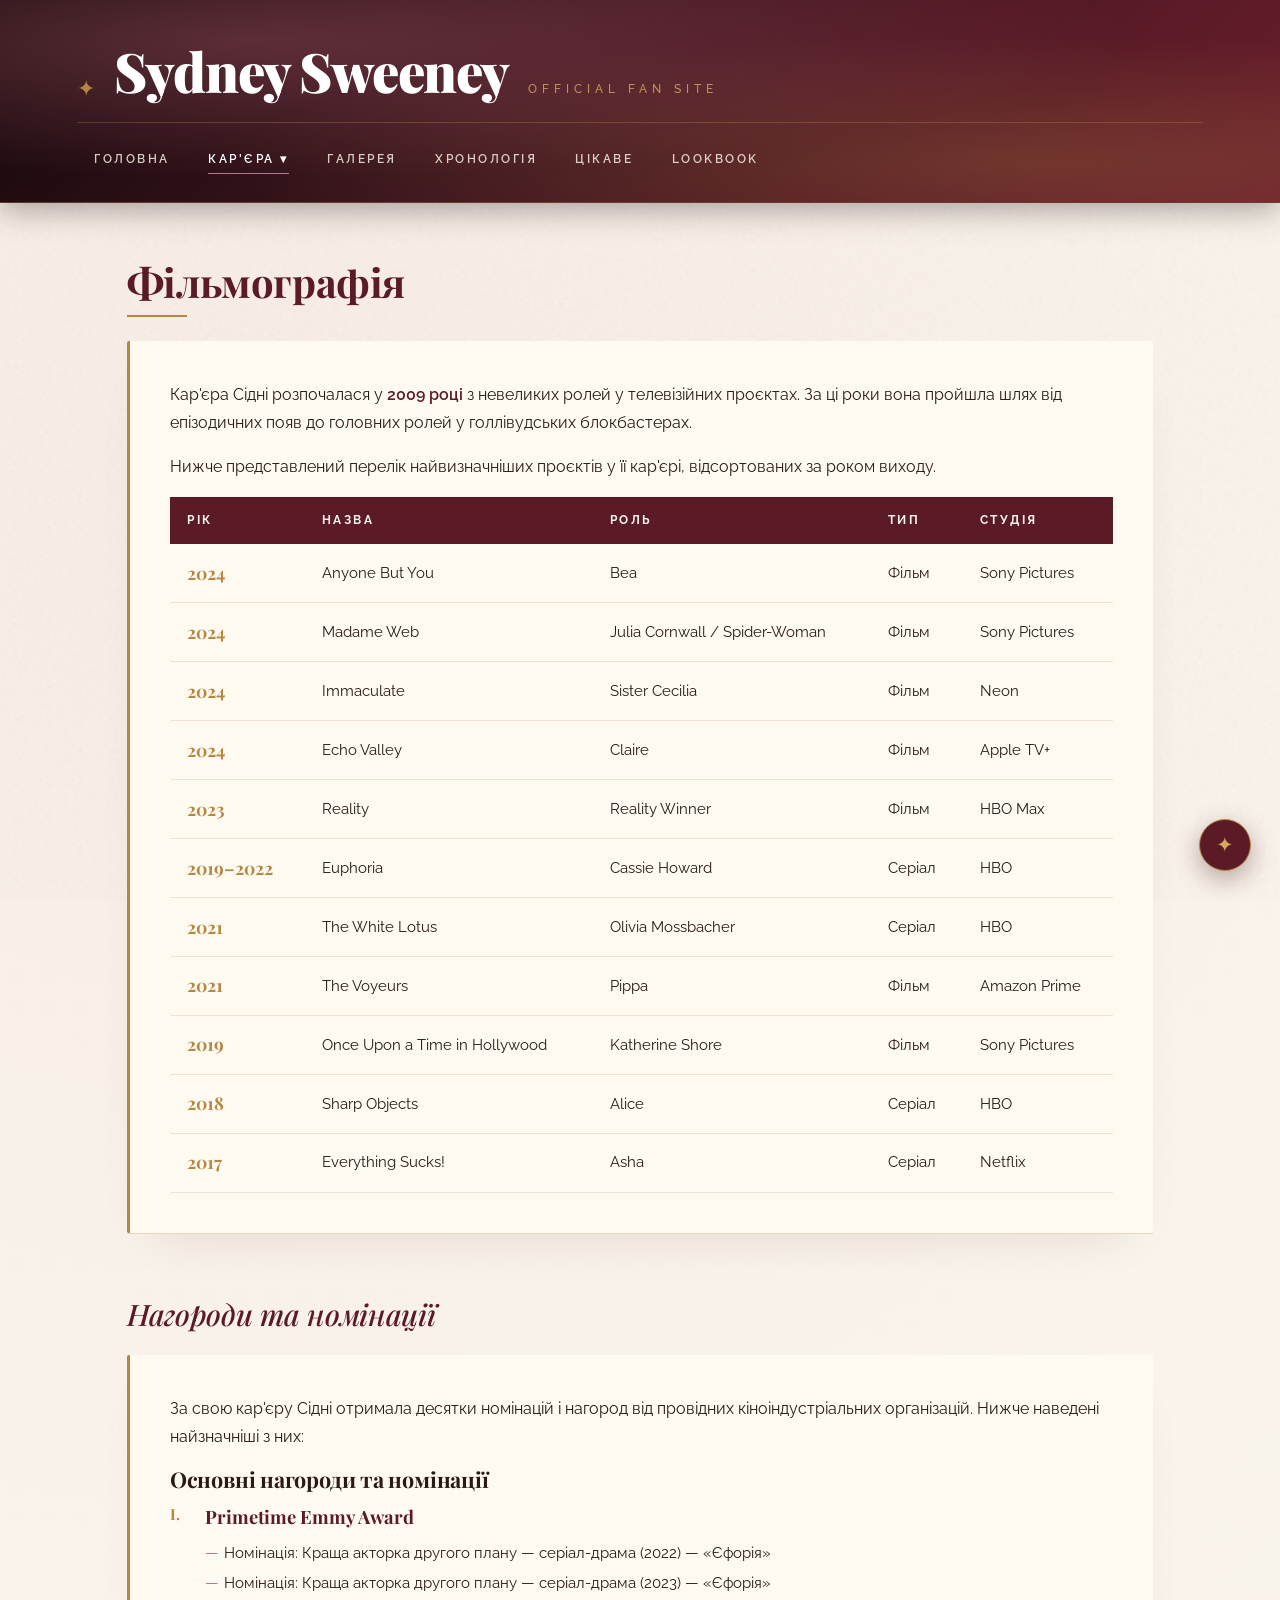
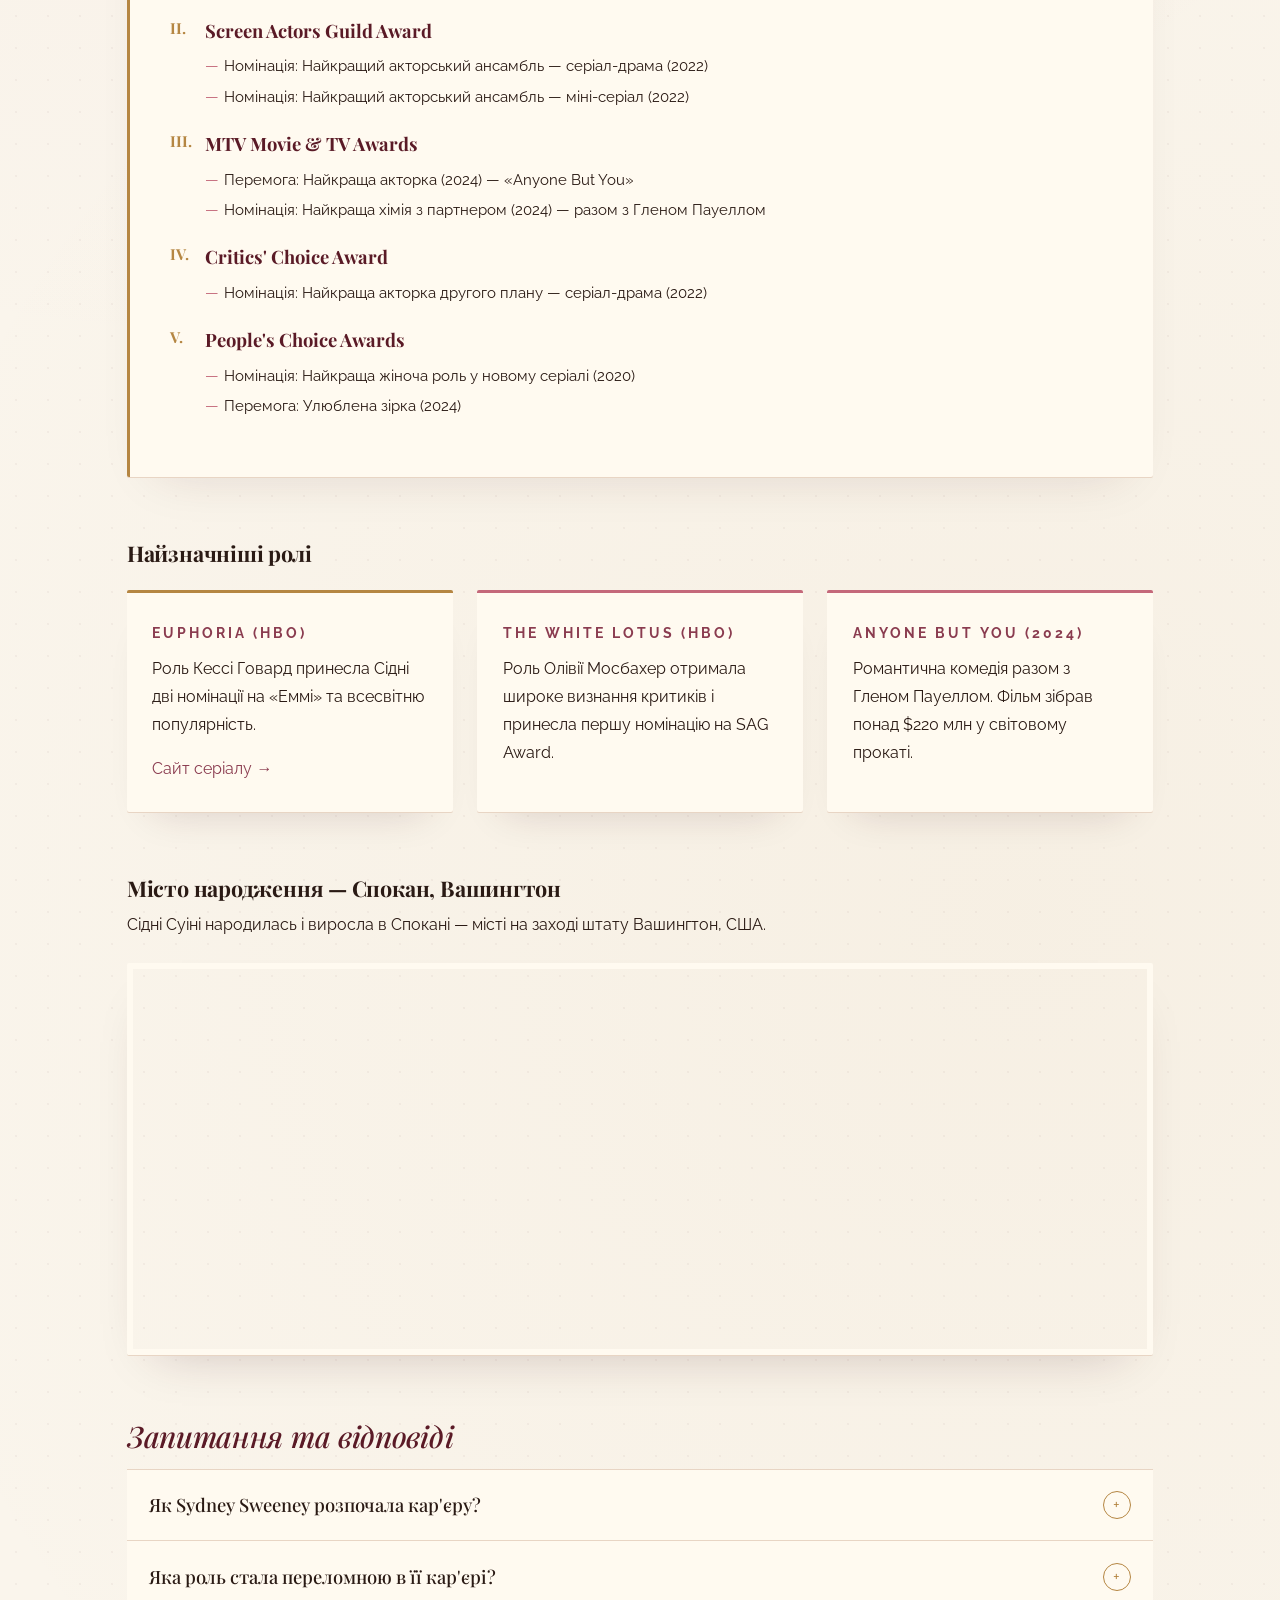
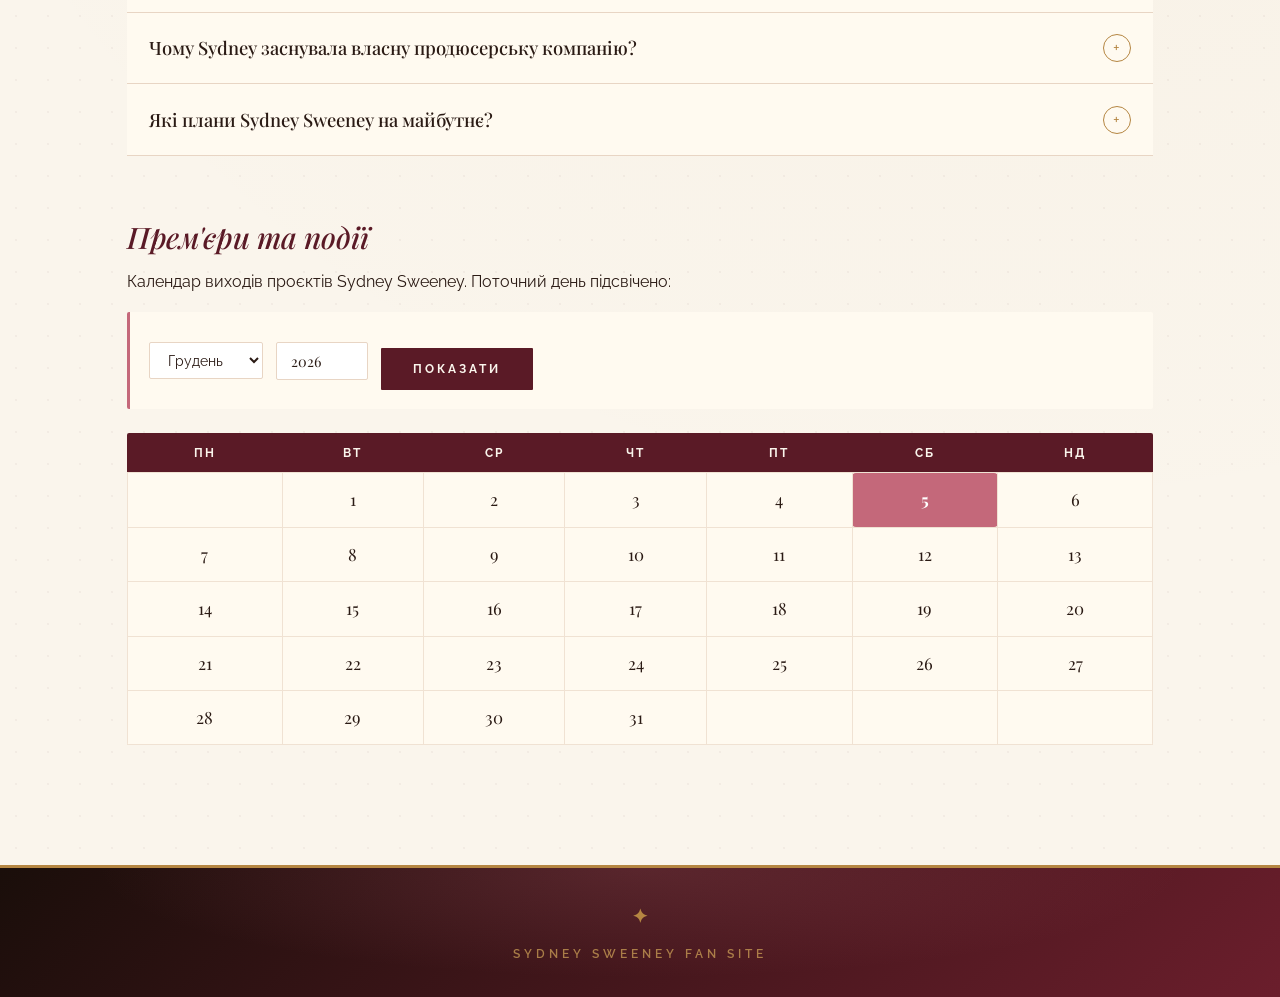
==== commit 7435559f: "lab4: add Bootstrap 4 lookbook page and nav link Co-Authored-By: Claude Sonnet 4.6 <noreply@anthropi" ====
--- a/career.html
+++ b/career.html
@@ -5,6 +5,7 @@
     <meta name="viewport" content="width=device-width, initial-scale=1.0">
     <title>Кар'єра — Sydney Sweeney Fan Site</title>
     <link rel="stylesheet" href="style.css">
+    <link rel="stylesheet" href="lab3/block2/08-calendar-table.css">
 </head>
 <body>
 
@@ -27,6 +28,7 @@
             <li><a href="gallery.html">Галерея</a></li>
             <li><a href="layout.html">Хронологія</a></li>
             <li><a href="extras.html">Цікаве</a></li>
+            <li><a href="lab4.html">Lookbook</a></li>
         </ul>
     </nav>
 </header>
@@ -217,38 +219,7 @@
 
 <div class="fixed-badge" title="До гори сторінки" onclick="window.scrollTo({top:0,behavior:'smooth'})">✦</div>
 
-<script>
-(function() {
-    var now = new Date();
-    document.getElementById('cal-month').value = now.getMonth() + 1;
-    document.getElementById('cal-year').value = now.getFullYear();
-    showCalendar();
-}());
-
-function showCalendar() {
-    var month = parseInt(document.getElementById('cal-month').value);
-    var year = parseInt(document.getElementById('cal-year').value);
-    var firstDay = new Date(year, month - 1, 1).getDay();
-    firstDay = firstDay === 0 ? 6 : firstDay - 1;
-    var daysInMonth = new Date(year, month, 0).getDate();
-    var today = new Date();
-    var dayNames = ['Пн', 'Вт', 'Ср', 'Чт', 'Пт', 'Сб', 'Нд'];
-    var html = '<table class="facts__table" style="min-width:280px"><thead><tr>';
-    for (var d = 0; d < 7; d++) html += '<th>' + dayNames[d] + '</th>';
-    html += '</tr></thead><tbody><tr>';
-    for (var e = 0; e < firstDay; e++) html += '<td></td>';
-    var col = firstDay;
-    for (var day = 1; day <= daysInMonth; day++) {
-        if (col === 7) { html += '</tr><tr>'; col = 0; }
-        var isToday = day === today.getDate() && month - 1 === today.getMonth() && year === today.getFullYear();
-        html += '<td' + (isToday ? ' style="background:var(--rose);color:#fff;border-radius:4px;font-weight:700"' : '') + '>' + day + '</td>';
-        col++;
-    }
-    while (col > 0 && col < 7) { html += '<td></td>'; col++; }
-    html += '</tr></tbody></table>';
-    document.getElementById('cal-output').innerHTML = html;
-}
-</script>
+<script src="lab3/block2/08-calendar-table.js"></script>
 
 </body>
 </html>
--- a/style.css
+++ b/style.css
@@ -1275,16 +1275,6 @@
     margin-bottom: .2rem;
 }
 
-.clock__digital {
-    text-align: center;
-    font-family: 'Playfair Display', serif;
-    font-size: 1.2rem;
-    color: var(--gold);
-    letter-spacing: 4px;
-    font-weight: 500;
-    font-variant-numeric: tabular-nums;
-}
-
 .timeline-intro {
     display: grid;
     grid-template-columns: 220px 1fr;
@@ -1363,145 +1353,6 @@
     font-weight: 500;
 }
 
-#promo-banner {
-    background:
-        radial-gradient(ellipse at 0% 50%, rgba(212, 168, 90, .12), transparent 50%),
-        linear-gradient(135deg, var(--dark), var(--wine)) !important;
-    color: var(--cream) !important;
-    padding: .85rem 6% !important;
-    display: flex !important;
-    align-items: center !important;
-    justify-content: space-between !important;
-    gap: 1.2rem !important;
-    font-size: .85rem !important;
-    font-family: 'Raleway', sans-serif;
-    letter-spacing: .5px;
-    border-bottom: 1px solid rgba(212, 168, 90, .25);
-    position: relative;
-    z-index: 99;
-}
-
-#promo-banner span::before {
-    content: '✦';
-    color: var(--gold-light);
-    margin-right: .5rem;
-}
-
-#promo-banner button {
-    background: none !important;
-    border: 1px solid rgba(212, 168, 90, .4) !important;
-    color: var(--gold-light) !important;
-    padding: .25rem .7rem !important;
-    border-radius: 50% !important;
-    cursor: pointer;
-    transition: all .25s;
-    width: 28px;
-    height: 28px;
-    display: inline-flex;
-    align-items: center;
-    justify-content: center;
-    flex-shrink: 0;
-}
-
-#promo-banner button:hover {
-    background: var(--gold) !important;
-    color: var(--ink) !important;
-    transform: rotate(90deg);
-}
-
-#birthday-counter {
-    margin-top: 1.2rem !important;
-    font-size: .82rem !important;
-    color: var(--muted) !important;
-    font-family: 'Playfair Display', serif !important;
-    font-style: italic;
-    letter-spacing: .5px;
-    padding-top: 1rem;
-    border-top: 1px dashed var(--hairline);
-    font-variant-numeric: tabular-nums;
-}
-
-#cursor-pos {
-    position: fixed;
-    bottom: 1.5rem;
-    right: 6rem;
-    background: var(--ink) !important;
-    color: var(--gold-light) !important;
-    padding: .35rem 1rem !important;
-    border-radius: 0 !important;
-    font-size: .7rem !important;
-    font-family: 'Playfair Display', serif !important;
-    font-style: italic;
-    letter-spacing: 2px;
-    pointer-events: none;
-    opacity: 0;
-    transition: opacity .3s;
-    z-index: 60;
-    border: 1px solid var(--gold);
-    text-transform: uppercase;
-}
-
-#roaming-sydney {
-    position: fixed;
-    width: 64px;
-    height: 64px;
-    border-radius: 50%;
-    border: 3px solid var(--gold) !important;
-    object-fit: cover;
-    display: none;
-    z-index: 9998;
-    pointer-events: none;
-    box-shadow: 0 8px 24px rgba(0, 0, 0, .35);
-    transition: top .9s ease, left .9s ease;
-}
-
-.palette-section {
-    display: flex;
-    gap: 2.5rem;
-    align-items: center;
-    flex-wrap: wrap;
-    margin-top: 1rem;
-}
-
-.palette-list {
-    list-style: none;
-    padding: 0;
-    margin: 0;
-    display: flex;
-    flex-direction: column;
-    gap: .55rem;
-}
-
-.palette-list li {
-    list-style: none;
-    padding: .55rem 1.2rem;
-    border-radius: 2px;
-    cursor: pointer;
-    font-weight: 600;
-    border: 1.5px solid transparent;
-    transition: all .25s ease;
-    font-size: .85rem;
-    letter-spacing: .5px;
-    font-family: 'Raleway', sans-serif;
-}
-
-.palette-list li:hover {
-    transform: translateX(4px);
-}
-
-.palette-list li[data-color="rose"]  { background: #f5dde2; color: #8b3a4a; }
-.palette-list li[data-color="rose"]:hover  { border-color: var(--rose); }
-.palette-list li[data-color="gold"]  { background: #f5e6d3; color: #7a4a1a; }
-.palette-list li[data-color="gold"]:hover  { border-color: var(--gold); }
-.palette-list li[data-color="noir"]  { background: #2a1814; color: var(--cream); }
-.palette-list li[data-color="noir"]:hover  { border-color: #888; }
-.palette-list li[data-color="blush"] { background: var(--paper); color: #8b3a4a; border-color: var(--hairline); }
-.palette-list li[data-color="blush"]:hover { border-color: #d8a8b0; }
-.palette-list li[data-color="blue"]  { background: #d8eaf5; color: #1a3d5a; }
-.palette-list li[data-color="blue"]:hover  { border-color: #7a9fbd; }
-
-#palette-preview { background: var(--rose); }
-
 .btn--small {
     padding: .35rem 1rem;
     font-size: .68rem;
@@ -1509,105 +1360,347 @@
     vertical-align: middle;
 }
 
-.easter-egg { margin-top: 1.2rem; }
-
-.calendar-controls {
+.reel-section {
+    margin: 4rem 0;
+    padding: 2.2rem 0 2.5rem;
+    position: relative;
+}
+
+.reel-section::before,
+.reel-section::after {
+    content: '';
+    position: absolute;
+    left: 0;
+    right: 0;
+    height: 1px;
+    background: linear-gradient(90deg, transparent, var(--gold), transparent);
+}
+.reel-section::before { top: 0; }
+.reel-section::after { bottom: 0; }
+
+.reel-header {
     display: flex;
-    gap: .8rem;
+    align-items: baseline;
+    justify-content: space-between;
+    flex-wrap: wrap;
+    gap: 1rem;
+    margin-bottom: 1.5rem;
+}
+
+.reel-header h3 {
+    margin-bottom: 0;
+}
+
+.reel-eyebrow {
+    font-family: 'Raleway', sans-serif;
+    font-size: .72rem;
+    text-transform: uppercase;
+    letter-spacing: 3px;
+    color: var(--muted);
+    font-weight: 600;
+}
+
+.reel-scroll {
+    display: flex;
+    gap: 1rem;
+    overflow-x: auto;
+    overflow-y: hidden;
+    scroll-snap-type: x mandatory;
+    padding: .5rem .25rem 1.5rem;
+    margin: 0 -.25rem;
+    scrollbar-width: thin;
+    scrollbar-color: var(--rose) transparent;
+}
+
+.reel-scroll::-webkit-scrollbar {
+    height: 6px;
+}
+.reel-scroll::-webkit-scrollbar-track {
+    background: var(--hairline-soft);
+    border-radius: 3px;
+}
+.reel-scroll::-webkit-scrollbar-thumb {
+    background: var(--rose);
+    border-radius: 3px;
+}
+.reel-scroll::-webkit-scrollbar-thumb:hover {
+    background: var(--wine);
+}
+
+.reel-card {
+    flex: 0 0 220px;
+    height: 300px;
+    scroll-snap-align: start;
+    position: relative;
+    overflow: hidden;
+    border-radius: 2px;
+    background: var(--ink);
+    box-shadow: 0 1px 0 var(--hairline), 0 18px 30px -22px rgba(60, 20, 30, .35);
+    text-decoration: none !important;
+    transition: transform .4s ease, box-shadow .4s ease;
+    border: 1px solid transparent;
+}
+
+.reel-card:hover {
+    transform: translateY(-6px);
+    box-shadow: 0 1px 0 var(--gold), 0 30px 40px -20px rgba(196, 104, 122, .4);
+    border-color: var(--gold);
+}
+
+.reel-card img {
+    width: 100%;
+    height: 100%;
+    object-fit: cover;
+    object-position: top;
+    transition: transform .6s ease, filter .6s ease;
+    filter: saturate(.85) contrast(1.05);
+}
+
+.reel-card:hover img {
+    transform: scale(1.08);
+    filter: saturate(1.15) contrast(1.08);
+}
+
+.reel-card::after {
+    content: '';
+    position: absolute;
+    inset: 0;
+    background: linear-gradient(to top, rgba(20, 8, 10, .92) 0%, rgba(20, 8, 10, .4) 35%, transparent 60%);
+    pointer-events: none;
+}
+
+.reel-card__year {
+    position: absolute;
+    top: .9rem;
+    left: 1rem;
+    font-family: 'Playfair Display', serif;
+    font-style: italic;
+    font-size: .9rem;
+    color: var(--gold-light);
+    z-index: 2;
+    background: rgba(20, 8, 10, .55);
+    padding: .15rem .65rem;
+    border-radius: 1px;
+    letter-spacing: 1px;
+}
+
+.reel-card__title {
+    position: absolute;
+    left: 1rem;
+    right: 1rem;
+    bottom: 1.1rem;
+    font-family: 'Playfair Display', serif;
+    font-style: italic;
+    font-size: 1.2rem;
+    color: var(--cream);
+    z-index: 2;
+    line-height: 1.15;
+    transition: transform .35s ease;
+}
+
+.reel-card:hover .reel-card__title {
+    transform: translateY(-3px);
+    color: var(--gold-light);
+}
+
+@media (max-width: 640px) {
+    .reel-card { flex: 0 0 170px; height: 230px; }
+    .reel-card__title { font-size: 1rem; }
+}
+
+.archive-section {
+    margin-top: 5rem;
+    padding-top: 3rem;
+    border-top: 1px solid var(--hairline);
+    position: relative;
+}
+
+.archive-section::before {
+    content: '✦ ✦ ✦';
+    position: absolute;
+    top: -.7rem;
+    left: 50%;
+    transform: translateX(-50%);
+    background: var(--cream);
+    color: var(--gold);
+    padding: 0 1.2rem;
+    letter-spacing: 8px;
+    font-size: .8rem;
+}
+
+.archive-intro {
+    font-family: 'Cormorant Garamond', serif;
+    font-size: 1.15rem;
+    font-style: italic;
+    color: var(--ink);
+    max-width: 720px;
+    margin-bottom: 2.5rem;
+    line-height: 1.55;
+}
+
+.film-archive {
+    display: flex;
+    flex-direction: column;
+}
+
+.film-archive__entry {
+    display: grid;
+    grid-template-columns: 220px 1fr;
+    gap: 2.5rem;
+    align-items: start;
+    padding: 2.2rem 0;
+    border-bottom: 1px solid var(--hairline);
+    position: relative;
+}
+
+.film-archive__entry:first-child { padding-top: 1rem; }
+.film-archive__entry:last-child { border-bottom: none; }
+
+.film-archive__entry::before {
+    content: '';
+    position: absolute;
+    top: 0;
+    left: 0;
+    width: 40px;
+    height: 1px;
+    background: var(--gold);
+}
+
+.film-archive__entry:first-child::before { display: none; }
+
+.film-archive__meta {
+    padding-right: 1rem;
+    border-right: 1px dashed var(--hairline);
+}
+
+.film-archive__year {
+    font-family: 'Playfair Display', serif;
+    font-style: italic;
+    color: var(--gold);
+    font-size: 1.5rem;
+    display: block;
+    margin-bottom: .4rem;
+    font-weight: 500;
+    line-height: 1;
+}
+
+.film-archive__title {
+    font-family: 'Playfair Display', serif;
+    font-style: italic;
+    color: var(--wine);
+    font-size: 1.7rem;
+    line-height: 1.15;
+    margin-bottom: .6rem;
+    font-weight: 500;
+}
+
+.film-archive__type {
+    font-family: 'Raleway', sans-serif;
+    font-size: .7rem;
+    text-transform: uppercase;
+    letter-spacing: 2.5px;
+    color: var(--muted);
+    font-weight: 600;
+    display: block;
+}
+
+.film-archive__stills {
+    display: grid;
+    grid-template-columns: repeat(auto-fit, minmax(160px, 1fr));
+    gap: 10px;
+}
+
+.film-archive__stills--single {
+    grid-template-columns: minmax(280px, 420px);
+}
+
+.film-archive__stills--single .film-archive__still {
+    height: 280px;
+}
+
+.film-archive__still {
+    height: 220px;
+    overflow: hidden;
+    cursor: zoom-in;
+    background: var(--light);
+    position: relative;
+    border-radius: 1px;
+    box-shadow: 0 1px 0 var(--hairline);
+}
+
+.film-archive__still img {
+    width: 100%;
+    height: 100%;
+    object-fit: cover;
+    object-position: top;
+    transition: transform .55s ease, filter .55s ease;
+    filter: saturate(.85) contrast(1.02);
+}
+
+.film-archive__still:hover img {
+    transform: scale(1.07);
+    filter: saturate(1.2) contrast(1.05);
+}
+
+.film-archive__still::after {
+    content: '';
+    position: absolute;
+    inset: 0;
+    border: 1px solid transparent;
+    transition: border-color .3s;
+    pointer-events: none;
+}
+
+.film-archive__still:hover::after {
+    border-color: rgba(212, 168, 90, .55);
+}
+
+.film-archive__still::before {
+    content: '⛶';
+    position: absolute;
+    top: .5rem;
+    right: .5rem;
+    width: 26px;
+    height: 26px;
+    background: rgba(20, 8, 10, .65);
+    color: var(--gold-light);
+    border-radius: 50%;
+    display: flex;
     align-items: center;
-    flex-wrap: wrap;
-    margin: 1rem 0 1.5rem;
-    padding: 1.2rem;
-    background: var(--paper);
-    border-left: 3px solid var(--rose);
-    border-radius: 2px;
-}
-
-.cal-input {
-    border: 1.5px solid var(--hairline);
-    border-radius: 2px;
-    padding: .5rem .85rem;
-    font-family: 'Raleway', sans-serif;
-    font-size: .9rem;
-    background: #fff;
-    color: var(--ink);
-    transition: border-color .25s;
-}
-
-.cal-input:focus {
-    outline: none;
-    border-color: var(--rose);
-}
-
-.cal-input--year {
-    width: 92px;
-    font-family: 'Playfair Display', serif;
-    font-variant-numeric: tabular-nums;
-}
-
-.cal-output {
-    overflow-x: auto;
-}
-
-.palette-preview {
-    width: 110px;
-    height: 110px;
-    border-radius: 50%;
-    flex-shrink: 0;
-    transition: background .4s ease, box-shadow .4s ease;
-    box-shadow: 0 8px 30px rgba(0, 0, 0, .15), inset 0 0 0 4px var(--paper);
-    border: 1px solid var(--hairline);
-}
-
-.tribute-controls {
-    display: flex;
-    gap: .8rem;
-    align-items: center;
-    flex-wrap: wrap;
-    margin-top: 1rem;
-    padding: 1.2rem;
-    background: var(--paper);
-    border-left: 3px solid var(--gold);
-    border-radius: 2px;
-}
-
-.tribute-controls input[type="text"] {
-    border: 1.5px solid var(--hairline);
-    border-radius: 2px;
-    padding: .55rem .9rem;
-    font-family: 'Cormorant Garamond', serif;
-    font-size: 1.05rem;
-    flex: 1;
-    min-width: 180px;
-    background: #fff;
-    transition: border-color .25s;
-}
-
-.tribute-controls input[type="text"]:focus {
-    outline: none;
-    border-color: var(--rose);
-}
-
-.tribute-controls input[type="range"] {
-    width: 120px;
-    accent-color: var(--rose);
-}
-
-.tribute-controls .px-label {
-    font-size: .8rem;
-    color: var(--muted);
-    min-width: 40px;
-    font-family: 'Playfair Display', serif;
-    font-variant-numeric: tabular-nums;
-}
-
-.tribute-output {
-    min-height: 80px;
-    margin-top: 1.4rem;
-    font-family: 'Playfair Display', serif;
-    text-align: center;
-    word-break: break-word;
-    padding: 1rem;
+    justify-content: center;
+    font-size: .75rem;
+    opacity: 0;
+    transform: scale(.6);
+    transition: opacity .3s, transform .3s;
+    z-index: 2;
+}
+
+.film-archive__still:hover::before {
+    opacity: 1;
+    transform: scale(1);
+}
+
+@media (max-width: 780px) {
+    .film-archive__entry {
+        grid-template-columns: 1fr;
+        gap: 1rem;
+        padding: 1.8rem 0;
+    }
+    .film-archive__meta {
+        border-right: none;
+        border-bottom: 1px dashed var(--hairline);
+        padding-right: 0;
+        padding-bottom: 1rem;
+        display: flex;
+        align-items: baseline;
+        flex-wrap: wrap;
+        gap: .6rem 1.2rem;
+    }
+    .film-archive__year { font-size: 1.2rem; margin-bottom: 0; }
+    .film-archive__title { font-size: 1.4rem; margin-bottom: 0; }
+    .film-archive__type { font-size: .65rem; flex-basis: 100%; }
+    .film-archive__still { height: 180px; }
+    .archive-section { margin-top: 3rem; padding-top: 2rem; }
 }
 
 .shadow-block {
@@ -1877,42 +1970,6 @@
     background: var(--gold);
     color: var(--paper);
     box-shadow: 12px 12px 0 var(--rose), 0 8px 30px rgba(60, 20, 30, .4);
-}
-
-.facts__table {
-    width: 100%;
-    border-collapse: collapse;
-    background: var(--paper);
-    font-family: 'Playfair Display', serif;
-    border-radius: 2px;
-    overflow: hidden;
-    box-shadow: 0 1px 0 var(--hairline);
-}
-
-.facts__table th {
-    background: var(--wine);
-    color: var(--cream);
-    padding: .6rem .4rem;
-    font-size: .72rem;
-    text-transform: uppercase;
-    letter-spacing: 2px;
-    font-family: 'Raleway', sans-serif;
-    font-weight: 700;
-    text-align: center;
-    border: none;
-}
-
-.facts__table td {
-    padding: .75rem .4rem;
-    text-align: center;
-    border: 1px solid var(--hairline-soft);
-    font-size: 1.05rem;
-    color: var(--ink);
-    transition: background .2s, transform .2s;
-}
-
-.facts__table tbody tr:hover td {
-    background: #fdf0f2;
 }
 
 footer {
--- a/lab3/block2/08-calendar-table.css
+++ b/lab3/block2/08-calendar-table.css
@@ -0,0 +1,73 @@
+.calendar-controls {
+    display: flex;
+    gap: .8rem;
+    align-items: center;
+    flex-wrap: wrap;
+    margin: 1rem 0 1.5rem;
+    padding: 1.2rem;
+    background: var(--paper);
+    border-left: 3px solid var(--rose);
+    border-radius: 2px;
+}
+
+.cal-input {
+    border: 1.5px solid var(--hairline);
+    border-radius: 2px;
+    padding: .5rem .85rem;
+    font-family: 'Raleway', sans-serif;
+    font-size: .9rem;
+    background: #fff;
+    color: var(--ink);
+    transition: border-color .25s;
+}
+
+.cal-input:focus {
+    outline: none;
+    border-color: var(--rose);
+}
+
+.cal-input--year {
+    width: 92px;
+    font-family: 'Playfair Display', serif;
+    font-variant-numeric: tabular-nums;
+}
+
+.cal-output {
+    overflow-x: auto;
+}
+
+.facts__table {
+    width: 100%;
+    border-collapse: collapse;
+    background: var(--paper);
+    font-family: 'Playfair Display', serif;
+    border-radius: 2px;
+    overflow: hidden;
+    box-shadow: 0 1px 0 var(--hairline);
+}
+
+.facts__table th {
+    background: var(--wine);
+    color: var(--cream);
+    padding: .6rem .4rem;
+    font-size: .72rem;
+    text-transform: uppercase;
+    letter-spacing: 2px;
+    font-family: 'Raleway', sans-serif;
+    font-weight: 700;
+    text-align: center;
+    border: none;
+}
+
+.facts__table td {
+    padding: .75rem .4rem;
+    text-align: center;
+    border: 1px solid var(--hairline-soft);
+    font-size: 1.05rem;
+    color: var(--ink);
+    transition: background .2s, transform .2s;
+}
+
+.facts__table tbody tr:hover td {
+    background: #fdf0f2;
+}
